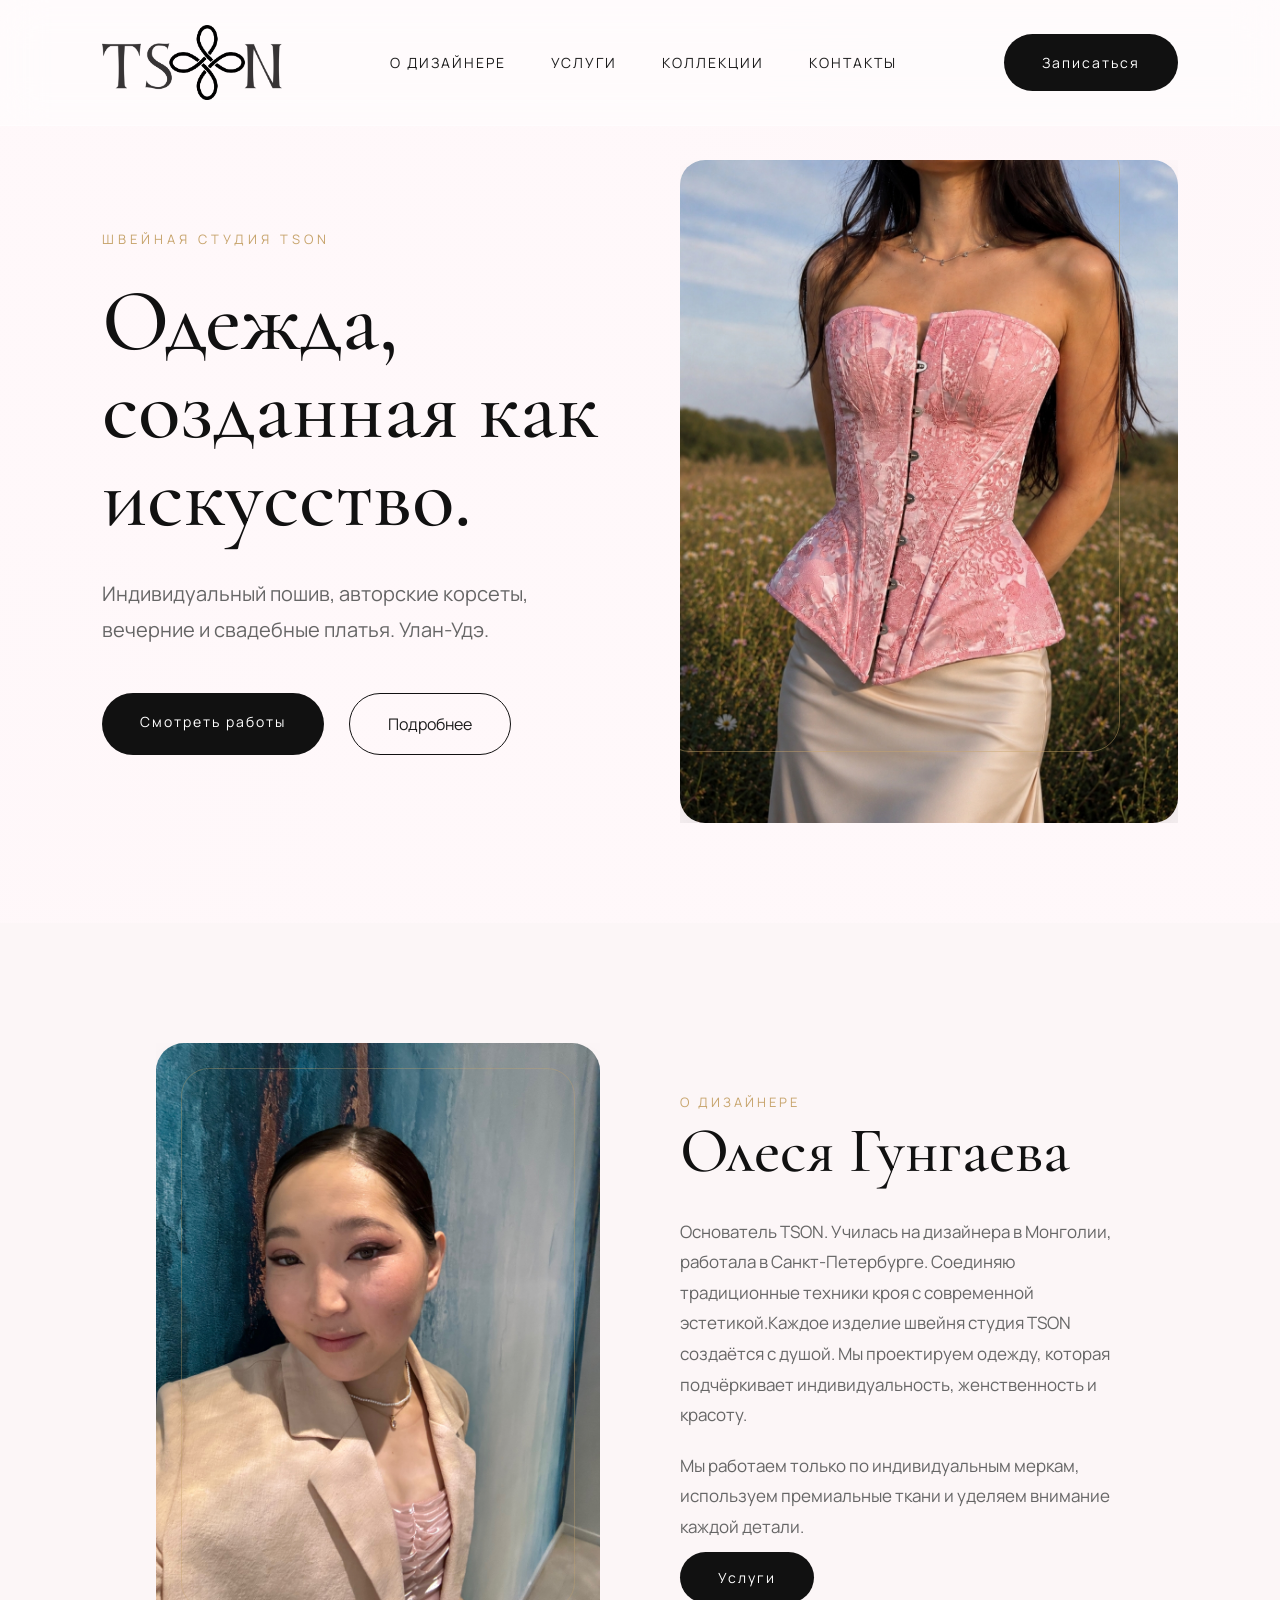
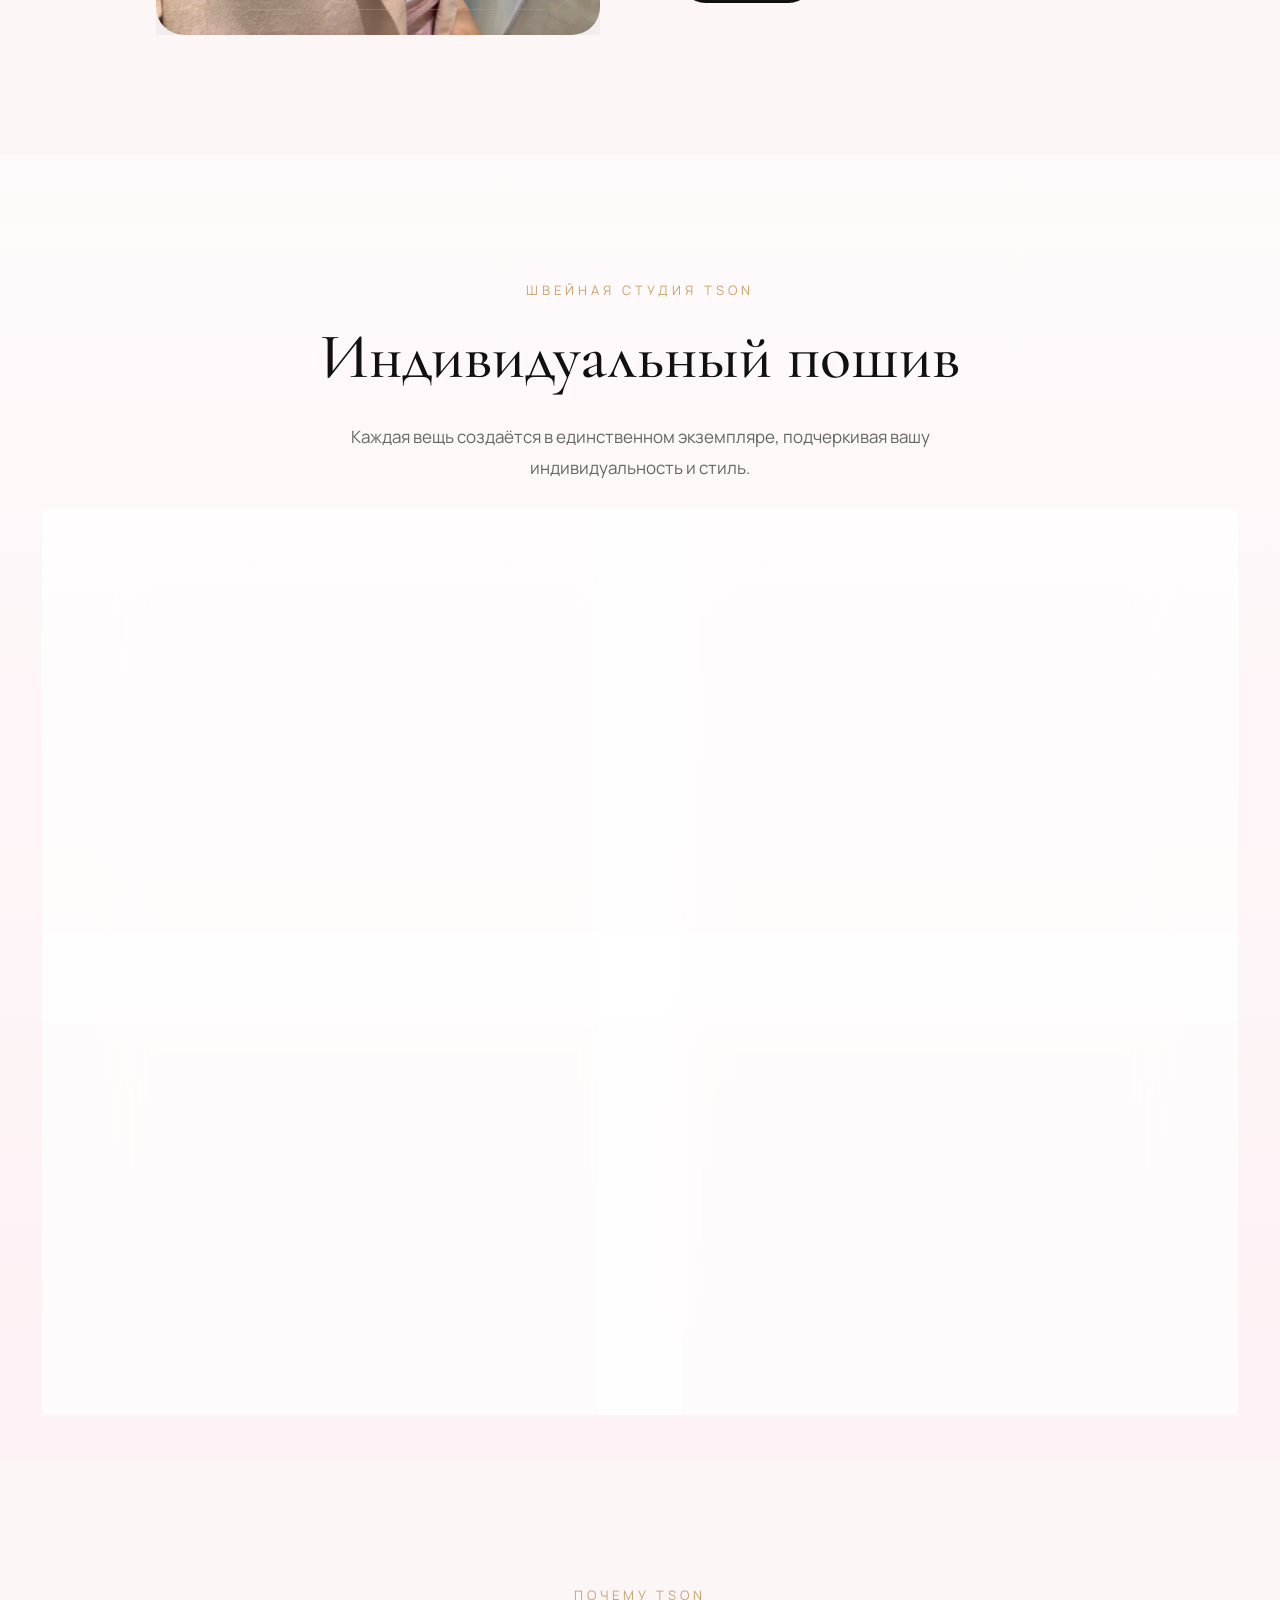
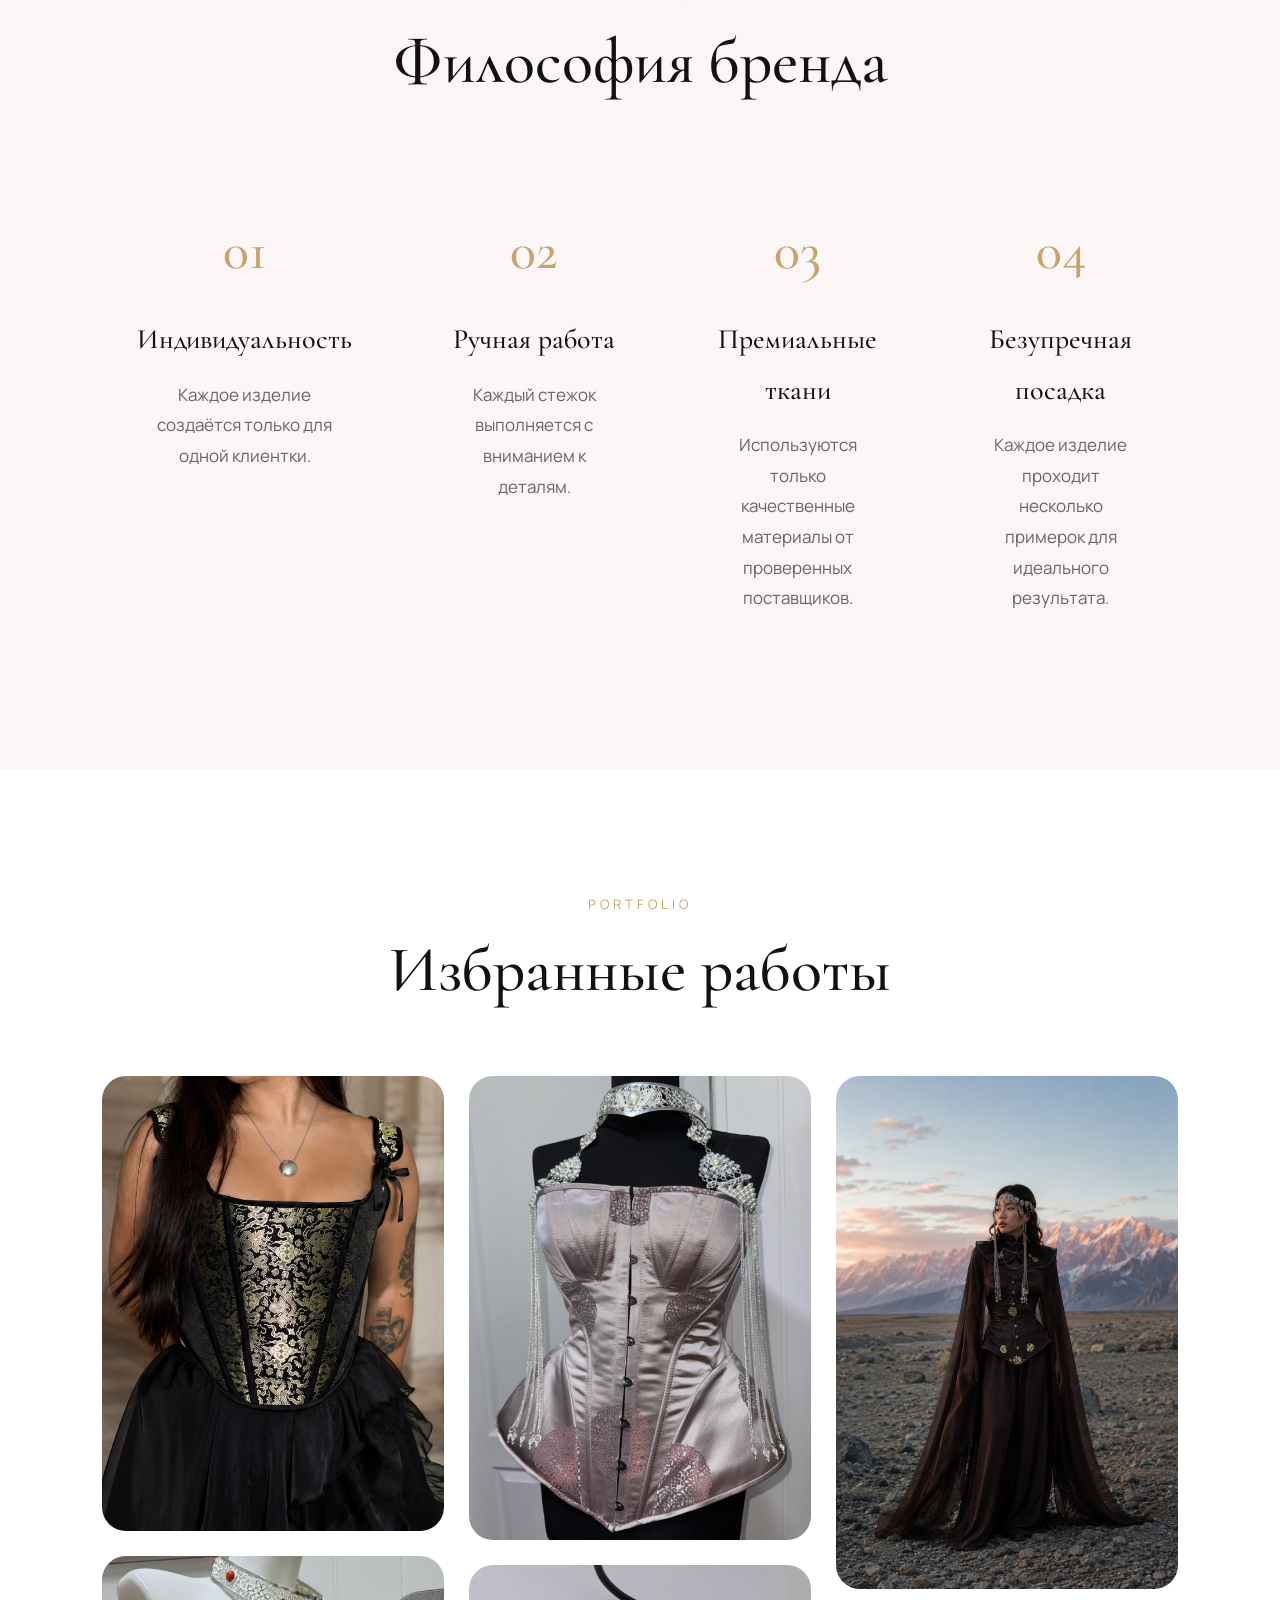
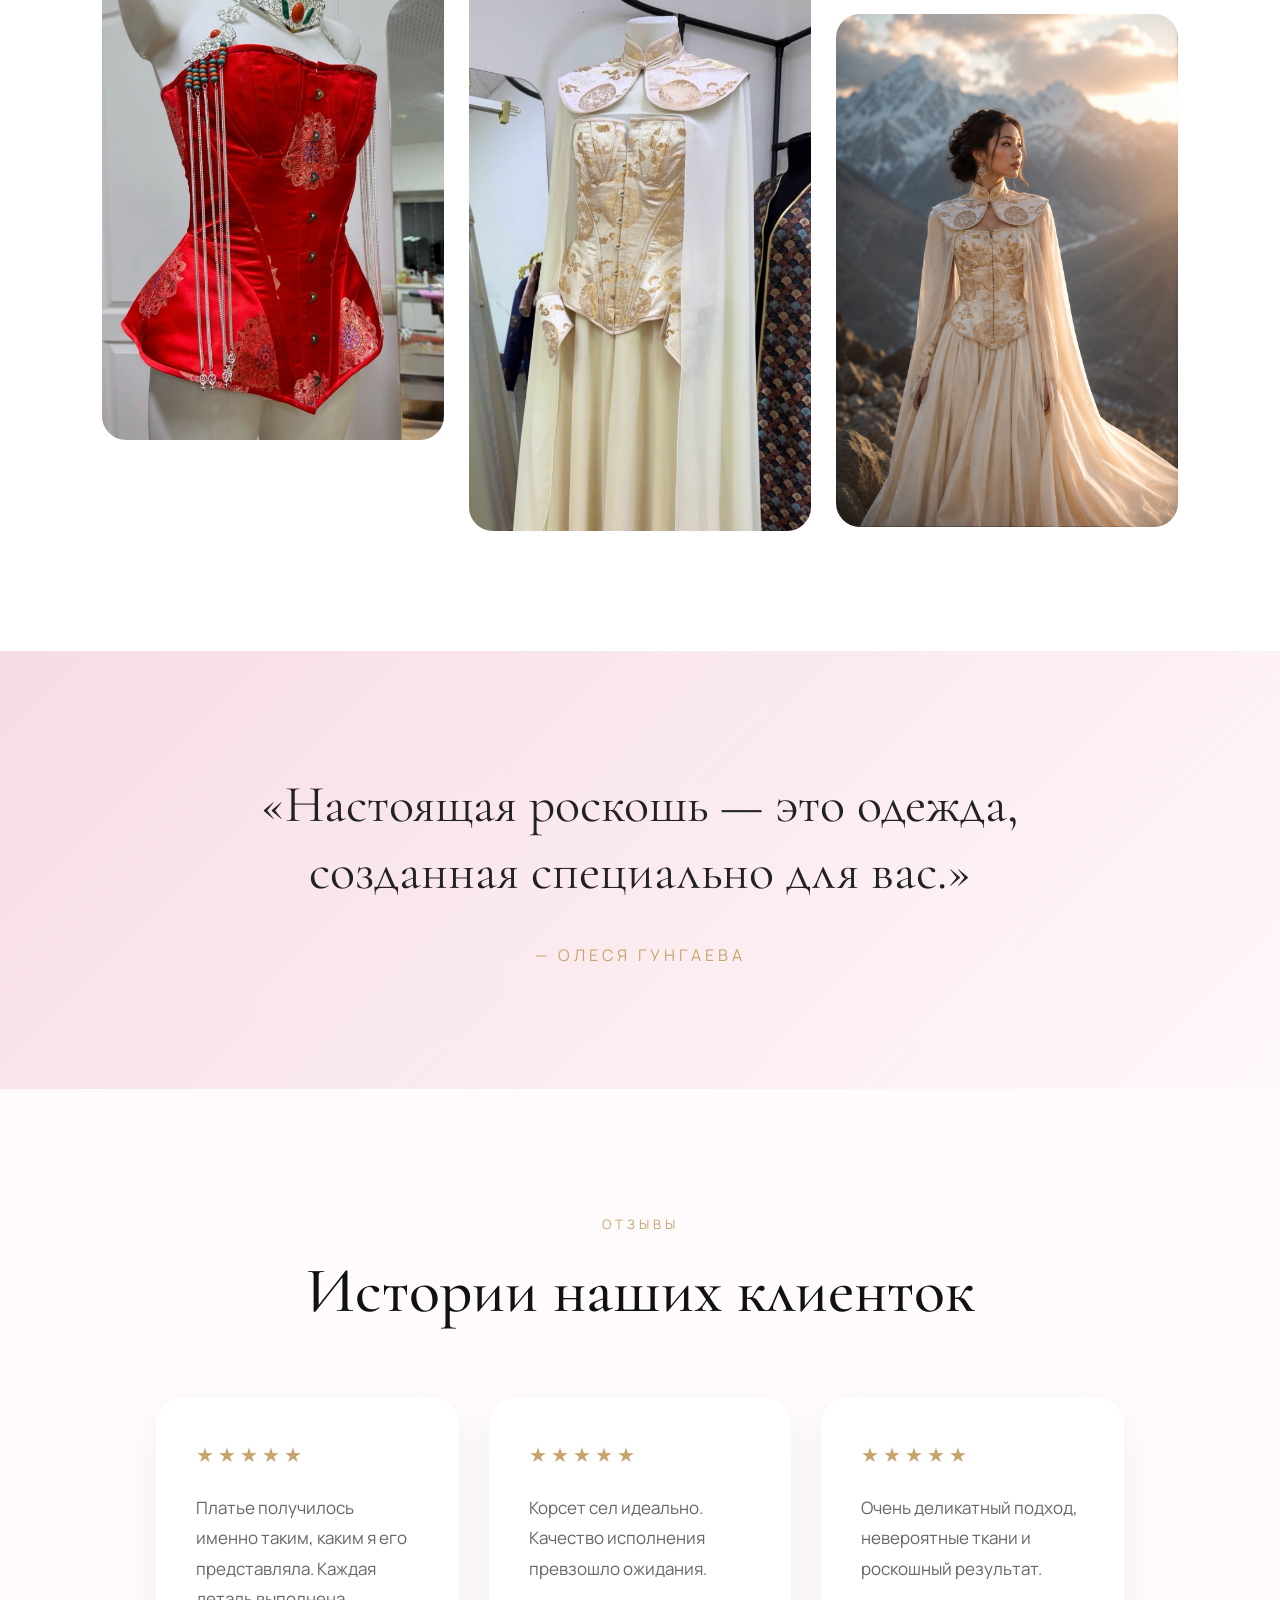
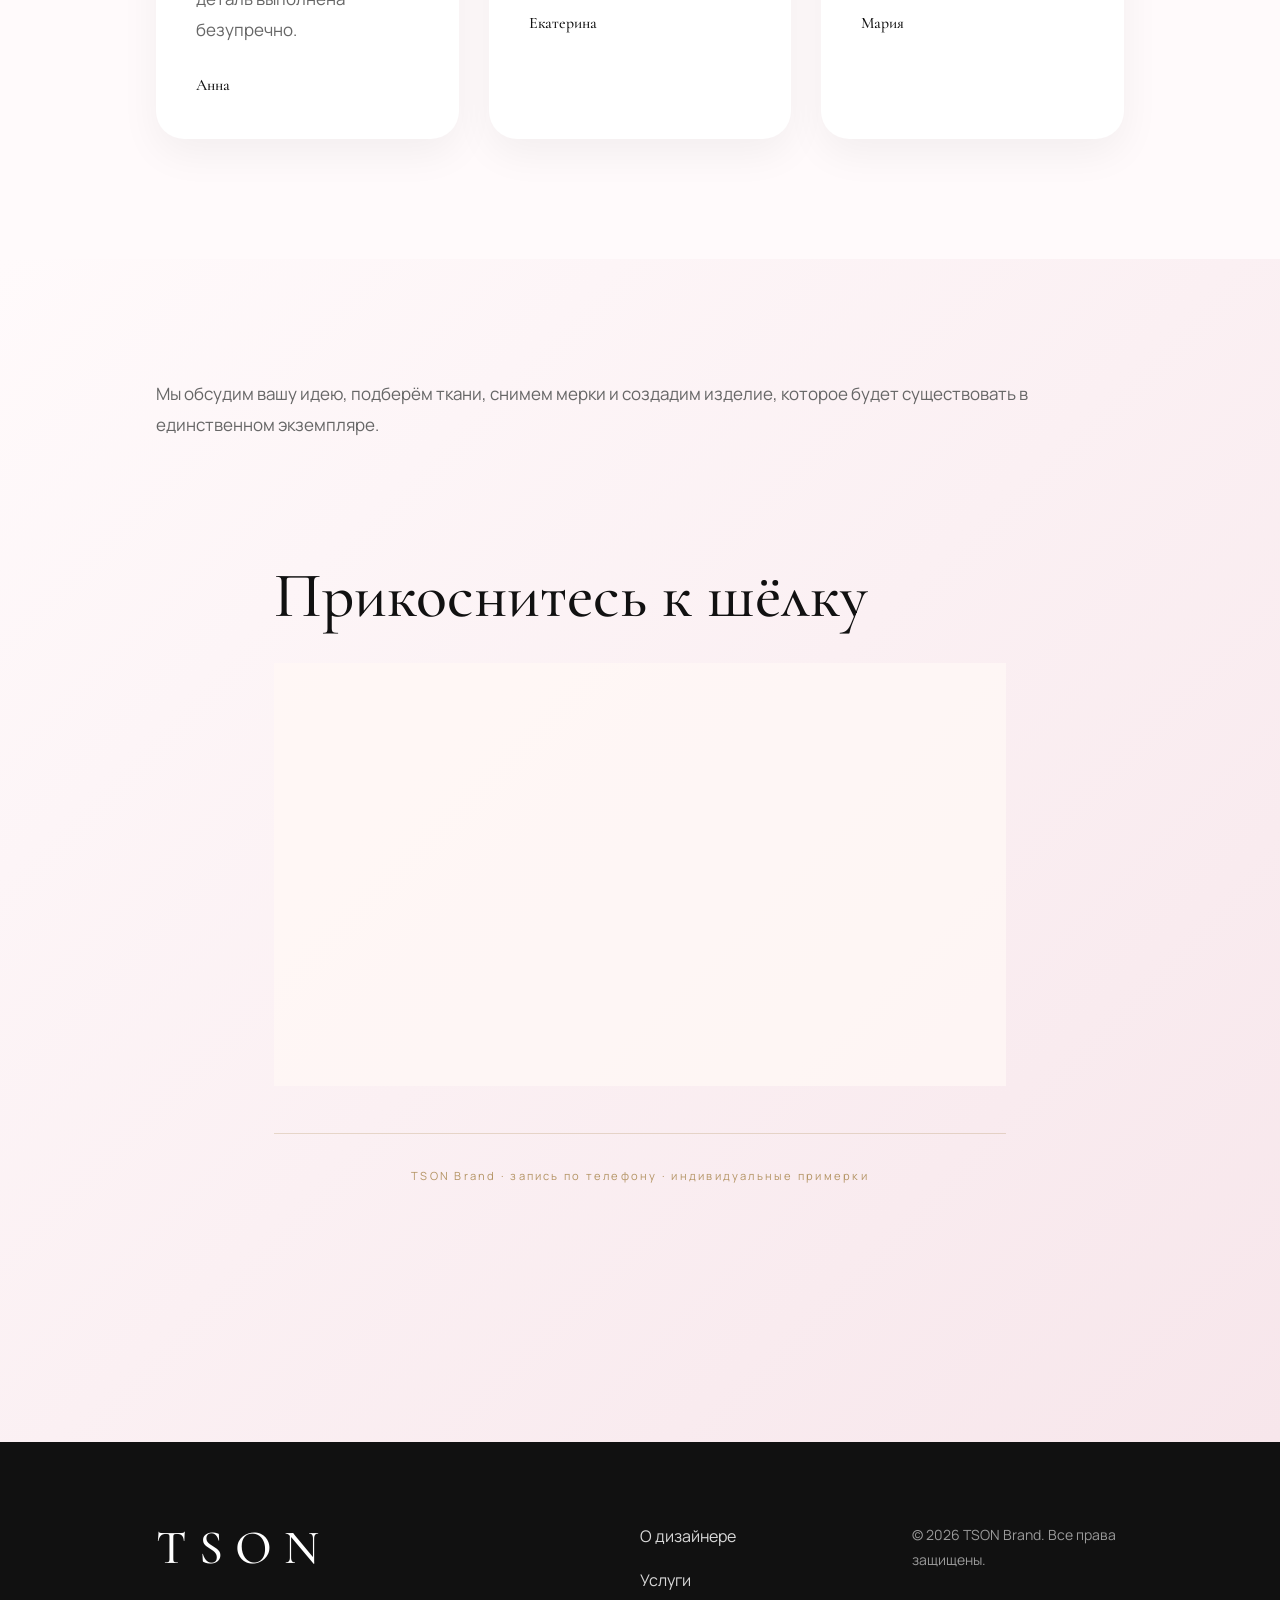
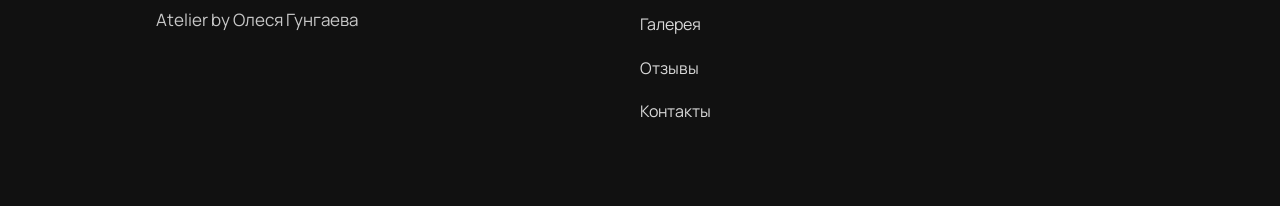
==== index.html @ 4b1e9e6f "Rename index1.html to index.html" ====
<!DOCTYPE html>
<html lang="ru">

<head>

<meta charset="UTF-8">
<meta name="viewport" content="width=device-width, initial-scale=1.0">

<title>TSON BRAND | Олеся Гунгаева</title>

<meta name="description" content="Авторские корсеты, индивидуальный пошив и свадебные платья в Улан-Удэ">

<link rel="preconnect" href="https://fonts.googleapis.com">

<link rel="preconnect" href="https://fonts.gstatic.com" crossorigin>

<link href="https://fonts.googleapis.com/css2?family=Cormorant+Garamond:wght@300;400;500;600;700&family=Manrope:wght@300;400;600&display=swap" rel="stylesheet">

<link rel="stylesheet" href="style.css">

</head>

<body>

<header>

<nav>

<div class="logo">

<img src="assets/logo.png" alt="TSON">

</div>

<ul>

<li><a href="#about">О дизайнере</a></li>

<li><a href="#services">Услуги</a></li>

<li><a href="#gallery">Коллекции</a></li>

<li><a href="#contacts">Контакты</a></li>

</ul>

<a href="#contacts" class="button">

Записаться

</a>

</nav>

<section class="hero">

<div class="hero-text">

<p>

ШВЕЙНАЯ СТУДИЯ TSON

</p>

<h2>

Одежда,

созданная

как искусство.

</h2>

<p class="hero-description">

Индивидуальный пошив,

авторские корсеты,

вечерние и свадебные платья.

Улан-Удэ.

</p>

<div class="hero-buttons">

<a href="#gallery" class="button">

Смотреть работы

</a>

<a href="#about" class="button-outline">

Подробнее

</a>

</div>

</div>

<div class="hero-image">

<img src="assets/hero.jpg" alt="TSON">

</div>

</section>

</header>

<main>

<section id="about">

<div class="container">

<div class="photo">

<img src="assets/about.jpg">

</div>

<div class="content">

<span>

О ДИЗАЙНЕРЕ

</span>

<h2>

Олеся Гунгаева

</h2>

<p>

Основатель TSON. Училась на дизайнера в Монголии, работала в Санкт-Петербурге. Соединяю традиционные техники кроя с современной эстетикой.Каждое изделие швейня студия TSON создаётся с душой.

Мы проектируем одежду,

которая подчёркивает индивидуальность,

женственность

и красоту.

</p>

<p>

Мы работаем только по индивидуальным меркам,

используем премиальные ткани

и уделяем внимание каждой детали.

</p>

<a href="#services" class="button">

Услуги

</a>

</div>

</div>

</section>
<!-- ========================= -->
<!-- SERVICES -->
<!-- ========================= -->

<section id="services" class="services">

    <div class="section-header">

        <span>ШВЕЙНАЯ СТУДИЯ TSON</span>

        <h2>Индивидуальный пошив</h2>

        <p>
            Каждая вещь создаётся в единственном экземпляре,
            подчеркивая вашу индивидуальность и стиль.
        </p>

    </div>

    <div class="services-grid">

        <div class="service-card">

            <span class="number">01</span>

            <h3>Авторские корсеты</h3>

            <p>
                Корсеты ручной работы с идеальной посадкой,
                премиальными материалами и эксклюзивной отделкой.
            </p>

        </div>

        <div class="service-card">

            <span class="number">02</span>

            <h3>Вечерние платья</h3>

            <p>
                Элегантные силуэты, подчеркивающие фигуру
                и создающие роскошный образ.
            </p>

        </div>

        <div class="service-card">

            <span class="number">03</span>

            <h3>Свадебные платья</h3>

            <p>
                Индивидуальный дизайн и безупречная посадка
                для самого важного дня.
            </p>

        </div>

        <div class="service-card">

            <span class="number">04</span>

            <h3>Индивидуальный пошив</h3>

            <p>
                Платья, жакеты, костюмы и эксклюзивные изделия
                по вашим меркам.
            </p>

        </div>

    </div>

</section>

<!-- ========================= -->
<!-- ADVANTAGES -->
<!-- ========================= -->

<section class="advantages">

    <div class="section-header">

        <span>ПОЧЕМУ TSON</span>

        <h2>Философия бренда</h2>

    </div>

    <div class="advantages-grid">

        <div class="advantage">
            <h3>01</h3>
            <h4>Индивидуальность</h4>
            <p>
                Каждое изделие создаётся только для одной клиентки.
            </p>
        </div>

        <div class="advantage">
            <h3>02</h3>
            <h4>Ручная работа</h4>
            <p>
                Каждый стежок выполняется с вниманием к деталям.
            </p>
        </div>

        <div class="advantage">
            <h3>03</h3>
            <h4>Премиальные ткани</h4>
            <p>
                Используются только качественные материалы
                от проверенных поставщиков.
            </p>
        </div>

        <div class="advantage">
            <h3>04</h3>
            <h4>Безупречная посадка</h4>
            <p>
                Каждое изделие проходит несколько примерок
                для идеального результата.
            </p>
        </div>

    </div>

</section>

<!-- ========================= -->
<!-- GALLERY -->
<!-- ========================= -->

<section id="gallery" class="gallery">

    <div class="section-header">

        <span>PORTFOLIO</span>

        <h2>Избранные работы</h2>

    </div>

    <div class="gallery-grid">

        <div class="gallery-item">
            <img src="assets/gallery1.jpg" alt="Корсет">
        </div>

        <div class="gallery-item">
            <img src="assets/gallery2.jpg" alt="Платье">
        </div>

        <div class="gallery-item">
            <img src="assets/gallery3.jpg" alt="Свадебное платье">
        </div>

        <div class="gallery-item">
            <img src="assets/gallery4.jpg" alt="Детали">
        </div>

        <div class="gallery-item">
            <img src="assets/gallery5.jpg" alt="Пошив">
        </div>

        <div class="gallery-item">
            <img src="assets/gallery6.jpg" alt="Коллекция">
        </div>

    </div>

</section>

<!-- ========================= -->
<!-- QUOTE -->
<!-- ========================= -->

<section class="quote">

    <div class="quote-content">

        <p class="quote-text">

            «Настоящая роскошь —
            это одежда, созданная специально для вас.»

        </p>

        <span>

            — Олеся Гунгаева

        </span>

    </div>

</section>
<!-- ========================================= -->
<!-- REVIEWS -->
<!-- ========================================= -->

<section id="reviews" class="reviews">

    <div class="container">

        <div class="section-header">

            <span>Отзывы</span>

            <h2>Истории наших клиенток</h2>

        </div>

        <div class="reviews-grid">

            <article class="review-card">

                <div class="stars">★★★★★</div>

                <p>

                    Платье получилось именно таким,
                    каким я его представляла.
                    Каждая деталь выполнена безупречно.

                </p>

                <h4>Анна</h4>

            </article>

            <article class="review-card">

                <div class="stars">★★★★★</div>

                <p>

                    Корсет сел идеально.
                    Качество исполнения превзошло ожидания.

                </p>

                <h4>Екатерина</h4>

            </article>

            <article class="review-card">

                <div class="stars">★★★★★</div>

                <p>

                    Очень деликатный подход,
                    невероятные ткани
                    и роскошный результат.

                </p>

                <h4>Мария</h4>

            </article>

        </div>

    </div>

</section>

<!-- ========================================= -->
<!-- CONTACT -->
<!-- ========================================= -->

<section id="contacts" class="contact">

    <div class="container contact-wrapper">

        <div class="contact-info">

            <p>

                Мы обсудим вашу идею,
                подберём ткани,
                снимем мерки
                и создадим изделие,
                которое будет существовать
                в единственном экземпляре.

            </p>

           <!-- ========== КОНТАКТЫ ========== -->
  <section class="satin-section" id="contacts" style="border-top: none;">
    <div class="ornament-left"></div><div class="ornament-right"></div>
    <div class="container">
      <h2 class="fade-up">Прикоснитесь к шёлку</h2>
      <div class="contacts-wrapper fade-up">
        <div class="contact-details">
          <div class="contact-item">
            <div class="contact-label">Адрес студии</div>
            <div class="contact-value">Ул. Кирова 28а, 3 этаж<br>3 вход, 45 офис</div>
            <a href="https://yandex.ru/maps/?text=Улан-Удэ, улица Кирова, 28а" target="_blank" style="color:#b49464; text-transform:uppercase; font-size:0.7rem;">открыть в картах ↗</a>
          </div>
          <div class="contact-item">
            <div class="contact-label">Телефон</div>
            <div class="contact-value"><a href="tel:+79644015156">+7 964 401 51 56</a></div>
          </div>
          <div class="contact-item">
            <div class="contact-label">Город</div>
            <div class="contact-value">Улан-Удэ</div>
          </div>
        </div>
      </div>
      <div class="footer-note">TSON Brand · запись по телефону · индивидуальные примерки</div>
    </div>
  </section>
</main>

<!-- ========================================= -->
<!-- FOOTER -->
<!-- ========================================= -->

<footer>

    <div class="container footer-content">

        <div class="footer-brand">

            <h2>TSON</h2>

            <p>

                Atelier by
                Олеся Гунгаева

            </p>

        </div>

        <div class="footer-menu">

            <a href="#about">О дизайнере</a>

            <a href="#services">Услуги</a>

            <a href="#gallery">Галерея</a>

            <a href="#reviews">Отзывы</a>

            <a href="#contacts">Контакты</a>

        </div>

        <div class="footer-copy">

            © 2026 TSON Brand.
            Все права защищены.

        </div>

    </div>

</footer>

<script src="script.js"></script>

</body>

</html>
---- style.css ----
/* =======================================================
   TSON ATELIER
   Premium Luxury Design
   Designer: Olesya Gungaeva
=======================================================*/

@import url('https://fonts.googleapis.com/css2?family=Cormorant+Garamond:wght@300;400;500;600;700&family=Manrope:wght@300;400;500;600&display=swap');

/* =======================
   RESET
======================= */

*{
    margin:0;
    padding:0;
    box-sizing:border-box;
}

html{
    scroll-behavior:smooth;
}

body{

    font-family:'Manrope',sans-serif;

    background:#fcf6f7;

    color:#1d1d1d;

    overflow-x:hidden;

    line-height:1.8;

}

/* =======================
   COLORS
======================= */

:root{

    --pink:#fcf6f7;

    --pink-light:#fffafb;

    --rose:#f4dde2;

    --silk:#f8ecef;

    --gold:#c7a46c;

    --black:#111111;

    --gray:#777;

    --white:#ffffff;

}

/* =======================
   CONTAINER
======================= */

.container{

    width:90%;

    max-width:1280px;

    margin:auto;

}

/* =======================
   TYPOGRAPHY
======================= */

h1,
h2,
h3,
h4{

    font-family:"Cormorant Garamond",serif;

    font-weight:500;

    color:var(--black);

}

h1{

    font-size:42px;

    letter-spacing:10px;

}

h2{

    font-size:64px;

    line-height:1.1;

    margin-bottom:30px;

}

h3{

    font-size:30px;

}

p{

    color:#666;

    font-size:17px;

}

/* =======================
   LINKS
======================= */

a{

    text-decoration:none;

    color:inherit;

}

/* =======================
   HEADER
======================= */

header{

    width:100%;

    min-height:100vh;

    background:linear-gradient(rgba(255,248,250,.95),rgba(255,248,250,.95));

}

/* =======================
   NAVBAR
======================= */

nav{

    position:fixed;

    top:0;

    left:0;

    width:100%;

    padding:25px 8%;

    display:flex;

    justify-content:space-between;

    align-items:center;

    background:rgba(255,255,255,.45);

    backdrop-filter:blur(20px);

    z-index:999;

    border-bottom:1px solid rgba(255,255,255,.4);

}

/* =======================
   LOGO
======================= */

.logo img{

width:180px;

height:auto;

display:block;

}

/* =======================
   MENU
======================= */

nav ul{

    display:flex;

    gap:45px;

    list-style:none;

}

nav ul li a{

    font-size:14px;

    text-transform:uppercase;

    letter-spacing:2px;

    transition:.3s;

}

nav ul li a:hover{

    color:var(--gold);

}

/* =======================
   BUTTONS
======================= */

.button{

    padding:16px 38px;

    border-radius:40px;

    background:var(--black);

    color:white;

    transition:.4s;

    font-size:14px;

    letter-spacing:2px;

}

.button:hover{

    background:var(--gold);

    transform:translateY(-3px);

}

.button-outline{

    padding:16px 38px;

    border-radius:40px;

    border:1px solid #111;

    transition:.4s;

}

.button-outline:hover{

    background:#111;

    color:white;

}

/* =======================================================
   HERO
======================================================= */

.hero{

    min-height:100vh;

    display:grid;

    grid-template-columns:1fr 1fr;

    align-items:center;

    gap:80px;

    padding:160px 8% 100px;

    position:relative;

    overflow:hidden;

}

/* Шелковые пятна */

.hero::before{

    content:"";

    position:absolute;

    width:700px;

    height:700px;

    background:radial-gradient(circle,
    rgba(244,221,226,.85) 0%,
    rgba(255,255,255,0) 70%);

    top:-250px;

    right:-120px;

    border-radius:50%;

    filter:blur(40px);

    z-index:-1;

}

.hero::after{

    content:"";

    position:absolute;

    width:500px;

    height:500px;

    background:radial-gradient(circle,
    rgba(250,236,239,.9) 0%,
    rgba(255,255,255,0) 70%);

    left:-180px;

    bottom:-120px;

    border-radius:50%;

    filter:blur(30px);

    z-index:-1;

}

/* ================= */

.hero-text{

    animation:fadeUp 1.2s ease;

}

.hero-text p:first-child{

    color:var(--gold);

    text-transform:uppercase;

    letter-spacing:4px;

    font-size:13px;

    margin-bottom:25px;

}

.hero-text h2{

    font-size:88px;

    font-weight:500;

    line-height:1;

    margin-bottom:35px;

    max-width:650px;

}

.hero-description{

    max-width:540px;

    font-size:20px;

    color:#666;

    margin-bottom:45px;

}

/* ================= */

.hero-buttons{

    display:flex;

    gap:25px;

    margin-top:20px;

}

/* ================= */

.hero-image{

    display:flex;

    justify-content:center;

    position:relative;

}

.hero-image img{

    width:100%;

    max-width:560px;

    border-radius:25px;

    box-shadow:

    0 35px 70px rgba(0,0,0,.12);

    transition:.7s;

}

.hero-image img:hover{

    transform:scale(1.03);

}

/* декоративная рамка */

.hero-image::before{

    content:"";

    position:absolute;

    width:92%;

    height:92%;

    border:1px solid rgba(199,164,108,.45);

    top:-20px;

    left:-20px;

    border-radius:30px;

}

/* =======================================================
   SECTION
======================================================= */

section{

    padding:120px 8%;

}

.section-header{

    text-align:center;

    margin-bottom:70px;

}

.section-header span{

    color:var(--gold);

    letter-spacing:4px;

    text-transform:uppercase;

    font-size:13px;

}

.section-header h2{

    margin-top:18px;

}

.section-header p{

    max-width:620px;

    margin:20px auto 0;

}

/* =======================================================
   ABOUT
======================================================= */

#about .container{

    display:grid;

    grid-template-columns:1fr 1fr;

    gap:80px;

    align-items:center;

}

.photo{

    position:relative;

}

.photo img{

    width:100%;

    border-radius:28px;

    box-shadow:0 30px 60px rgba(0,0,0,.08);

}

.photo::after{

    content:"";

    position:absolute;

    inset:25px;

    border:1px solid rgba(199,164,108,.35);

    border-radius:28px;

    pointer-events:none;

}

.content span{

    color:var(--gold);

    letter-spacing:3px;

    font-size:13px;

}

.content p{

    margin:20px 0;

    max-width:560px;

}

/* =======================================================
   ANIMATION
======================================================= */

@keyframes fadeUp{

    from{

        opacity:0;

        transform:translateY(40px);

    }

    to{

        opacity:1;

        transform:translateY(0);

    }

}

.fade-up{

    animation:fadeUp .8s ease forwards;

}

/* =======================================================
   SERVICES
======================================================= */

.services{
    background:linear-gradient(180deg,#fffafb 0%,#fdf2f5 100%);
}

.services-grid{

    display:grid;

    grid-template-columns:repeat(2,1fr);

    gap:35px;

}

.service-card{

    background:rgba(255,255,255,.65);

    backdrop-filter:blur(18px);

    border:1px solid rgba(255,255,255,.7);

    border-radius:30px;

    padding:45px;

    transition:.45s;

    position:relative;

    overflow:hidden;

    box-shadow:0 15px 40px rgba(0,0,0,.05);

}

.service-card::before{

    content:"";

    position:absolute;

    width:260px;

    height:260px;

    border-radius:50%;

    background:radial-gradient(circle,
    rgba(244,221,226,.8),
    transparent 70%);

    right:-100px;

    top:-100px;

}

.service-card:hover{

    transform:translateY(-10px);

    box-shadow:0 25px 60px rgba(0,0,0,.08);

}

.number{

    font-size:64px;

    font-family:"Cormorant Garamond",serif;

    color:rgba(199,164,108,.25);

    display:block;

    margin-bottom:20px;

}

.service-card h3{

    margin-bottom:18px;

}

.service-card p{

    max-width:420px;

}

/* =======================================================
   ADVANTAGES
======================================================= */

.advantages{

    background:#fcf6f7;

}

.advantages-grid{

    display:grid;

    grid-template-columns:repeat(4,1fr);

    gap:30px;

}

.advantage{

    text-align:center;

    padding:35px;

}

.advantage h3{

    font-size:54px;

    color:var(--gold);

}

.advantage h4{

    margin:15px 0;

    font-size:28px;

}

/* =======================================================
   GALLERY
======================================================= */

.gallery{

    background:white;

}

.gallery-grid{

    columns:3;

    column-gap:25px;

}

.gallery-item{

    break-inside:avoid;

    margin-bottom:25px;

    overflow:hidden;

    border-radius:24px;

}

.gallery-item img{

    width:100%;

    display:block;

    transition:.8s;

}

.gallery-item:hover img{

    transform:scale(1.08);

}

/* =======================================================
   QUOTE
======================================================= */

.quote{

    background:linear-gradient(135deg,#f6dde4,#fff8fa);

    text-align:center;

}

.quote-text{

    font-family:"Cormorant Garamond",serif;

    font-size:52px;

    line-height:1.3;

    max-width:900px;

    margin:auto;

    color:#222;

}

.quote span{

    display:block;

    margin-top:35px;

    letter-spacing:4px;

    text-transform:uppercase;

    color:var(--gold);

}

/* =======================================================
   REVIEWS
======================================================= */

.reviews{

    background:#fffafb;

}

.reviews-grid{

    display:grid;

    grid-template-columns:repeat(3,1fr);

    gap:30px;

}

.review-card{

    background:white;

    border-radius:28px;

    padding:40px;

    box-shadow:0 15px 40px rgba(0,0,0,.05);

    transition:.4s;

}

.review-card:hover{

    transform:translateY(-8px);

}

.stars{

    color:var(--gold);

    letter-spacing:4px;

    margin-bottom:20px;

    font-size:20px;

}

.review-card h4{

    margin-top:25px;

}

/* =======================================================
   CONTACT
======================================================= */

.contact{

    background:linear-gradient(135deg,#fffafb 0%,#f7e6eb 100%);

}

/* ---------- КОНТАКТЫ ---------- */
    .contacts-wrapper {
      display: flex;
      flex-wrap: wrap;
      gap: 2.5rem;
      margin-top: 2rem;
      align-items: flex-start;
    }
    .contact-details {
      flex: 1 1 300px;
      background: rgba(255,248,245,0.8);
      backdrop-filter: blur(10px);
      padding: 2rem;
      border-left: 4px solid #d4af37;
      border-radius: 0;
    }
    .contact-item { margin-bottom: 2rem; }
    .contact-label {
      font-size: 0.7rem;
      text-transform: uppercase;
      letter-spacing: 0.25em;
      color: #b49464;
    }
    .contact-value {
      font-family: 'Cormorant Garamond', serif;
      font-size: 1.5rem;
      font-weight: 500;
    }
    .contact-value a {
      text-decoration: none;
      color: inherit;
      border-bottom: 1px dotted #c5a572;
    }
    .footer-note {
      text-align: center;
      font-size: 0.7rem;
      letter-spacing: 0.2em;
      color: #b49464;
      padding: 2rem 1rem 1rem;
      border-top: 1px solid rgba(180,148,100,0.3);
      margin-top: 3rem;
    }

/* =======================================================
   FOOTER
======================================================= */

footer{

    background:#111111;

    color:#ffffff;

    padding:80px 8%;

}

.footer-content{

    display:grid;

    grid-template-columns:2fr 1fr 1fr;

    gap:60px;

    align-items:start;

}

.footer-logo,
.footer-brand h2{

    font-size:48px;

    letter-spacing:12px;

    color:#ffffff;

}

.footer-brand p{

    margin-top:15px;

    color:#c8c8c8;

}

.footer-menu{

    display:flex;

    flex-direction:column;

    gap:15px;

}

.footer-menu a{

    color:#d8d8d8;

    transition:.3s;

}

.footer-menu a:hover{

    color:var(--gold);

}

.footer-copy{

    color:#9a9a9a;

    font-size:14px;

    line-height:1.8;

}

/* =======================================================
   IMAGE EFFECTS
======================================================= */

img{

    max-width:100%;

    display:block;

}

.gallery-item,
.photo,
.hero-image{

    overflow:hidden;

}

.gallery-item img,
.photo img,
.hero-image img{

    transition:transform .8s ease;

}

.gallery-item:hover img,
.photo:hover img,
.hero-image:hover img{

    transform:scale(1.05);

}

/* =======================================================
   SCROLLBAR
======================================================= */

::-webkit-scrollbar{

    width:10px;

}

::-webkit-scrollbar-track{

    background:#f5e8ec;

}

::-webkit-scrollbar-thumb{

    background:#d8b2bc;

    border-radius:20px;

}

::-webkit-scrollbar-thumb:hover{

    background:#c7a46c;

}

/* =======================================================
   RESPONSIVE
======================================================= */

@media(max-width:1100px){

.hero{

grid-template-columns:1fr;

text-align:center;

}

.hero-text{

order:2;

}

.hero-image{

order:1;

}

#about .container{

grid-template-columns:1fr;

}

.services-grid{

grid-template-columns:1fr;

}

.advantages-grid{

grid-template-columns:repeat(2,1fr);

}

.reviews-grid{

grid-template-columns:1fr;

}

.contact-wrapper{

grid-template-columns:1fr;

}

.footer-content{

grid-template-columns:1fr;

}

.gallery-grid{

columns:2;

}

}

@media(max-width:768px){

nav{

flex-direction:column;

gap:25px;

padding:20px;

}

nav ul{

flex-wrap:wrap;

justify-content:center;

gap:20px;

}

.hero{

padding-top:220px;

}

.hero-text h2{

font-size:52px;

}

h2{

font-size:42px;

}

.gallery-grid{

columns:1;

}

.advantages-grid{

grid-template-columns:1fr;

}

.button,
.button-outline{

display:block;

text-align:center;

width:100%;

}

.hero-buttons{

flex-direction:column;

}

.contact-form{

padding:30px;

}

}

@media(max-width:480px){

.logo h1{

font-size:28px;

letter-spacing:8px;

}

.hero-text h2{

font-size:40px;

}

.section-header h2{

font-size:34px;

}

.quote-text{

font-size:34px;

}

body{

font-size:15px;

}

}
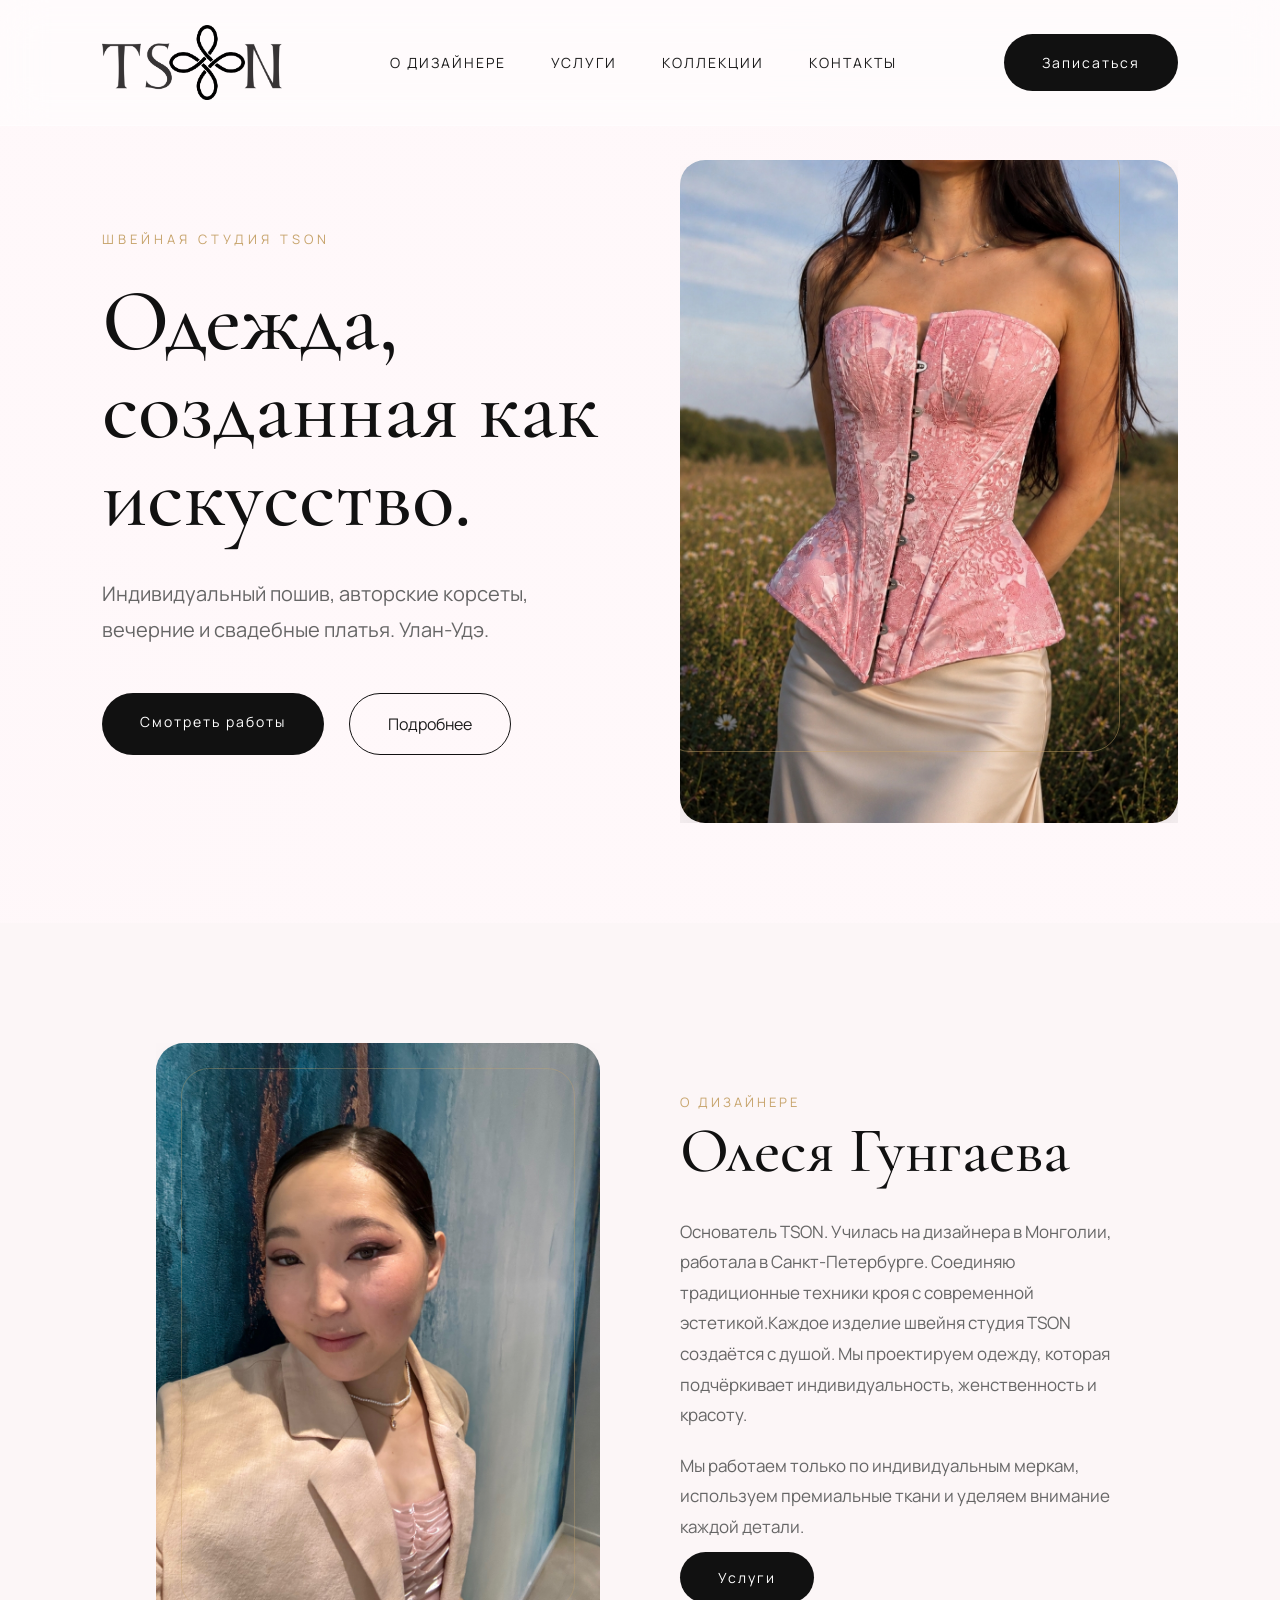
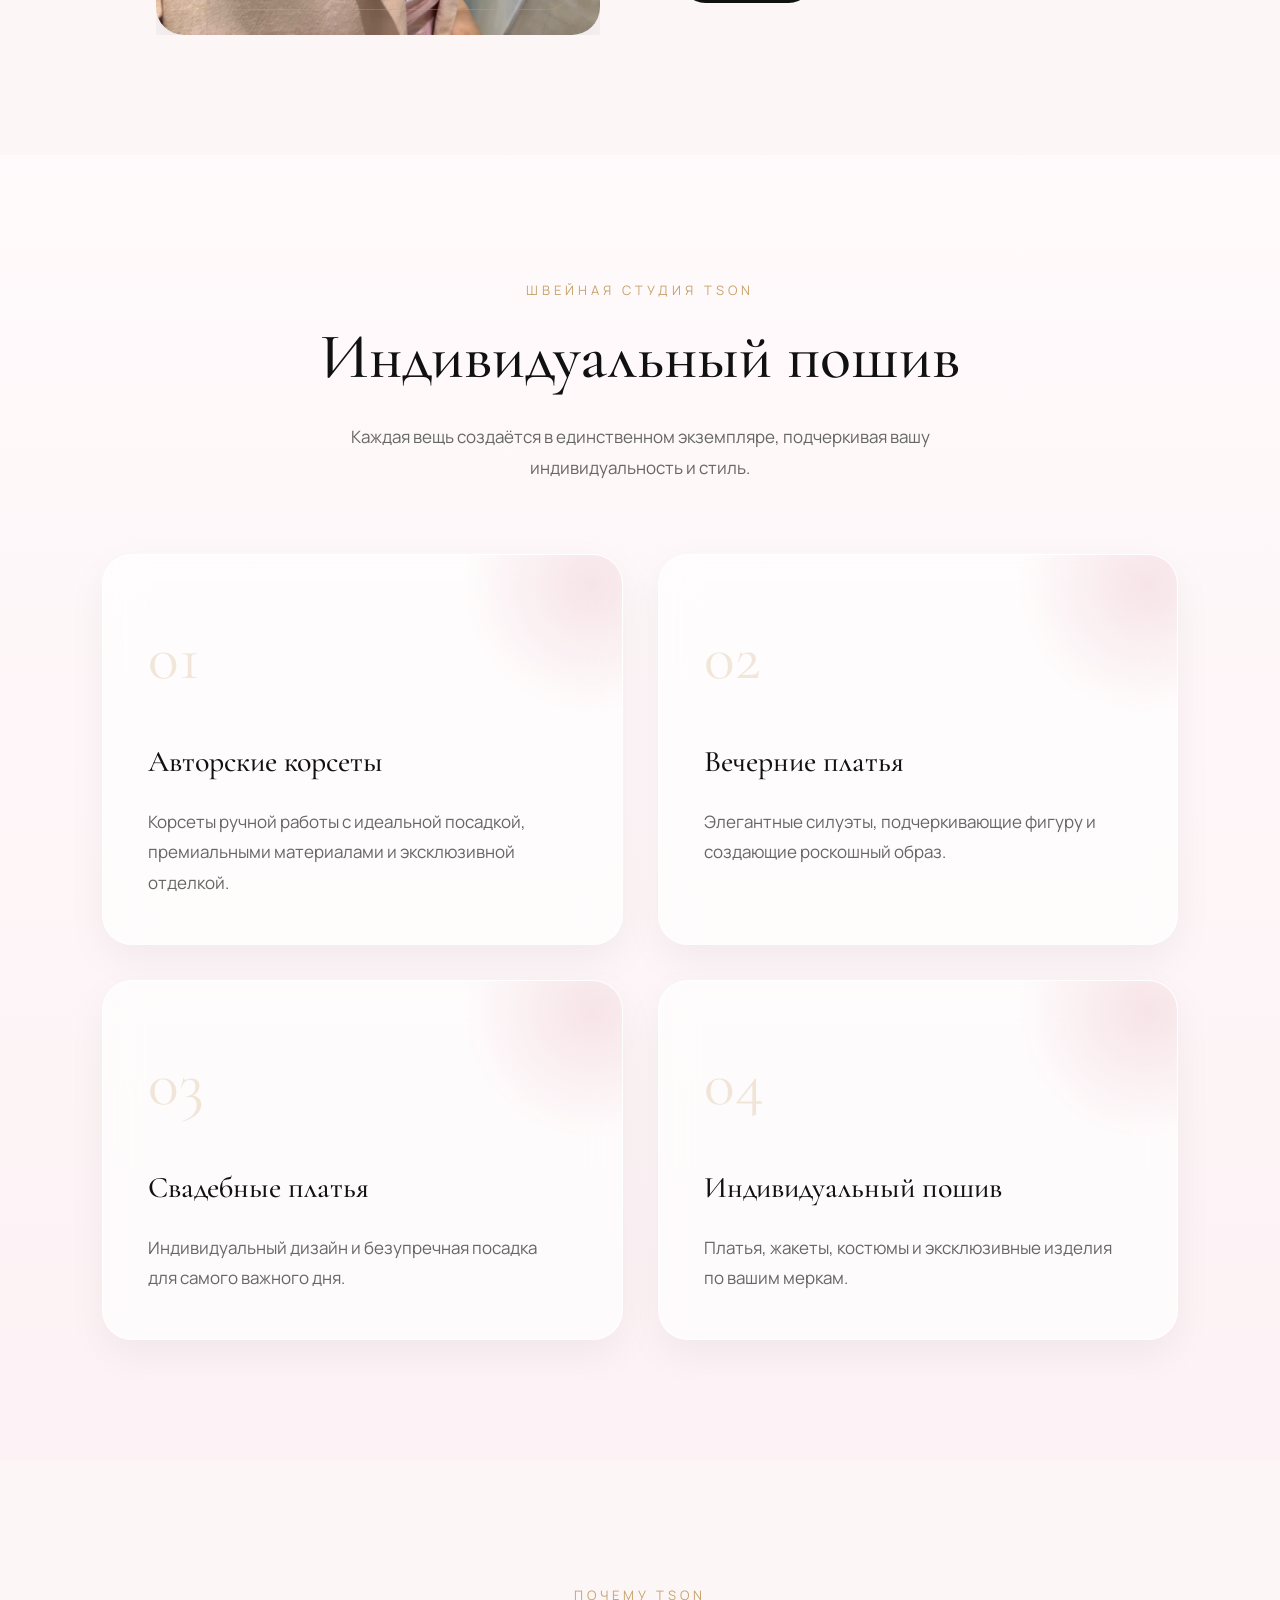
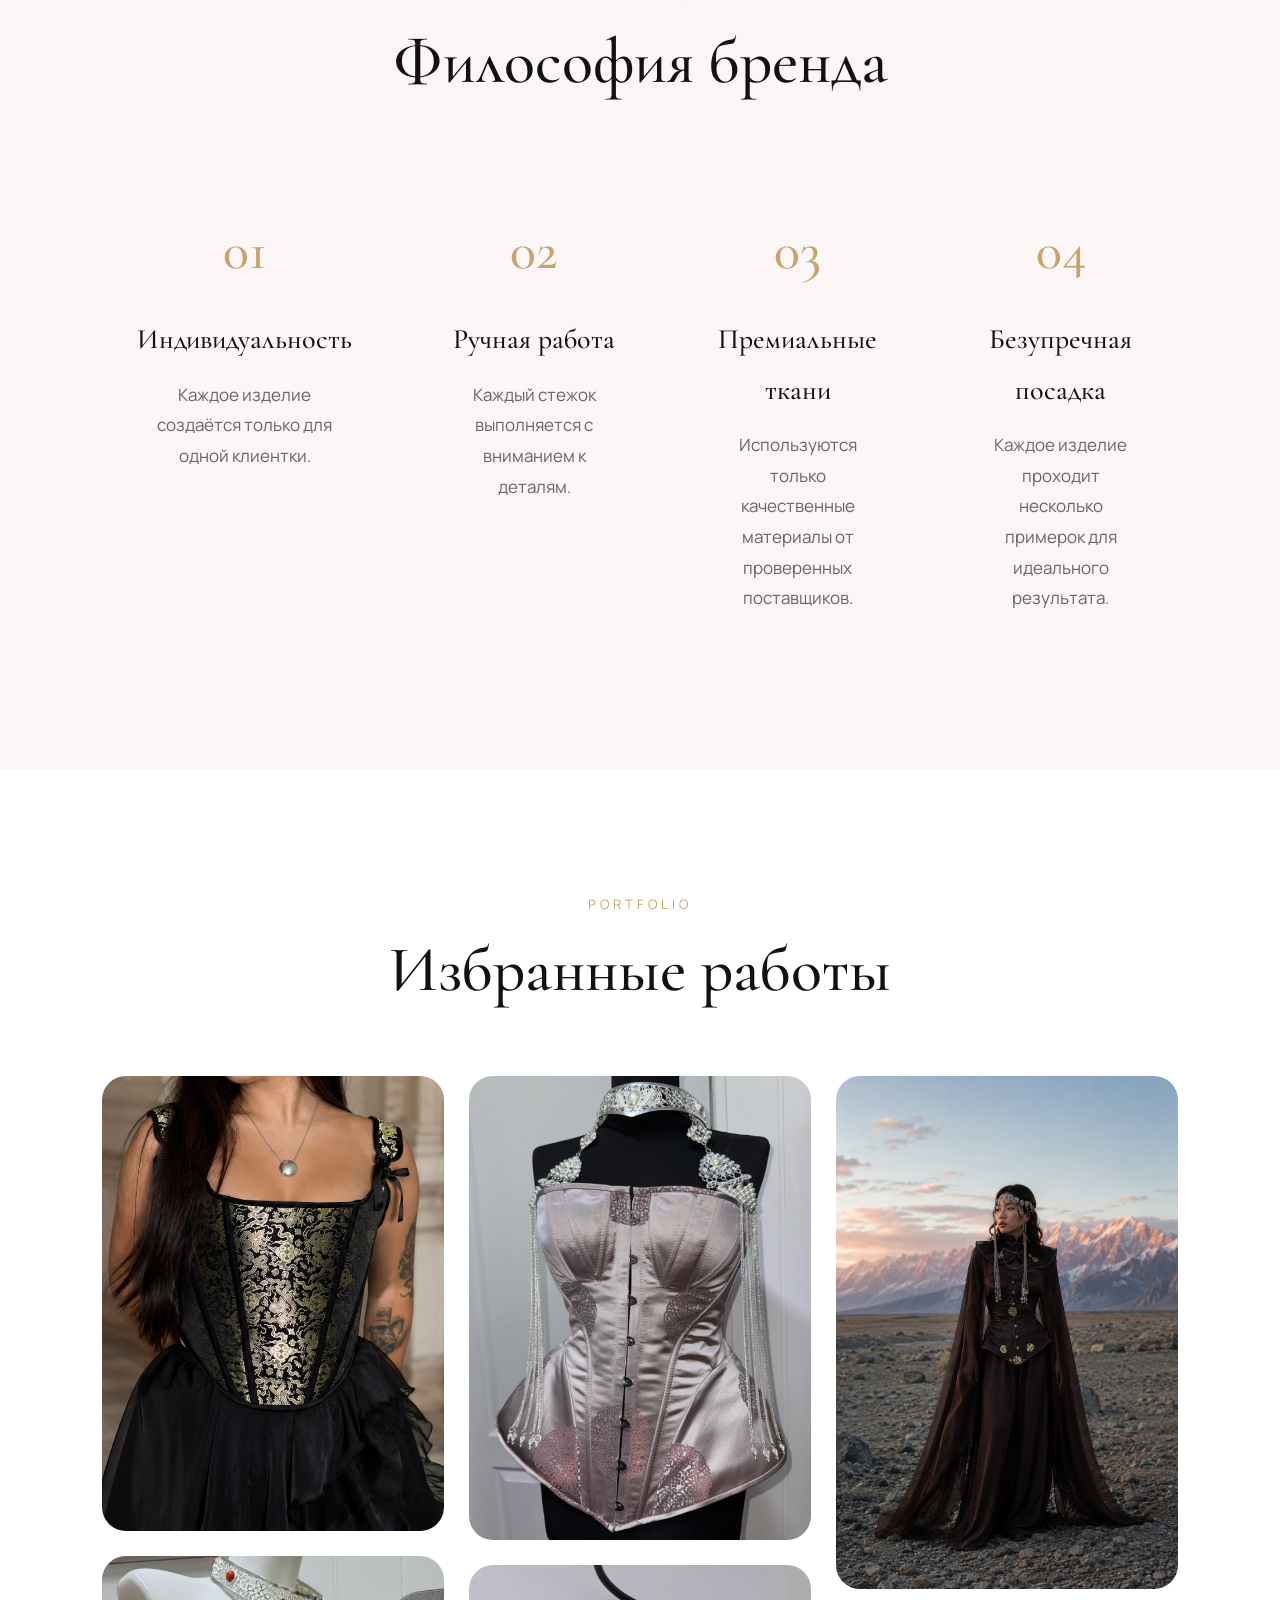
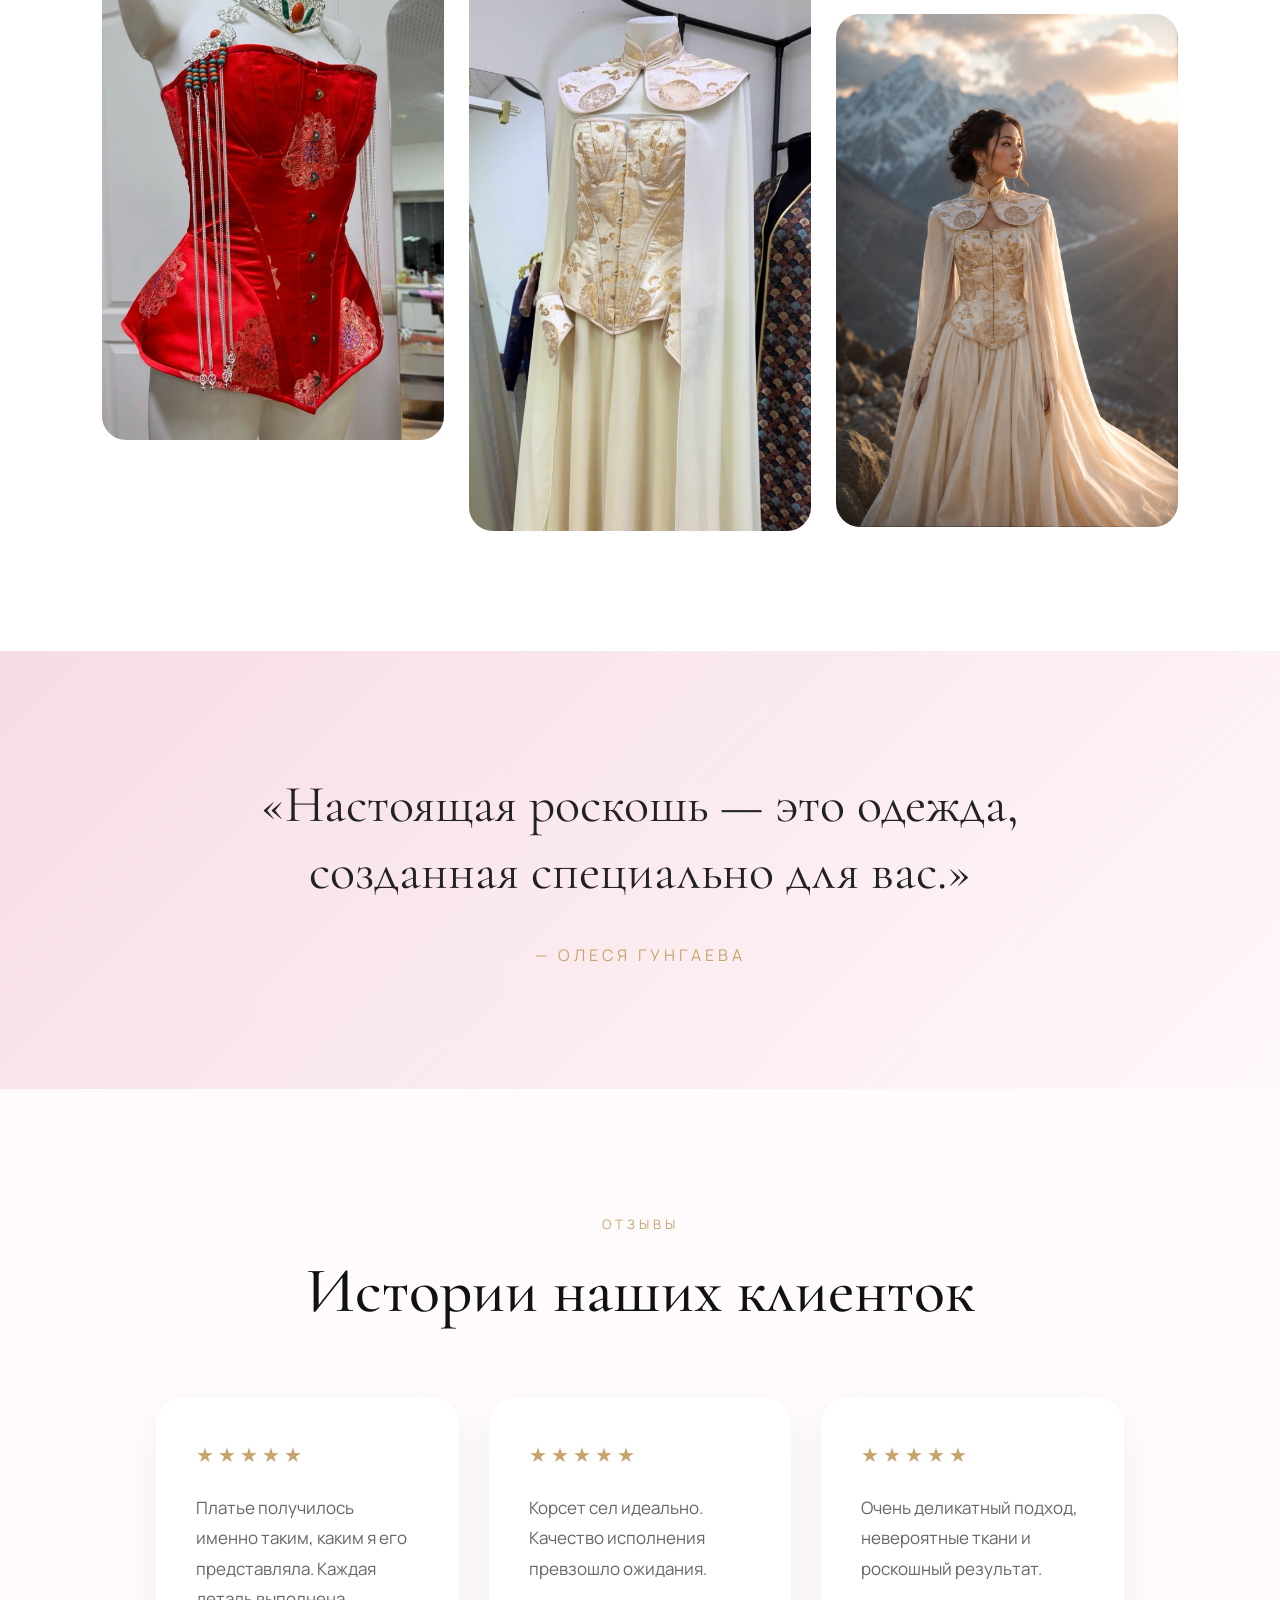
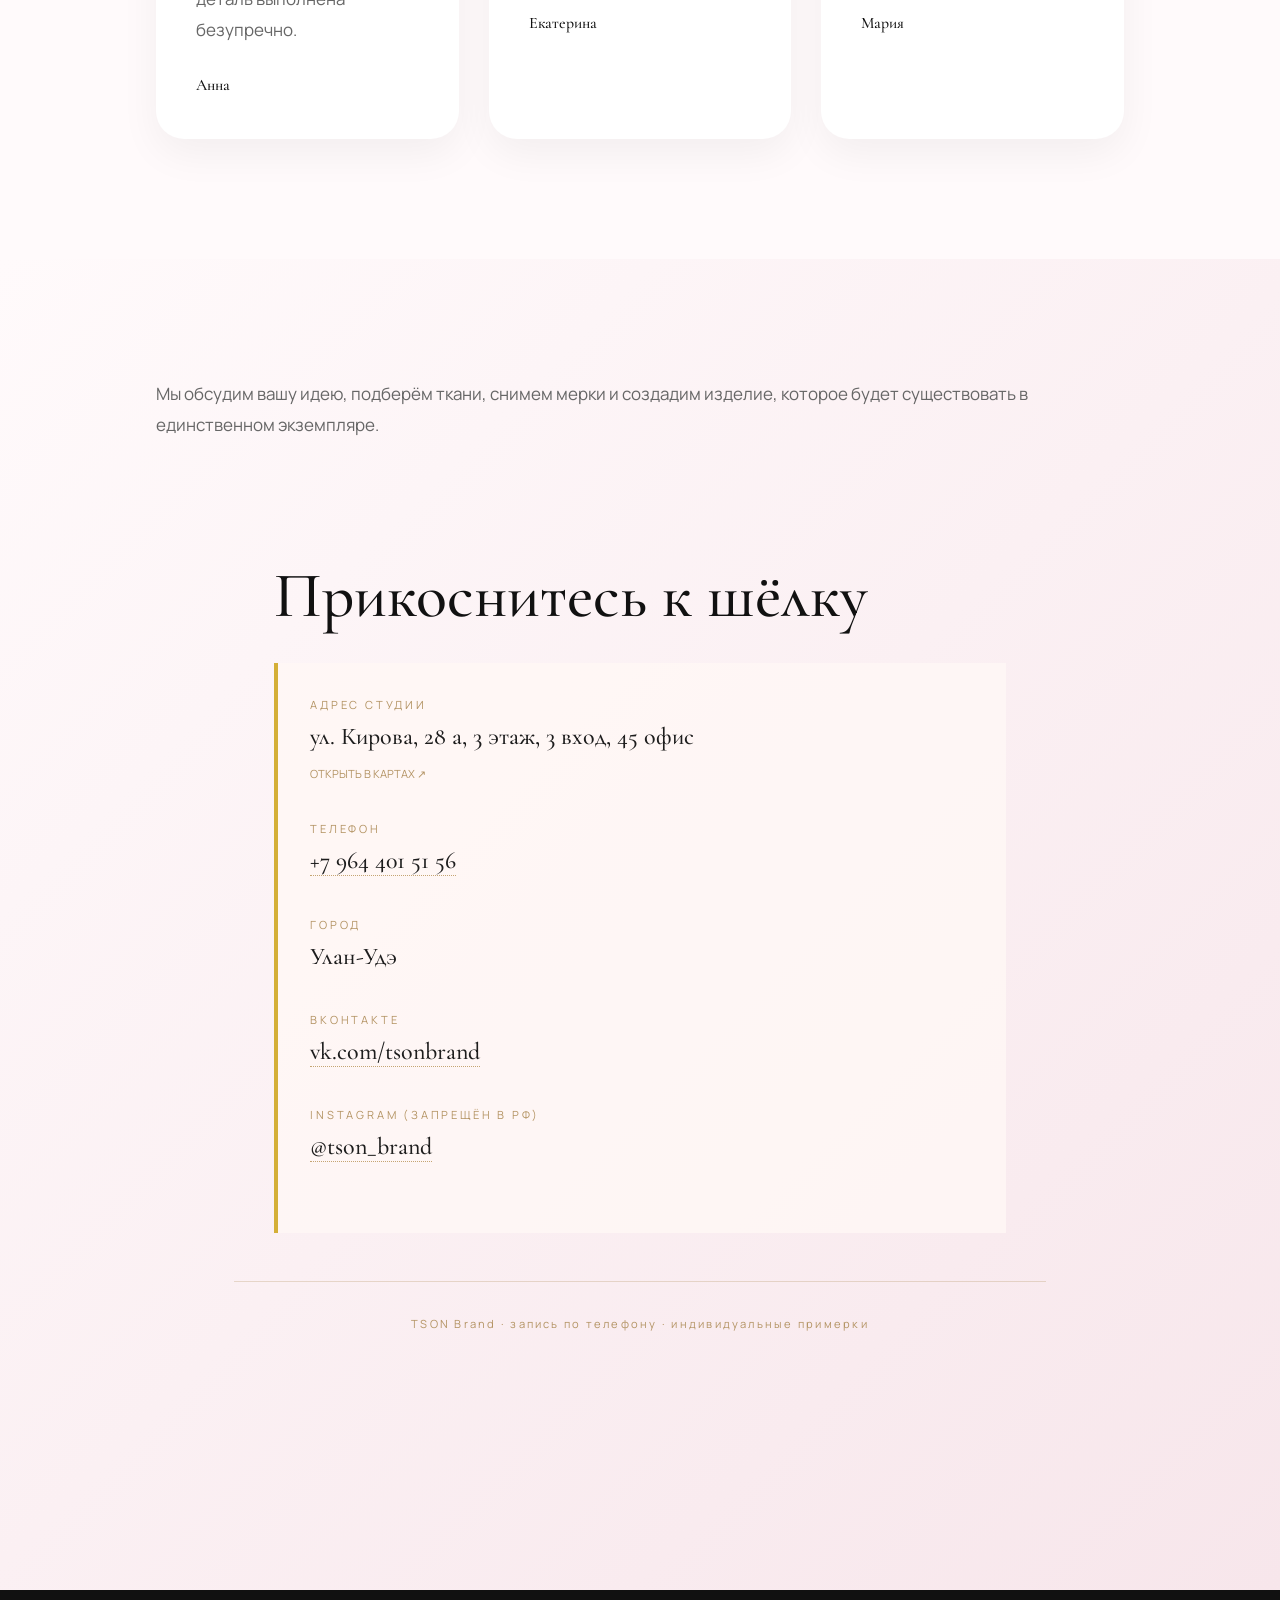
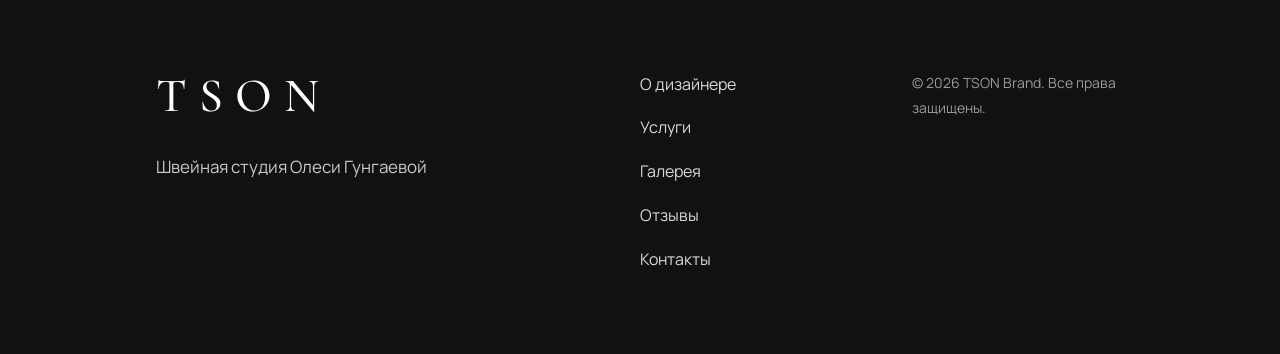
==== commit 5ae20ddc: "Rename индекс.html to index.html" ====
--- a/index.html
+++ b/index.html
@@ -473,7 +473,7 @@
         <div class="contact-details">
           <div class="contact-item">
             <div class="contact-label">Адрес студии</div>
-            <div class="contact-value">Ул. Кирова 28а, 3 этаж<br>3 вход, 45 офис</div>
+            <div class="contact-value">ул. Кирова, 28 а, 3 этаж, 3 вход, 45 офис</div>
             <a href="https://yandex.ru/maps/?text=Улан-Удэ, улица Кирова, 28а" target="_blank" style="color:#b49464; text-transform:uppercase; font-size:0.7rem;">открыть в картах ↗</a>
           </div>
           <div class="contact-item">
@@ -484,6 +484,16 @@
             <div class="contact-label">Город</div>
             <div class="contact-value">Улан-Удэ</div>
           </div>
+           <!-- НОВЫЕ СОЦИАЛЬНЫЕ СЕТИ -->
+  <div class="contact-item">
+    <div class="contact-label">ВКонтакте</div>
+    <div class="contact-value"><a href="https://vk.com/tsonbrand" target="_blank">vk.com/tsonbrand</a></div>
+  </div>
+  <div class="contact-item">
+    <div class="contact-label">Instagram (запрещён в РФ)</div>
+    <div class="contact-value"><a href="https://instagram.com/tson_brand" target="_blank">@tson_brand</a></div>
+  </div>
+</div>
         </div>
       </div>
       <div class="footer-note">TSON Brand · запись по телефону · индивидуальные примерки</div>
@@ -505,8 +515,8 @@
 
             <p>
 
-                Atelier by
-                Олеся Гунгаева
+                Швейная студия    
+                Олеси Гунгаевой
 
             </p>
 
--- a/style.css
+++ b/style.css
@@ -1163,95 +1163,87 @@
 
 }
 
-@media(max-width:768px){
-
-nav{
-
-flex-direction:column;
-
-gap:25px;
-
-padding:20px;
-
-}
-
-nav ul{
-
-flex-wrap:wrap;
-
-justify-content:center;
-
-gap:20px;
-
-}
-
-.hero{
-
-padding-top:220px;
+/* ===== УЛУЧШЕННАЯ МОБИЛЬНАЯ ВЕРСИЯ ===== */
+@media (max-width: 768px) {
+  nav {
+    padding: 12px 5% !important;  /* уменьшаем отступы */
+    flex-direction: row;         /* оставляем строку */
+    flex-wrap: wrap;
+    gap: 10px;
+  }
+  .logo img {
+    width: 120px;               /* меньше логотип */
+  }
+  nav ul {
+    gap: 18px;
+    font-size: 12px;
+  }
+  nav ul li a {
+    font-size: 11px;
+    letter-spacing: 1px;
+  }
+  .button, .button-outline {
+    padding: 10px 22px;
+    font-size: 12px;
+  }
+  .hero {
+    padding: 130px 5% 60px !important; /* вместо 220px */
+    gap: 40px;
+  }
+  .hero-text h2 {
+    font-size: 44px;
+  }
+  .hero-description {
+    font-size: 17px;
+  }
+  .hero-image img {
+    max-width: 90%;
+  }
+  /* отступы секций */
+  section {
+    padding: 60px 5%;
+  }
+  .section-header h2 {
+    font-size: 36px;
+  }
+  .contact-details {
+    padding: 1.5rem;
+  }
+  .contact-value {
+    font-size: 1.2rem;
+  }
+}
+
+@media (max-width: 480px) {
+  .hero-text h2 {
+    font-size: 32px;
+  }
+  .hero {
+    padding: 110px 4% 40px !important;
+  }
+  .quote-text {
+    font-size: 28px;
+  }
+  .service-card {
+    padding: 30px 20px;
+  }
+  .number {
+    font-size: 40px;
+  }
+}
+
+@media(max-width:480px){
+
+.logo h1{
+
+font-size:28px;
+
+letter-spacing:8px;
 
 }
 
 .hero-text h2{
 
-font-size:52px;
-
-}
-
-h2{
-
-font-size:42px;
-
-}
-
-.gallery-grid{
-
-columns:1;
-
-}
-
-.advantages-grid{
-
-grid-template-columns:1fr;
-
-}
-
-.button,
-.button-outline{
-
-display:block;
-
-text-align:center;
-
-width:100%;
-
-}
-
-.hero-buttons{
-
-flex-direction:column;
-
-}
-
-.contact-form{
-
-padding:30px;
-
-}
-
-}
-
-@media(max-width:480px){
-
-.logo h1{
-
-font-size:28px;
-
-letter-spacing:8px;
-
-}
-
-.hero-text h2{
-
 font-size:40px;
 
 }
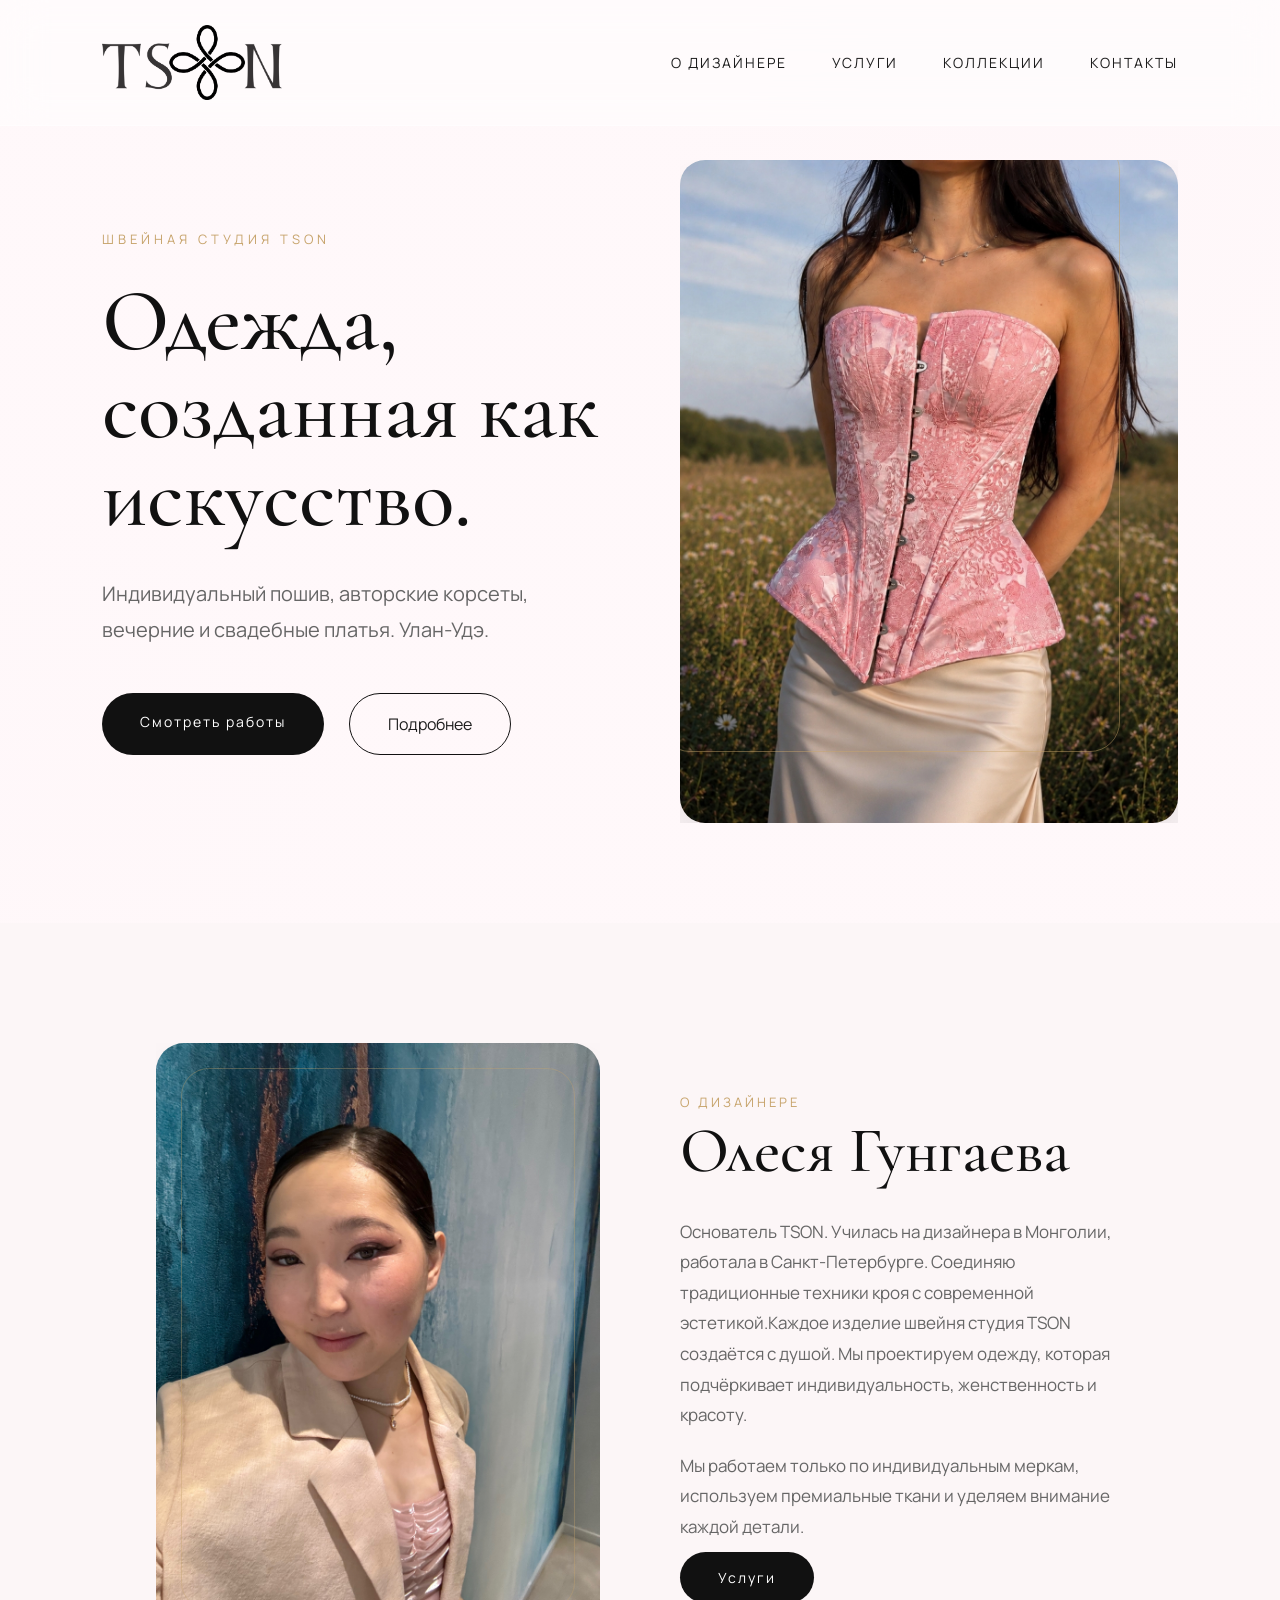
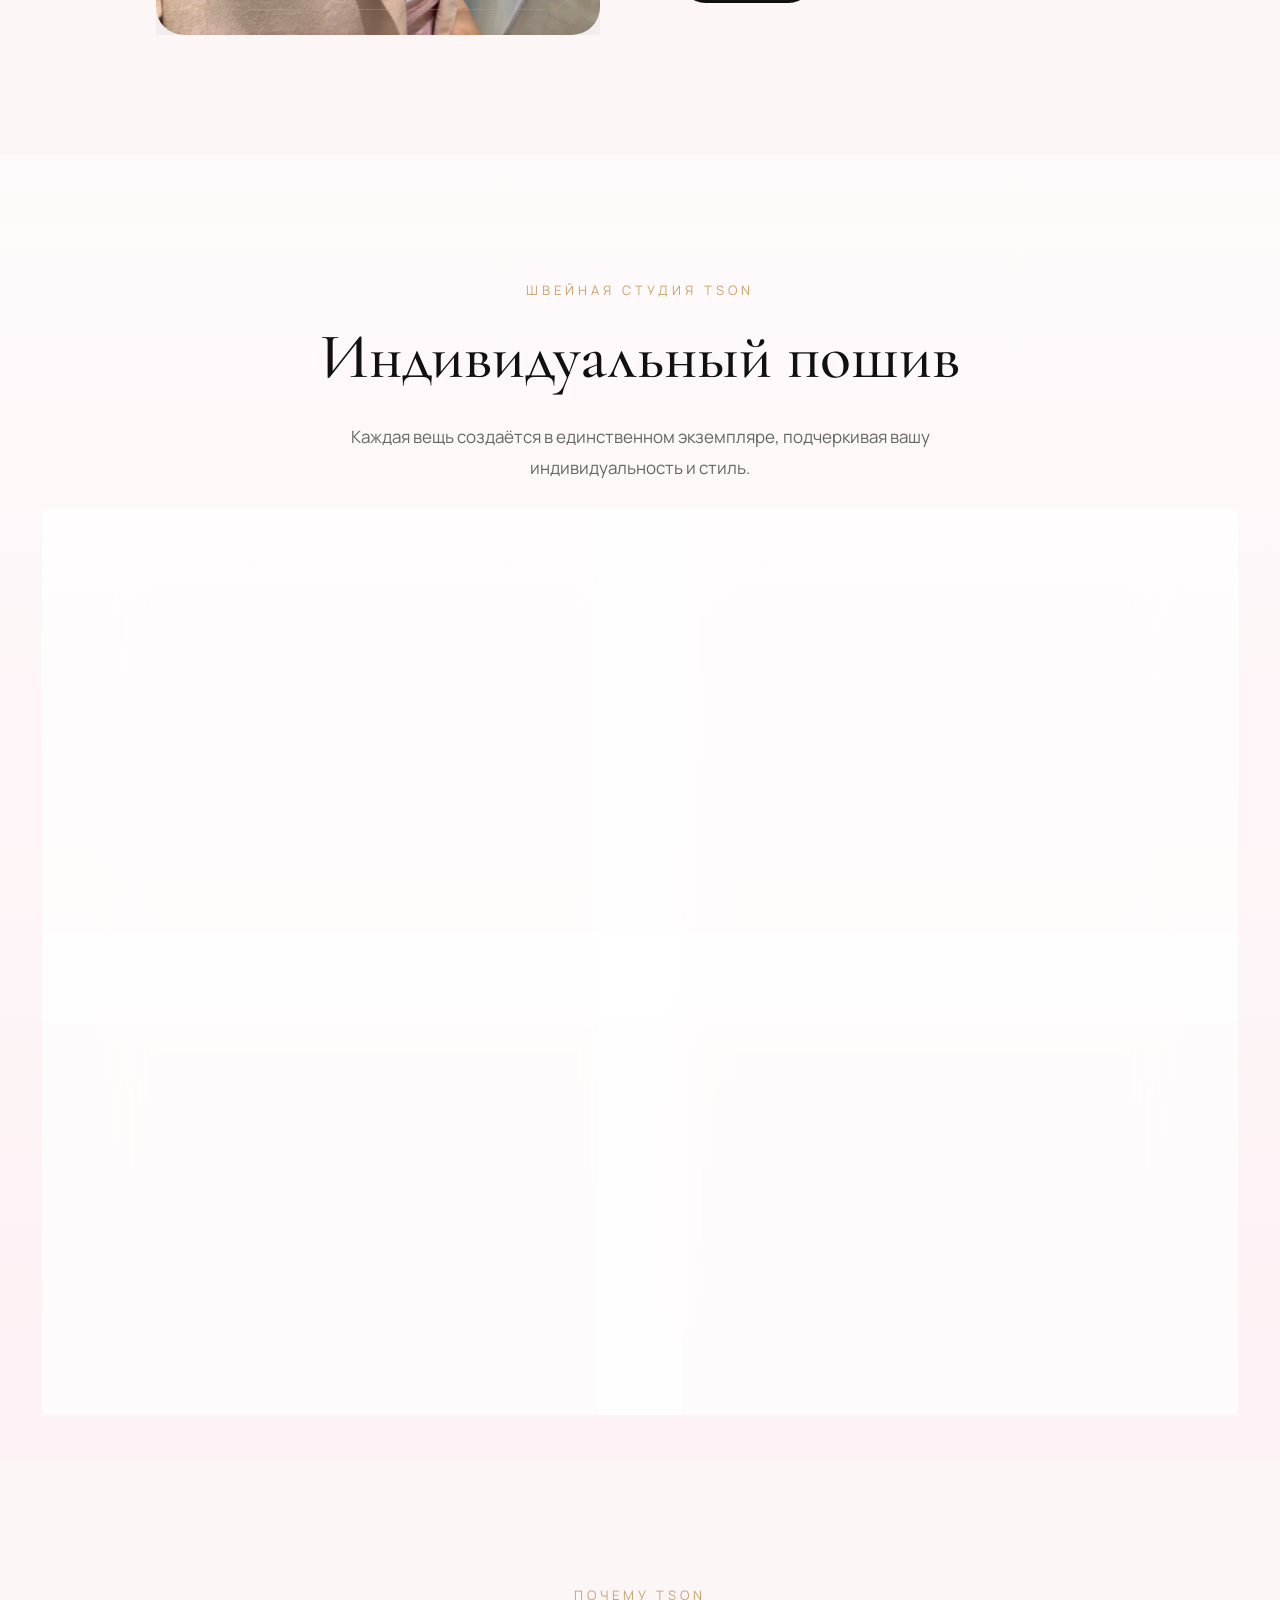
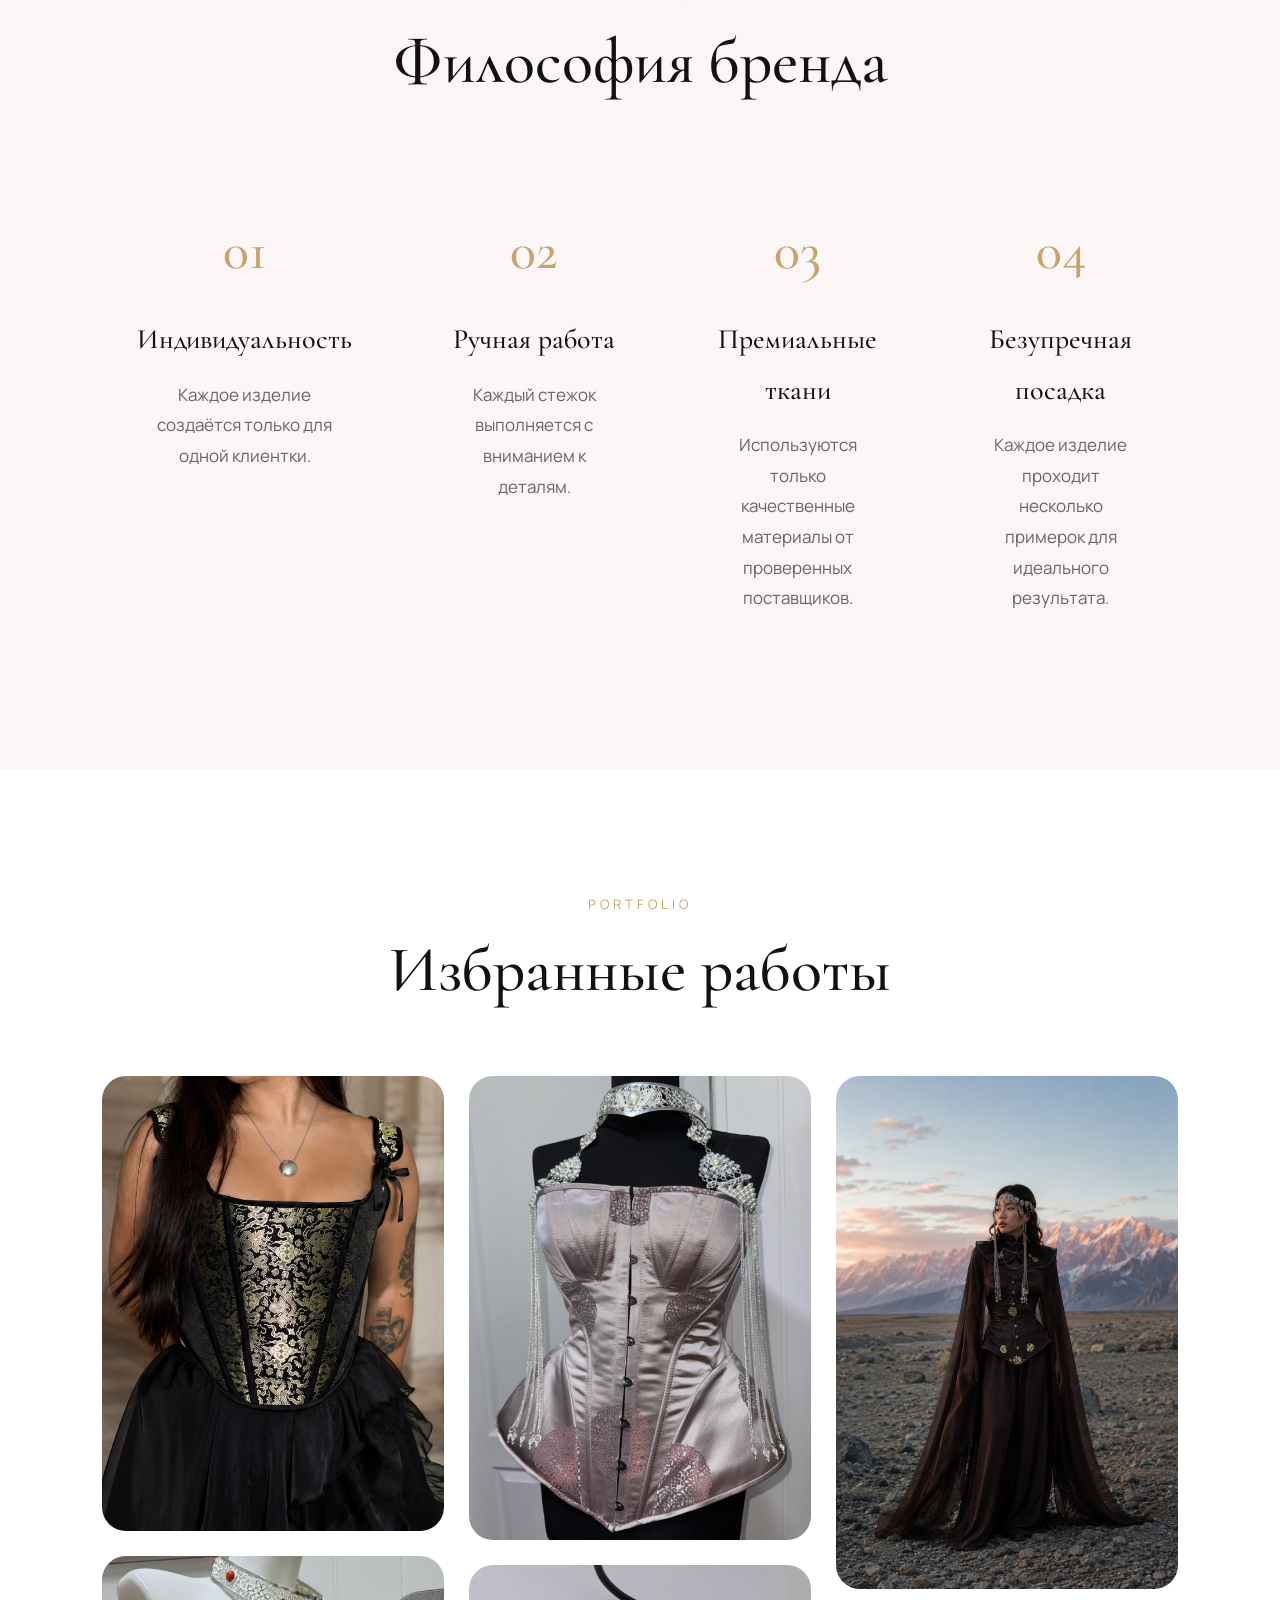
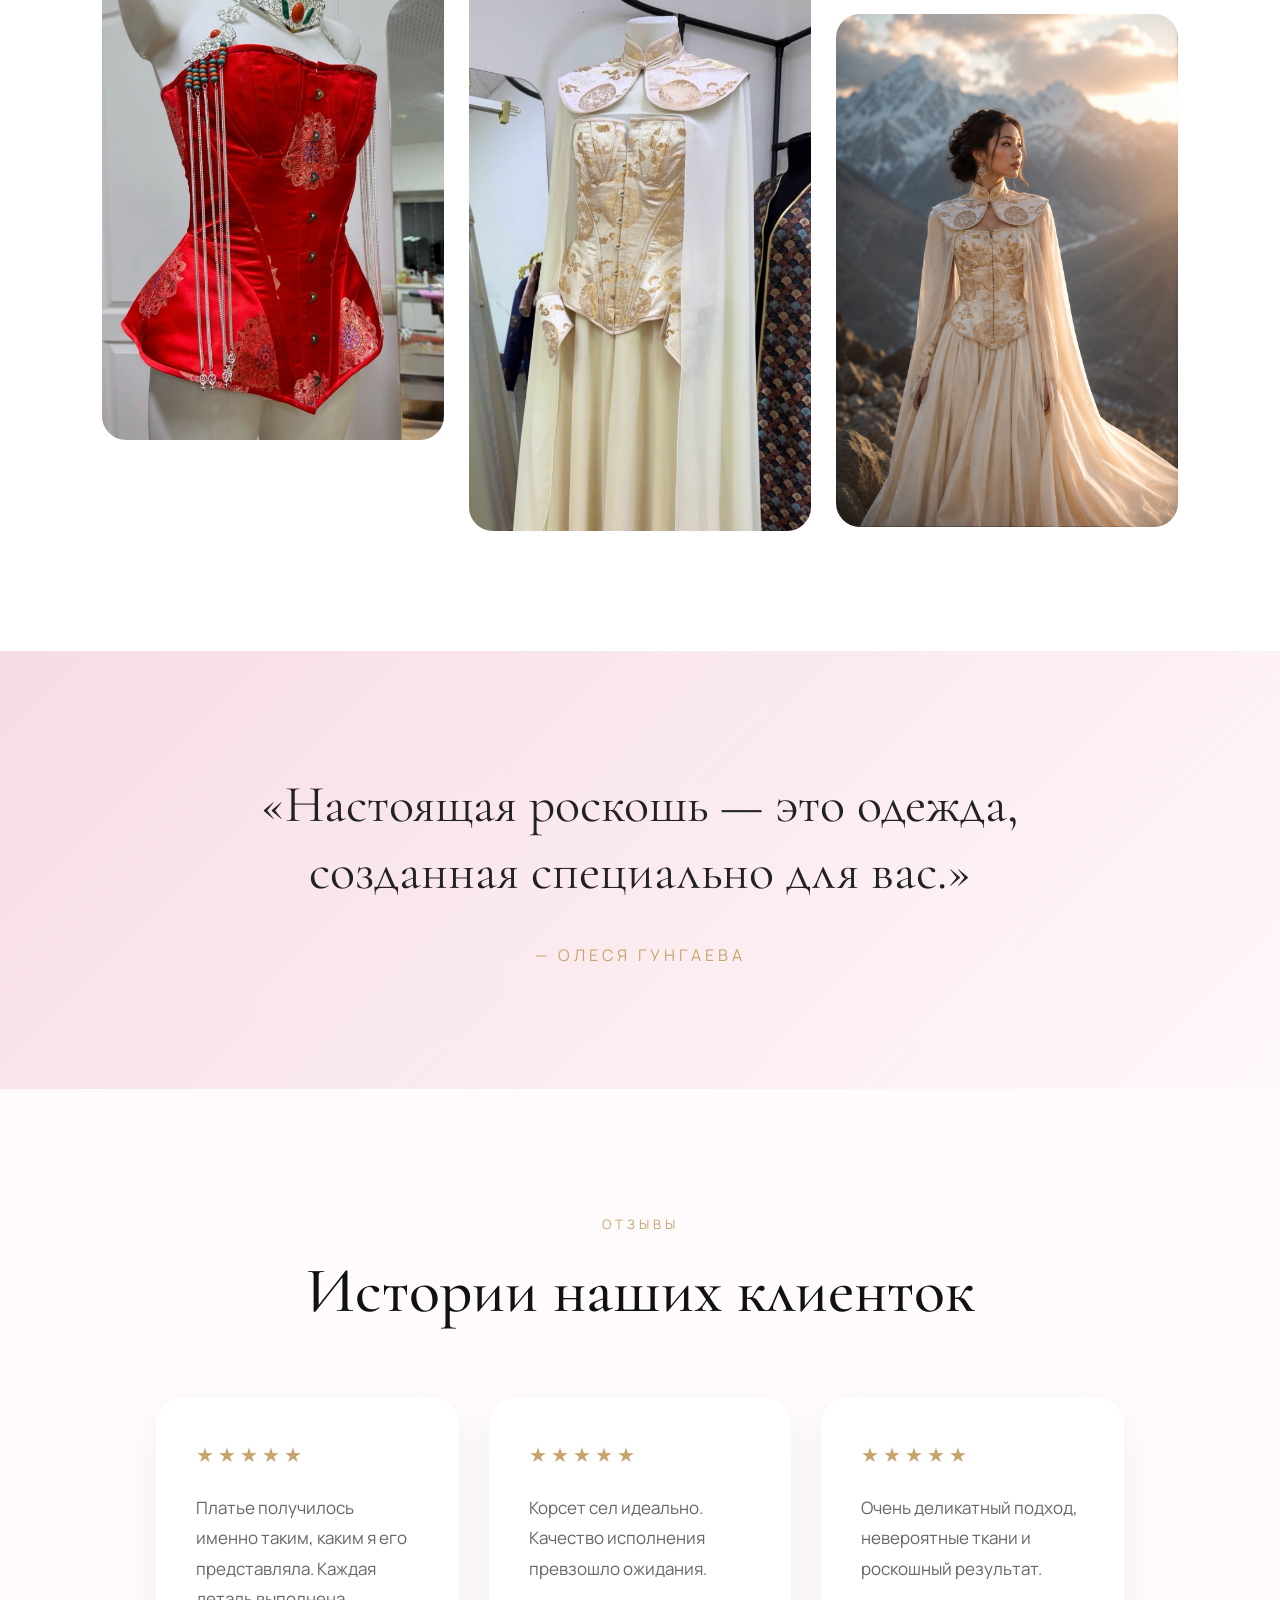
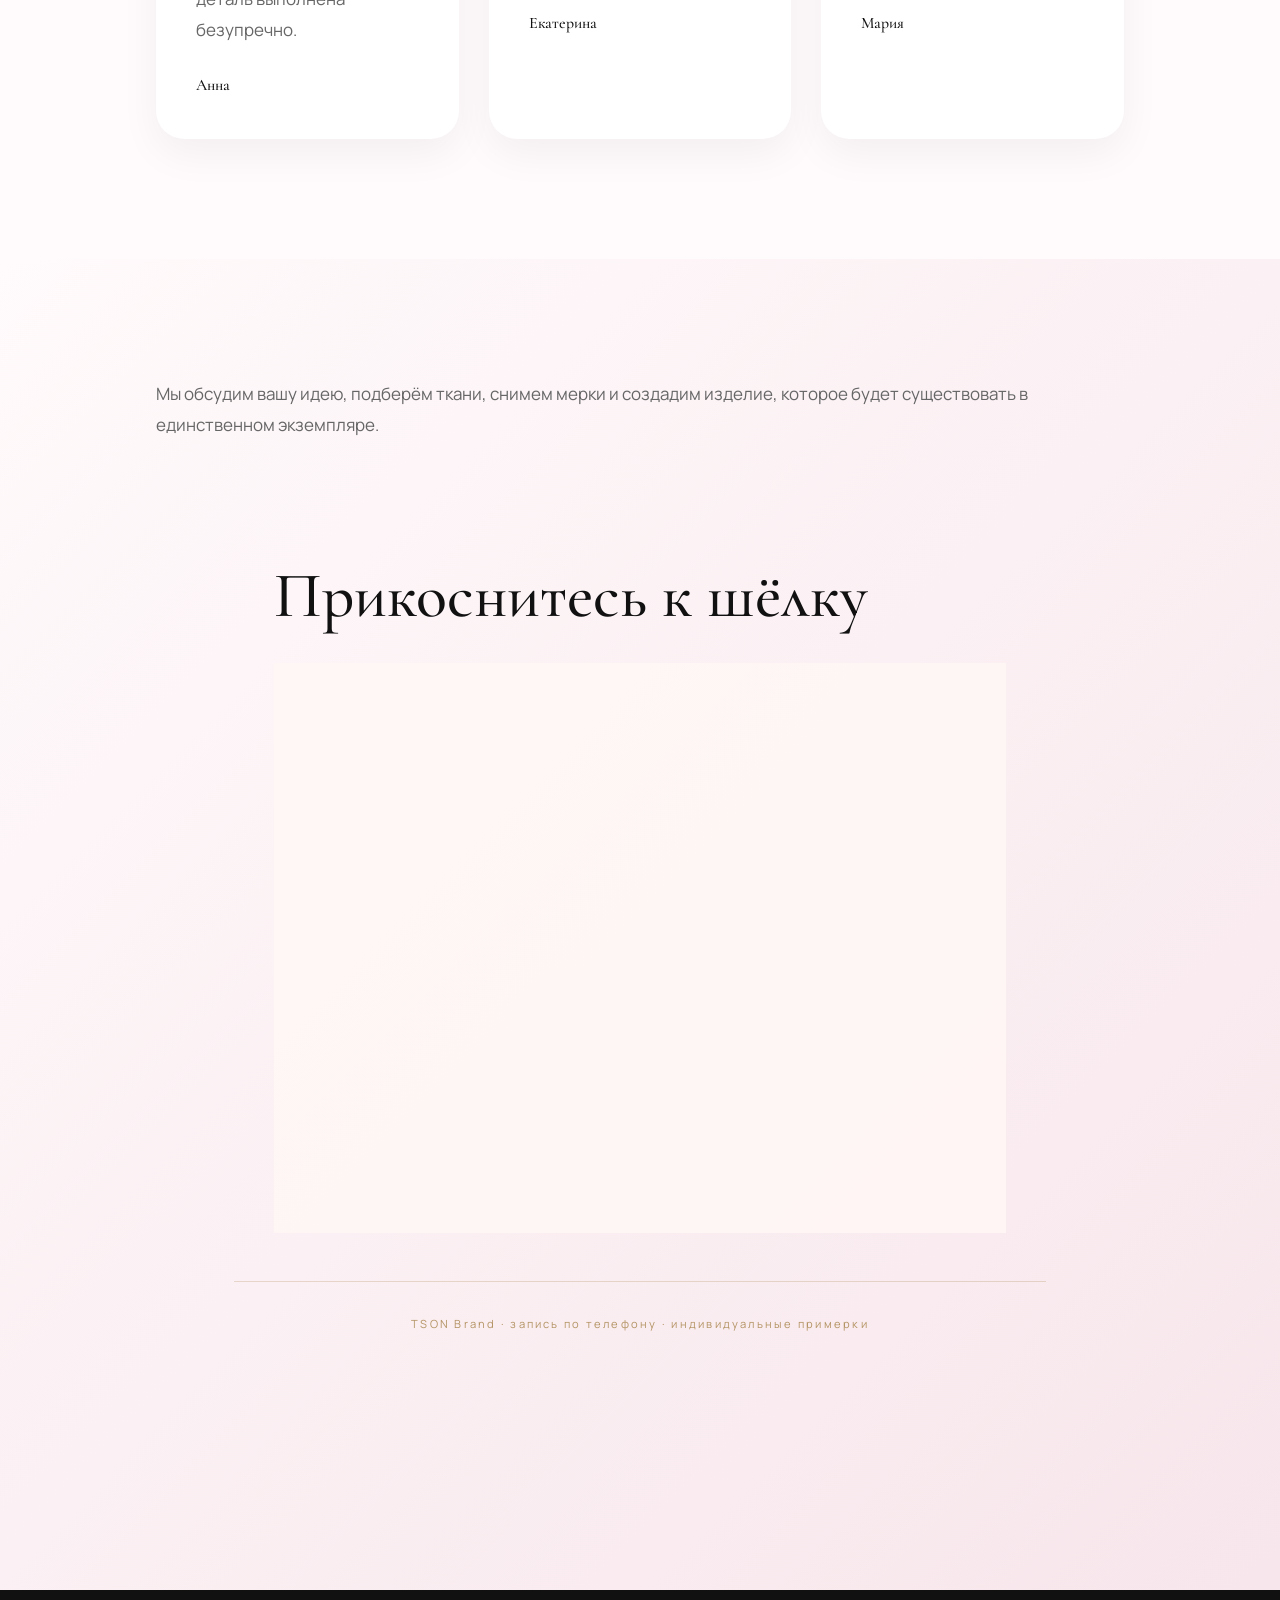
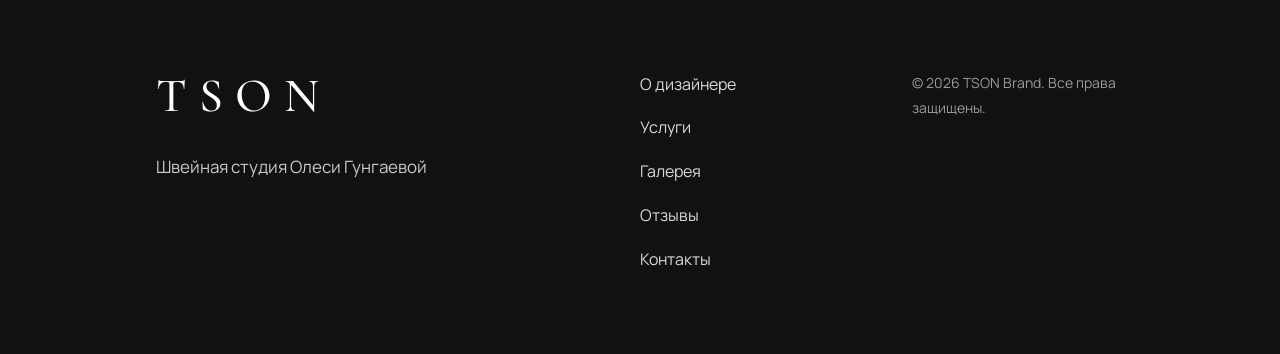
==== commit c6231534: "Update index.html убрали кнопку записаться" ====
--- a/index.html
+++ b/index.html
@@ -43,12 +43,6 @@
 <li><a href="#contacts">Контакты</a></li>
 
 </ul>
-
-<a href="#contacts" class="button">
-
-Записаться
-
-</a>
 
 </nav>
 
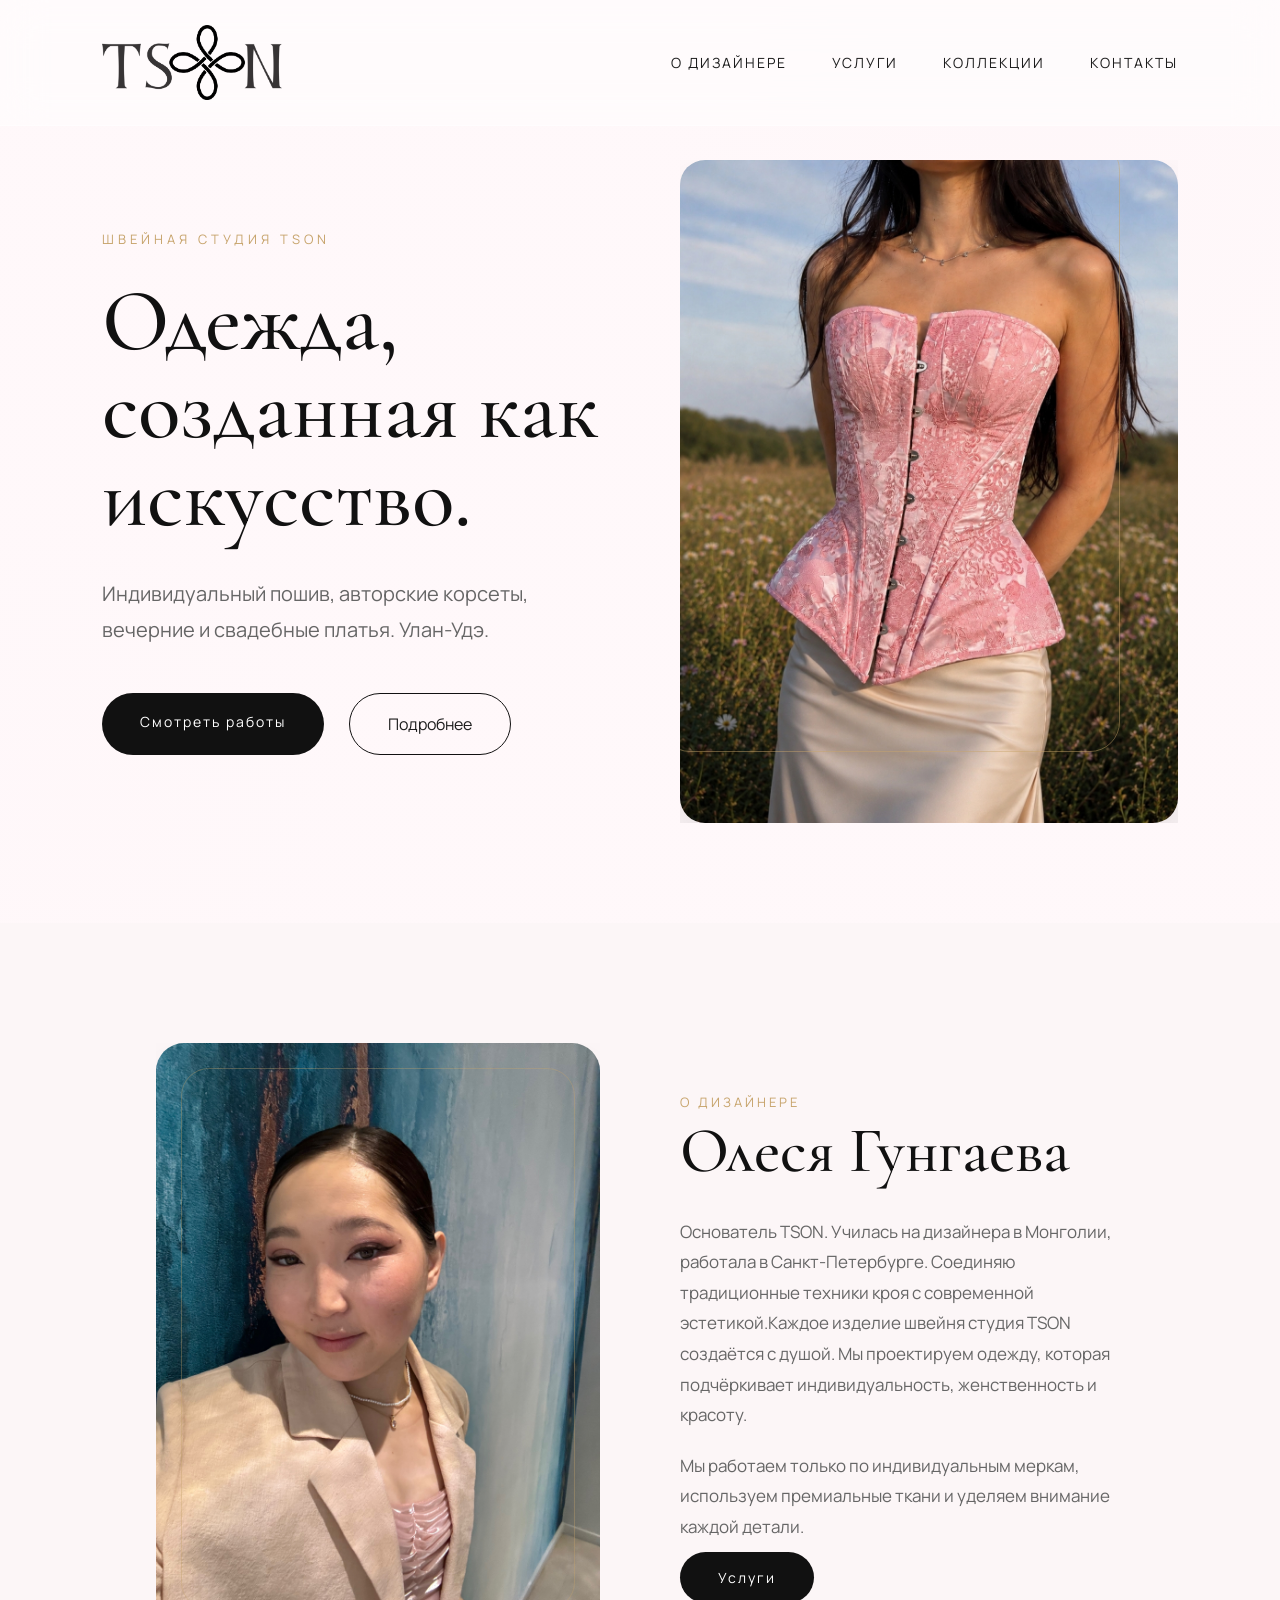
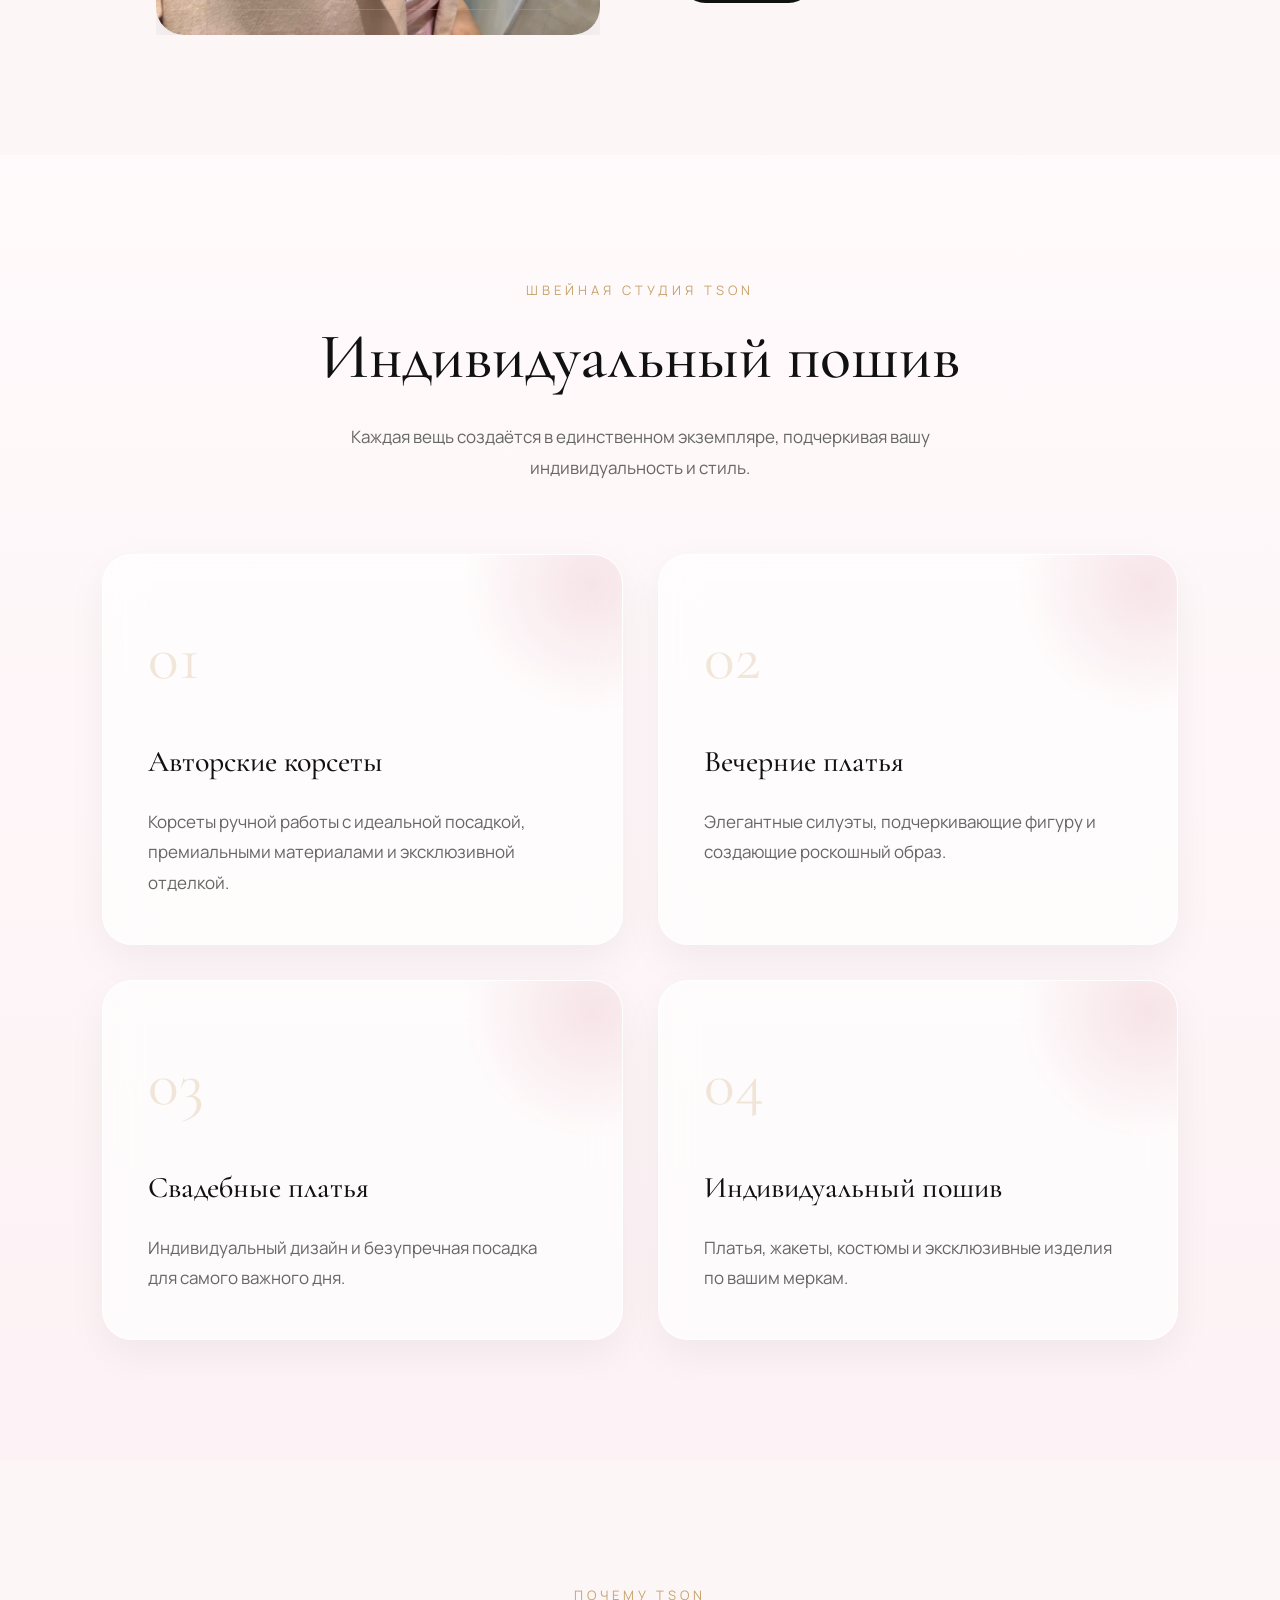
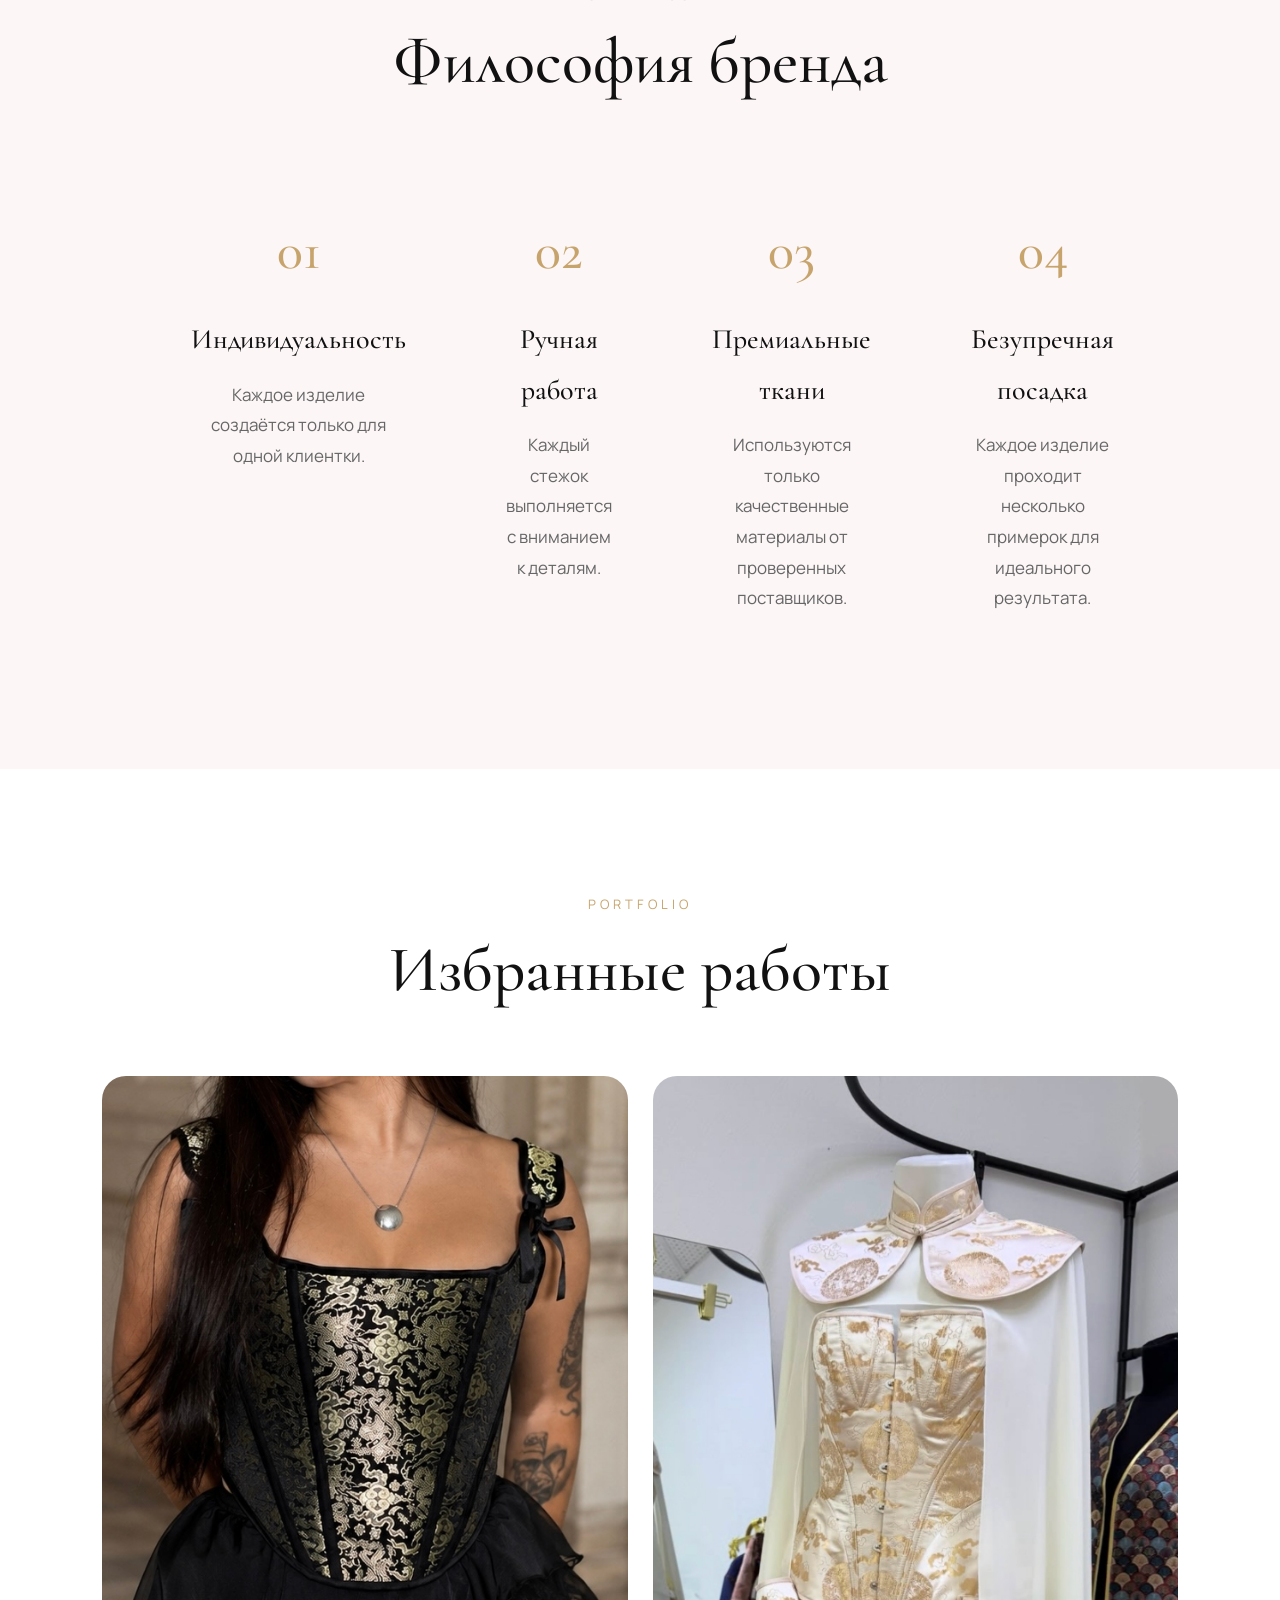
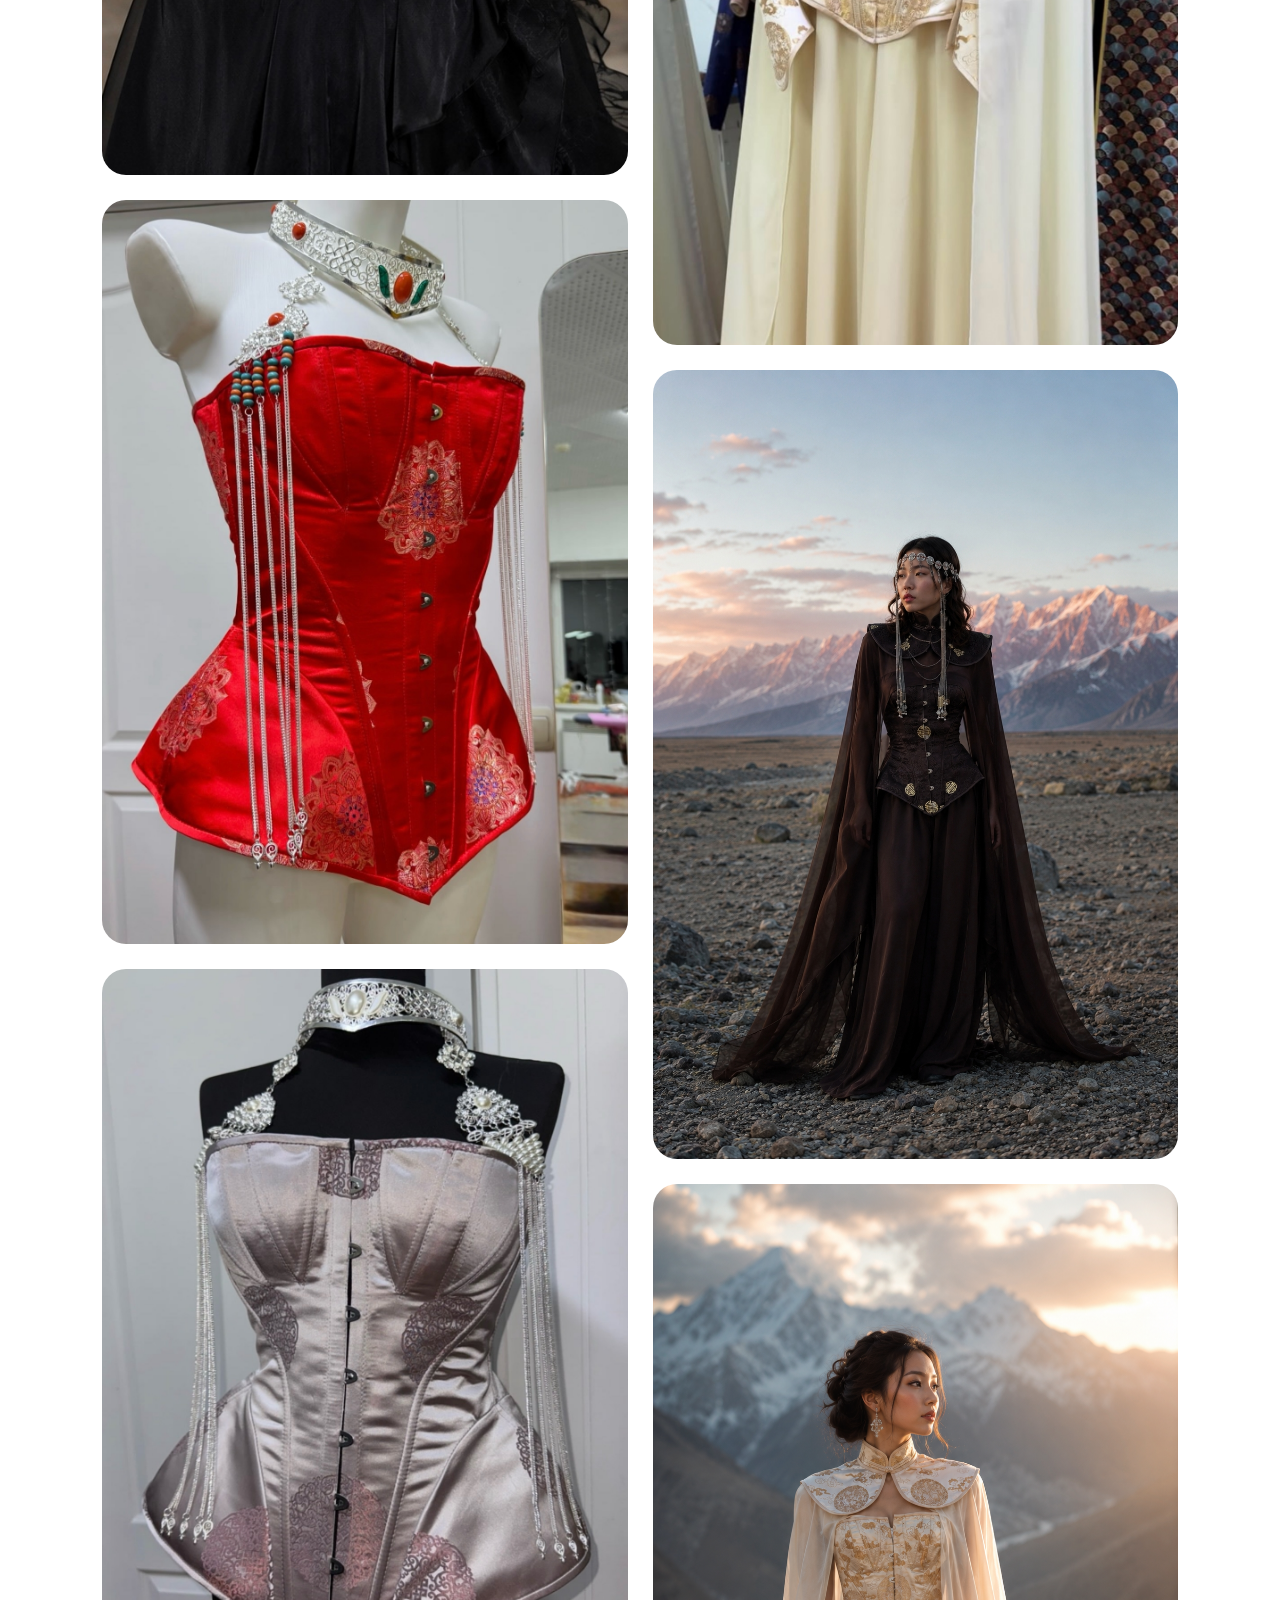
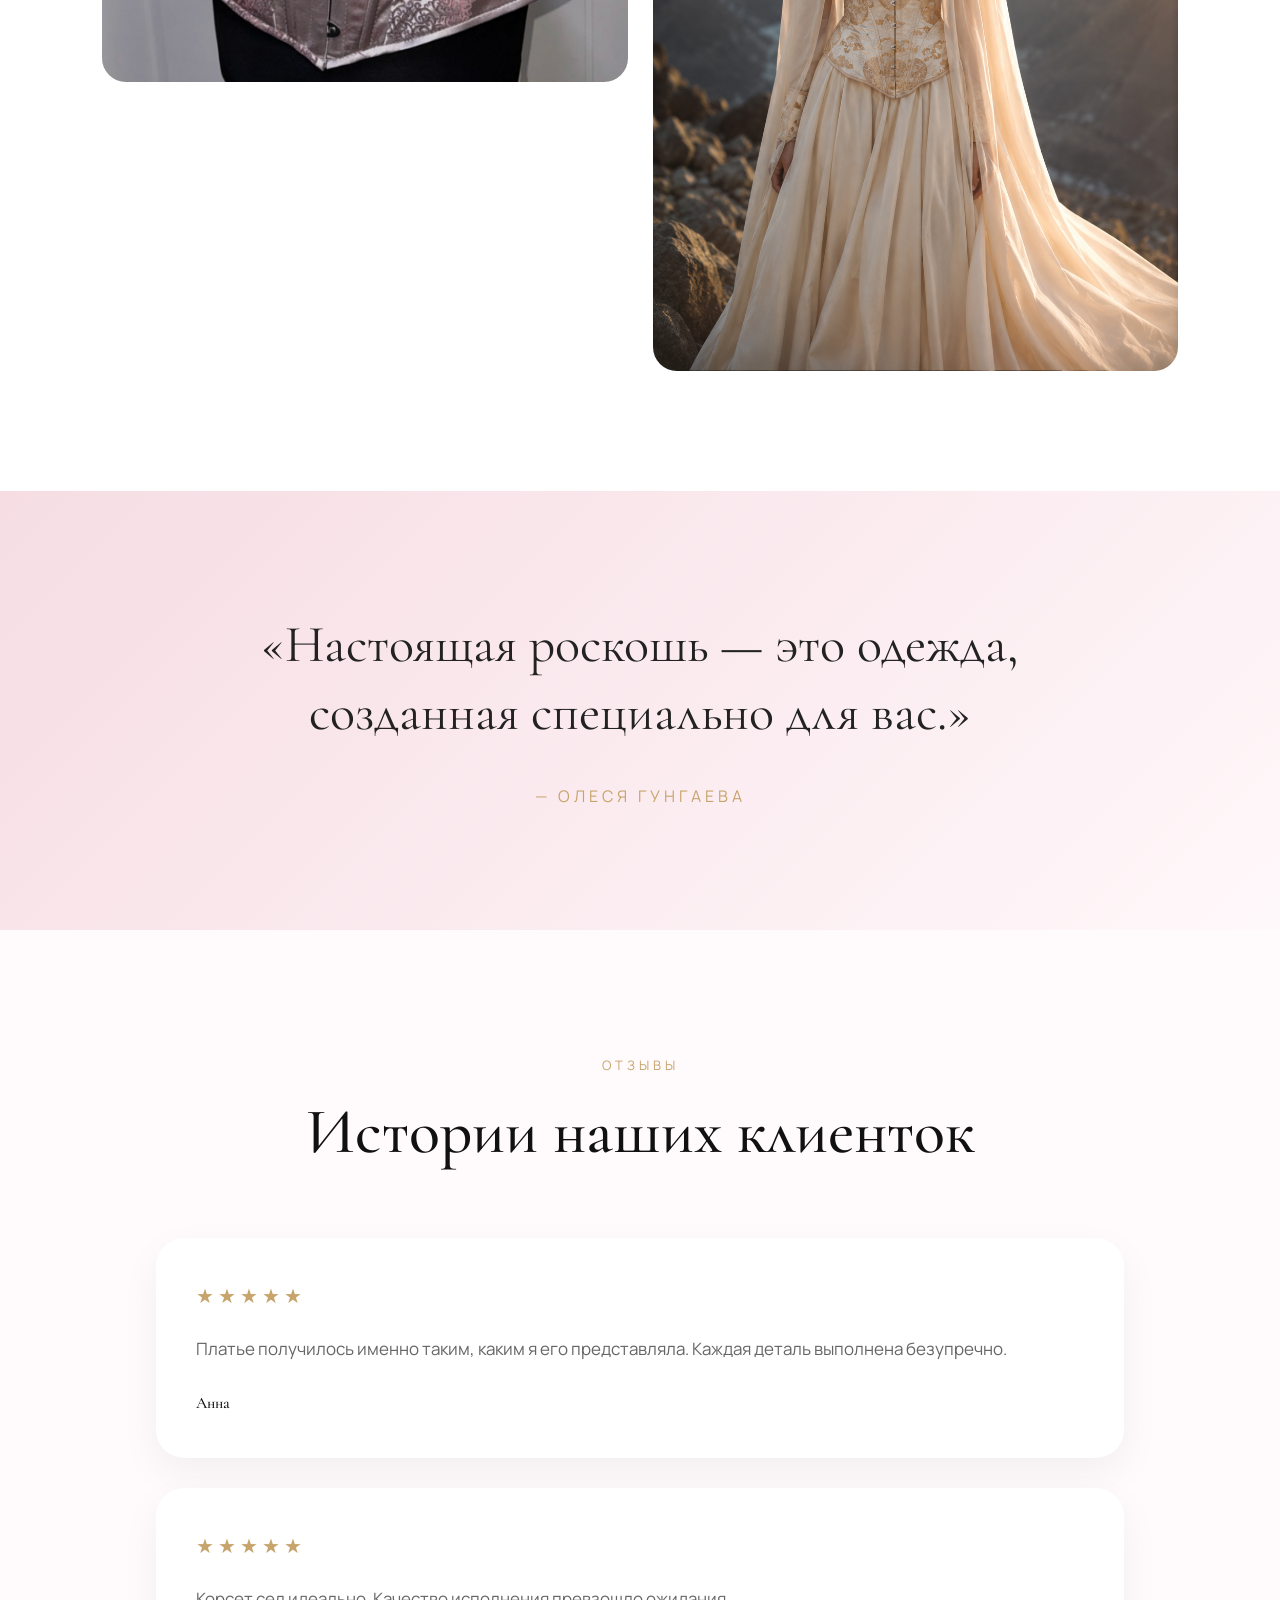
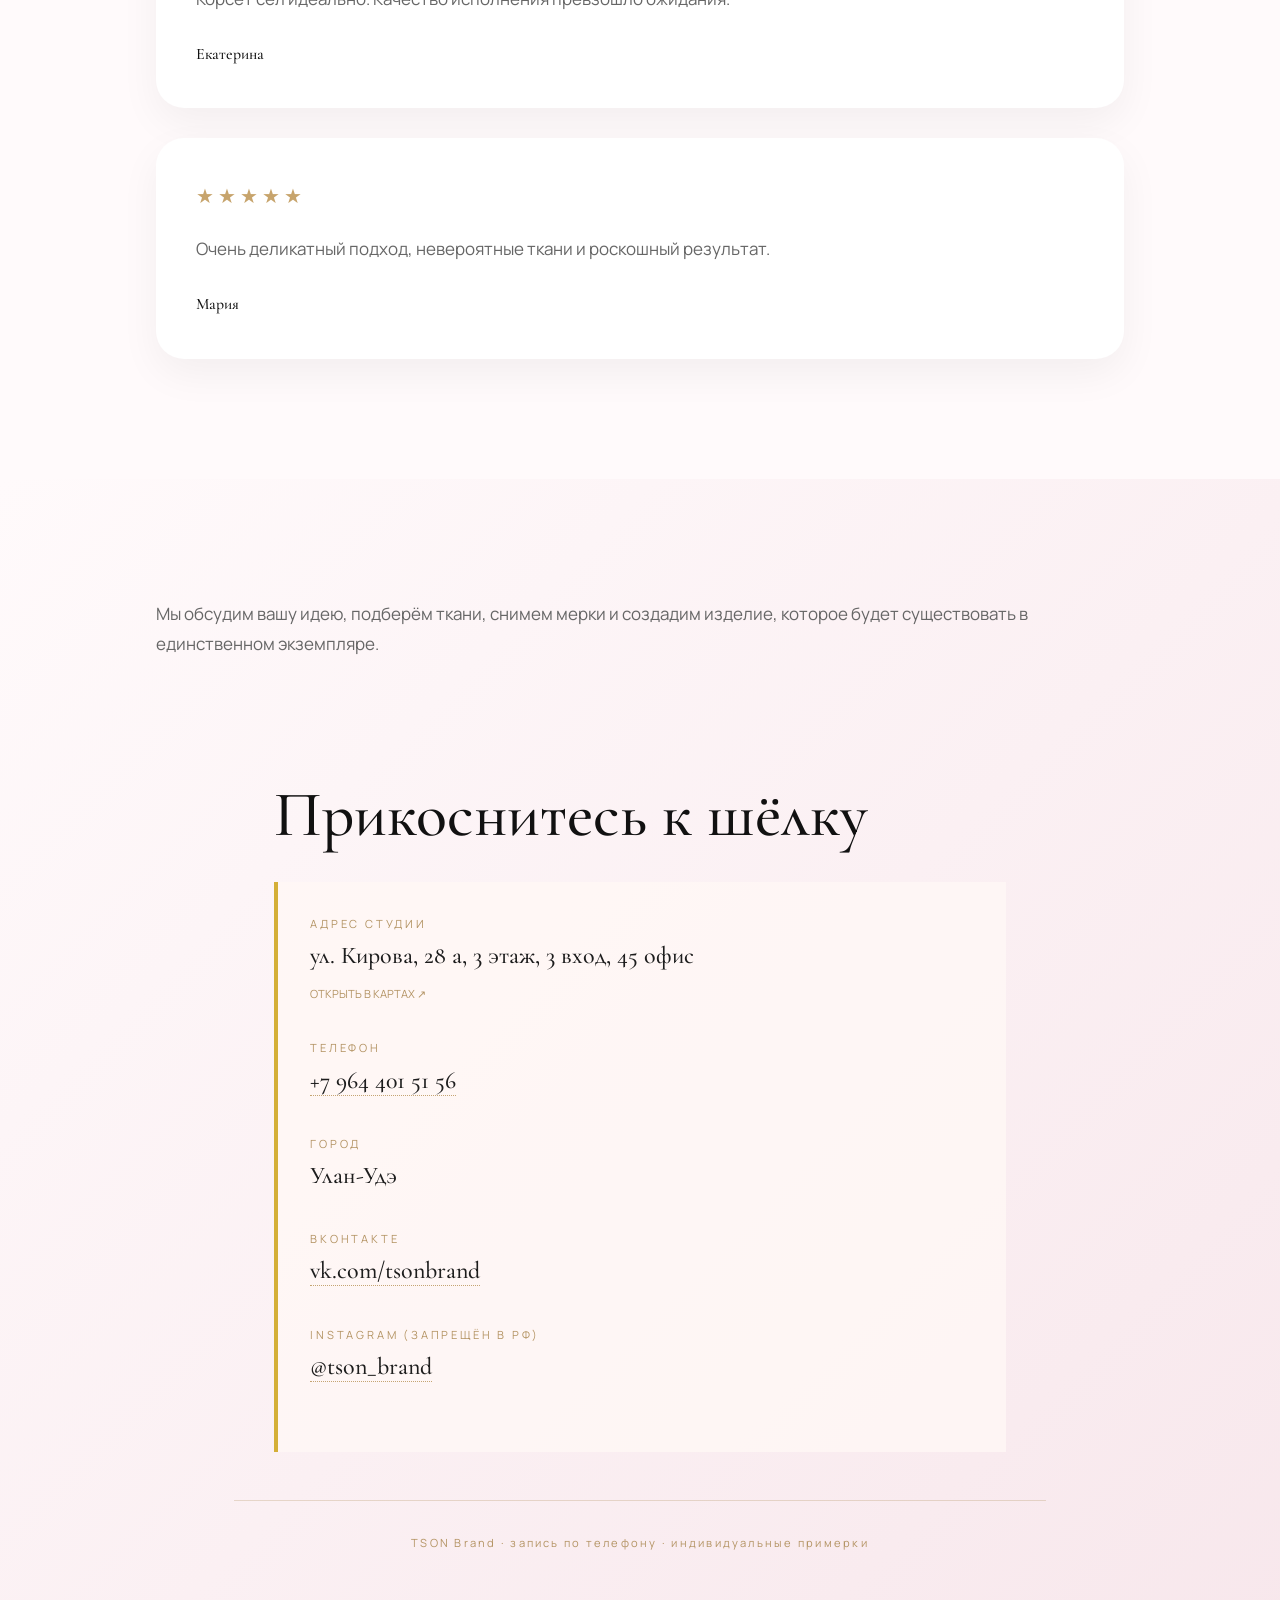
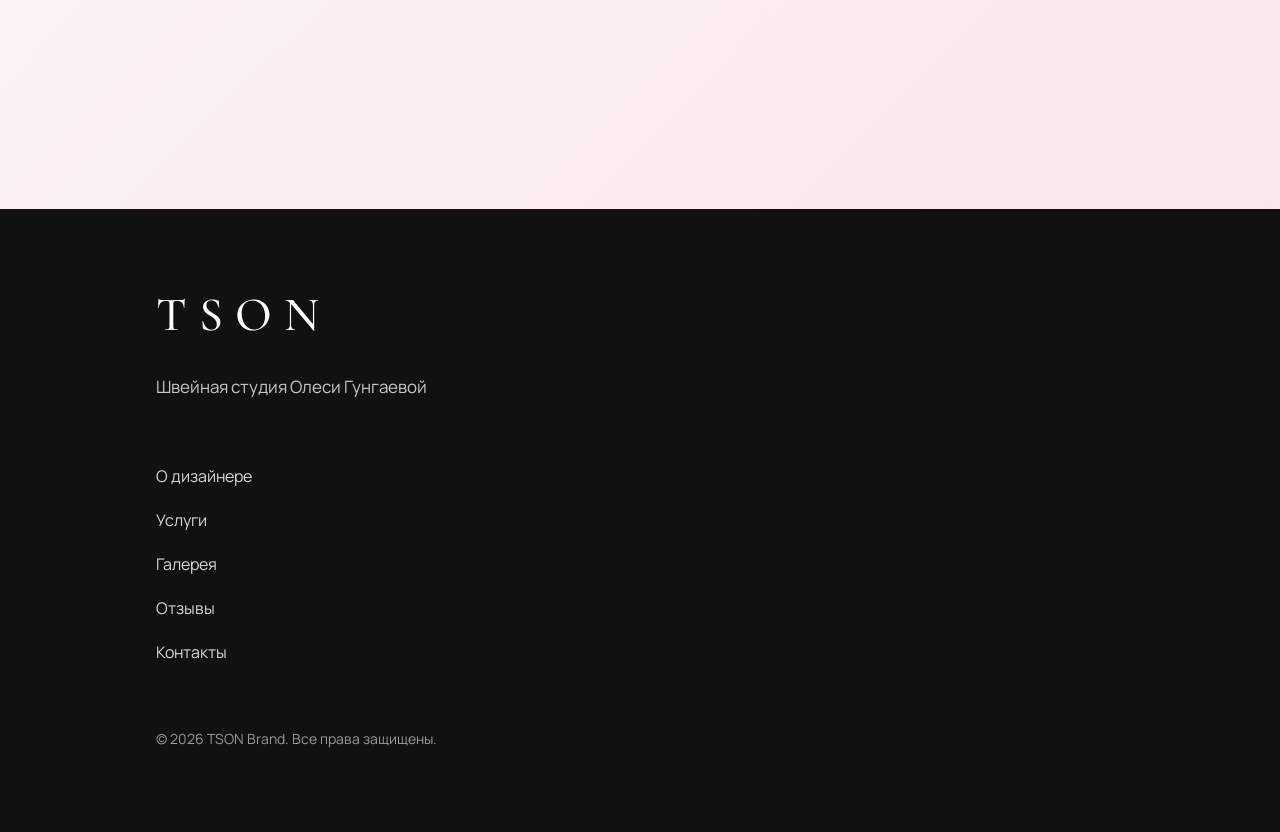
==== commit 507e7521: "Update index.html .advantages заменили" ====
--- a/index.html
+++ b/index.html
@@ -249,15 +249,11 @@
 <!-- ========================= -->
 
 <section class="advantages">
-
+  <div class="container">
     <div class="section-header">
-
-        <span>ПОЧЕМУ TSON</span>
-
-        <h2>Философия бренда</h2>
-
-    </div>
-
+      <span>ПОЧЕМУ TSON</span>
+      <h2>Философия бренда</h2>
+    </div>
     <div class="advantages-grid">
 
         <div class="advantage">
--- a/style.css
+++ b/style.css
@@ -18,6 +18,7 @@
 
 html{
     scroll-behavior:smooth;
+    overflow-x: hidden;
 }
 
 body{
@@ -1134,7 +1135,8 @@
 .advantages-grid{
 
 grid-template-columns:repeat(2,1fr);
-
+gap: 20px;
+  }   
 }
 
 .reviews-grid{
@@ -1212,6 +1214,23 @@
   .contact-value {
     font-size: 1.2rem;
   }
+    /* ===== НОВЫЕ ПРАВИЛА ДЛЯ "ФИЛОСОФИЯ БРЕНДА" ===== */
+    .advantages-grid {
+        grid-template-columns: 1fr !important;
+        gap: 15px !important;
+    }
+    .advantage {
+        padding: 20px !important;
+    }
+    .advantage h3 {
+        font-size: 36px !important;
+    }
+    .advantage h4 {
+        font-size: 22px !important;
+    }
+    .advantage p {
+        font-size: 15px !important;
+    }
 }
 
 @media (max-width: 480px) {
@@ -1266,4 +1285,4 @@
 
 }
 
-}+}
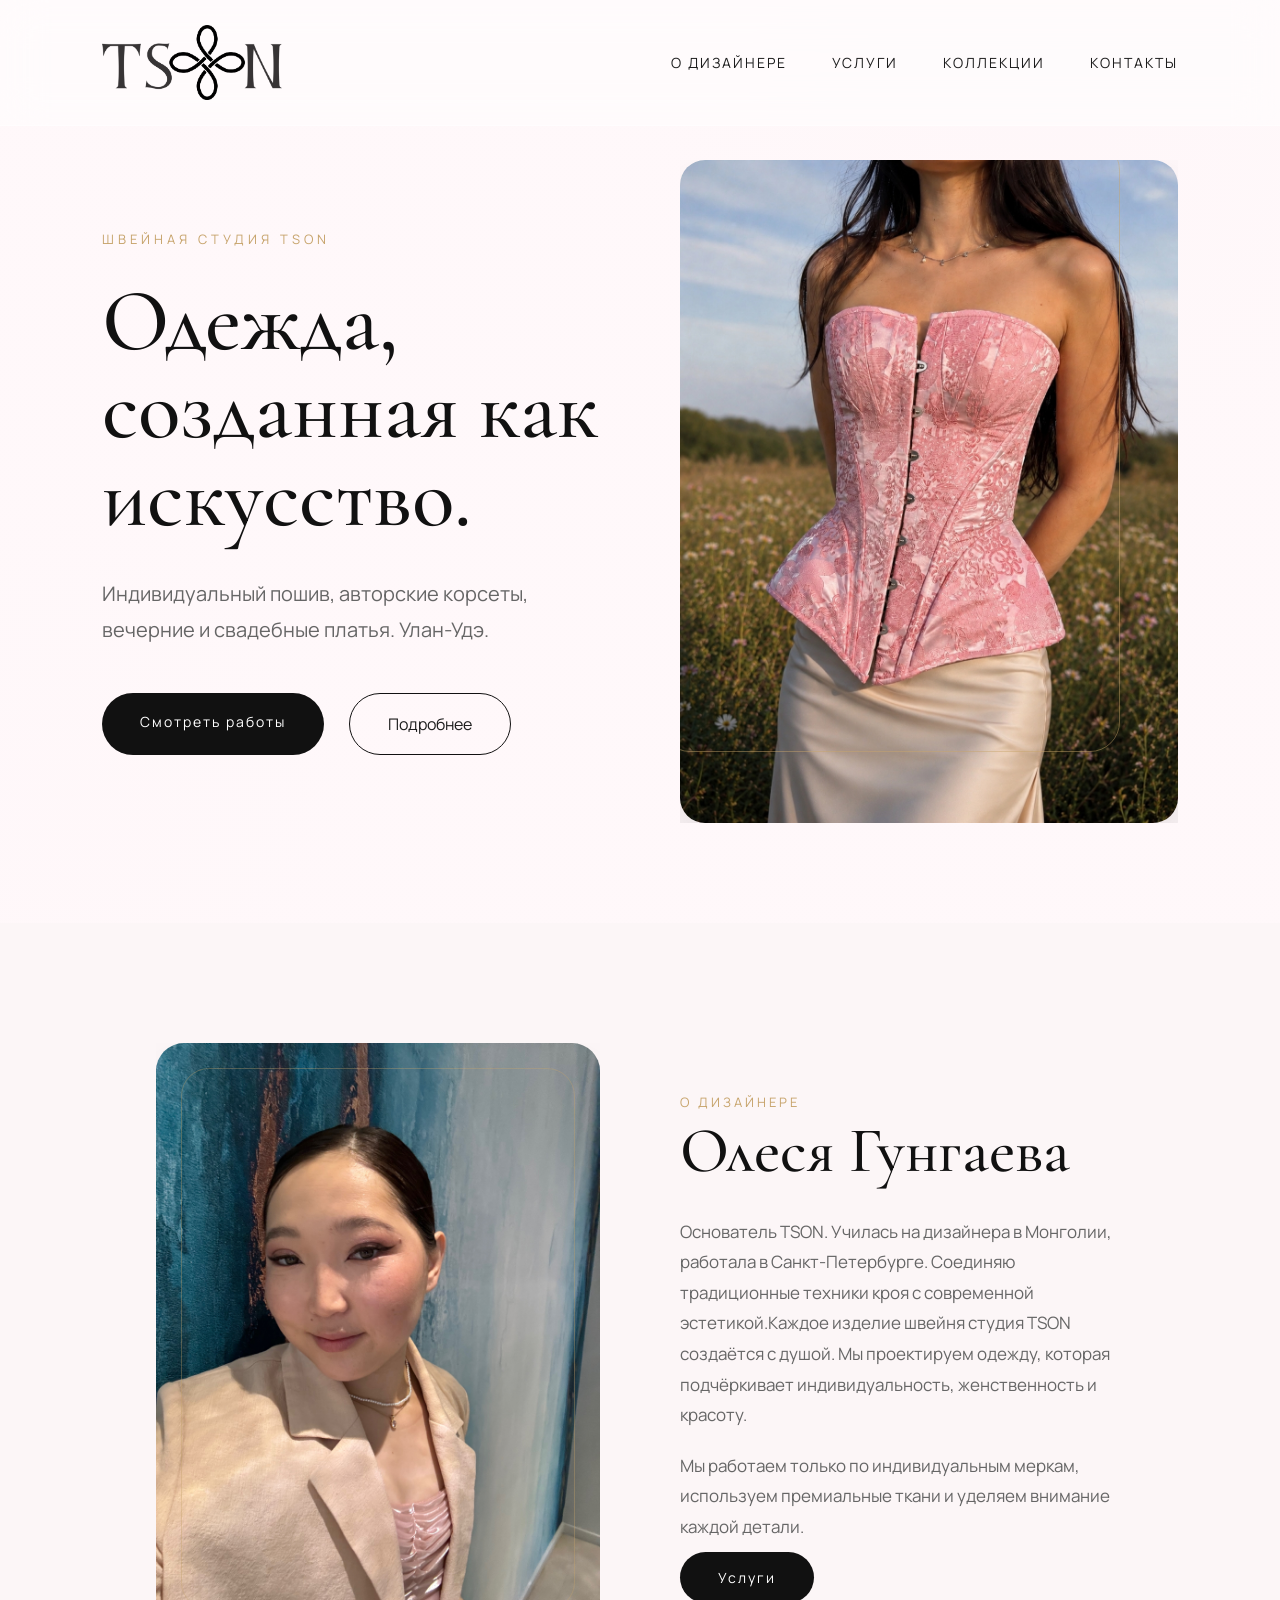
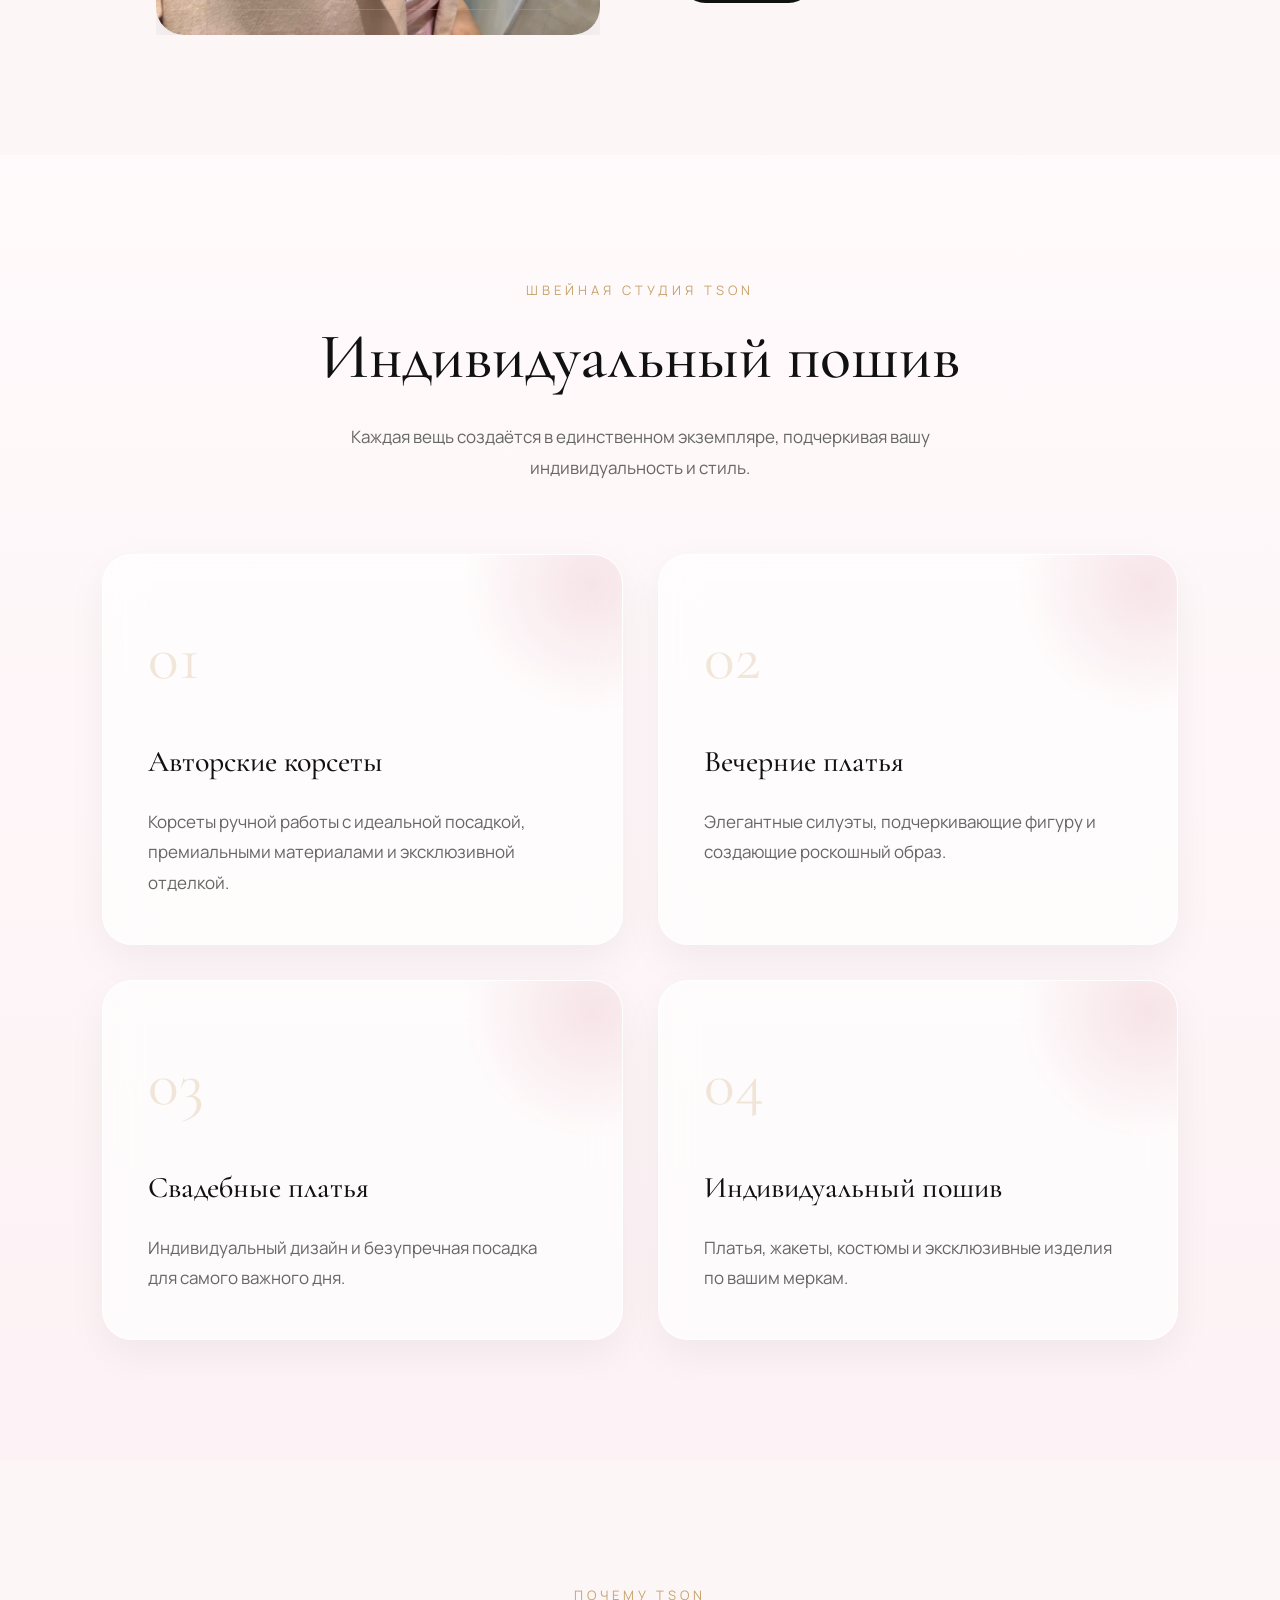
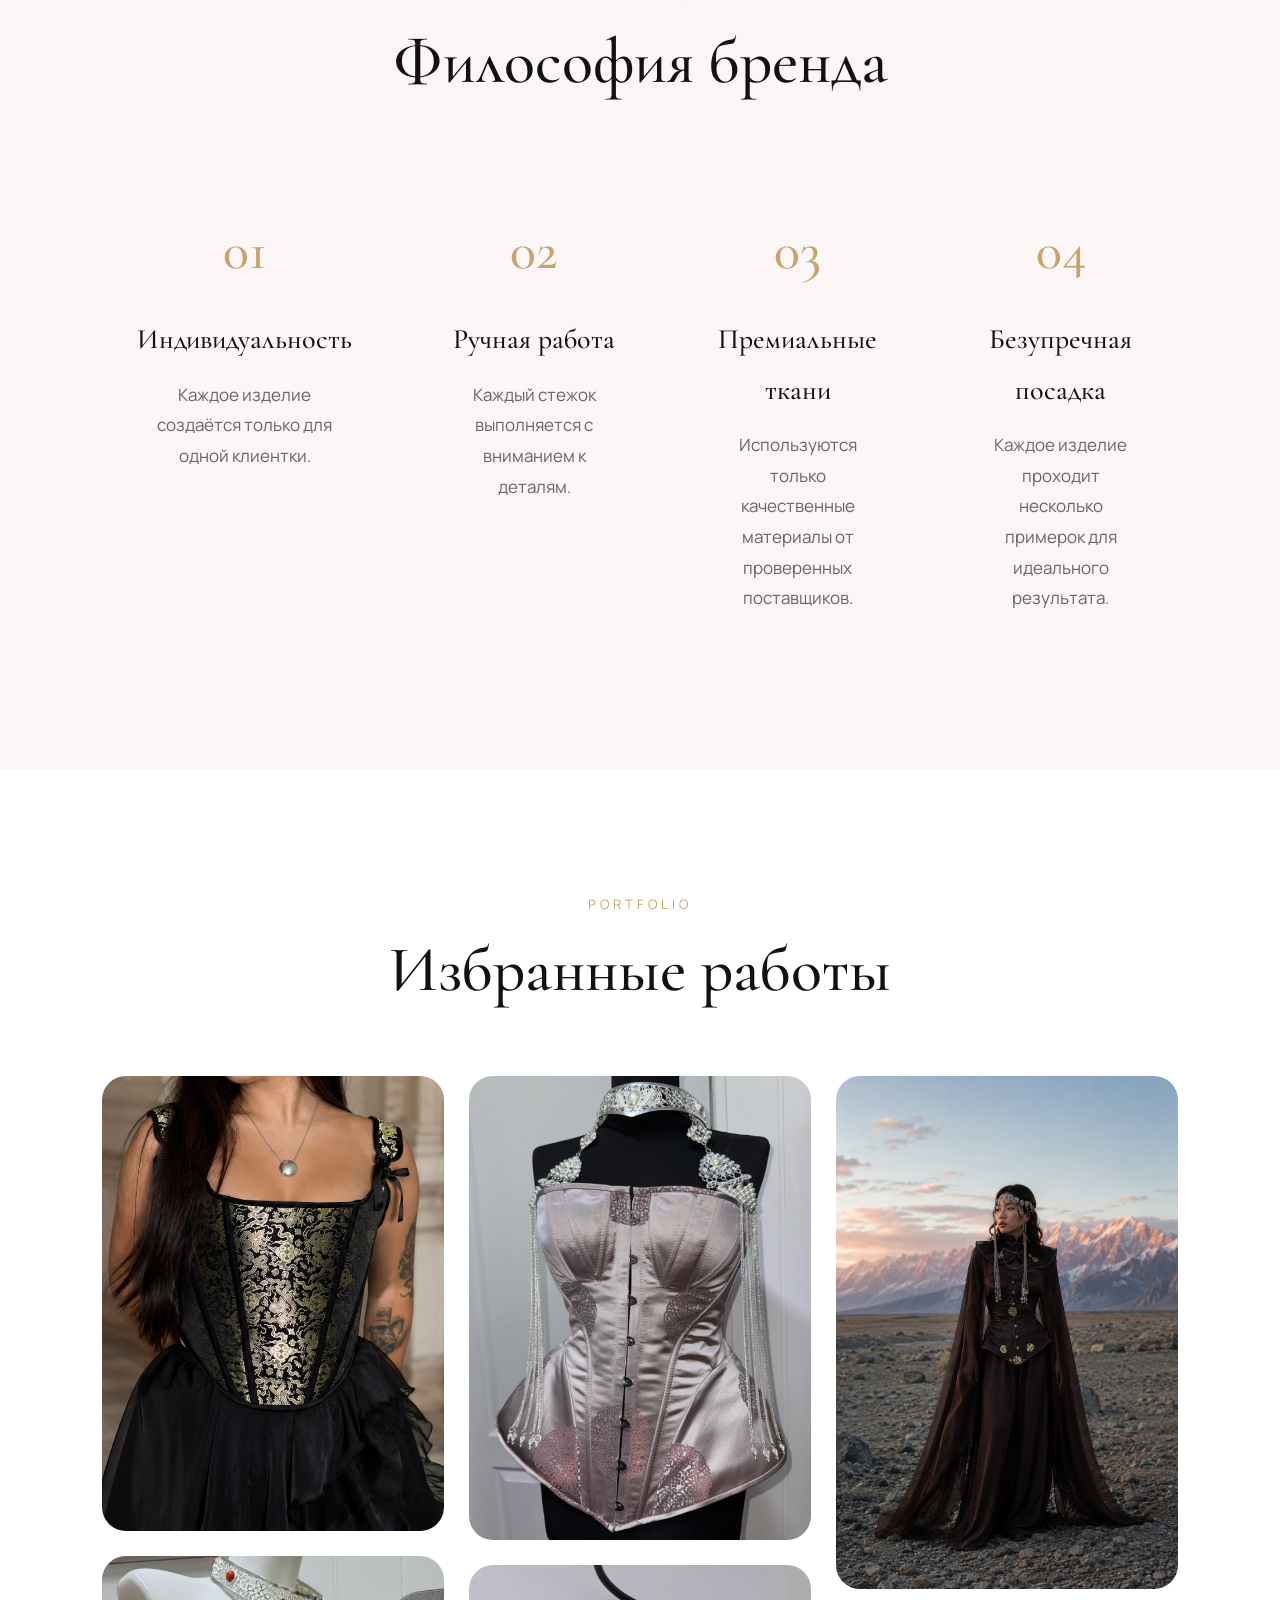
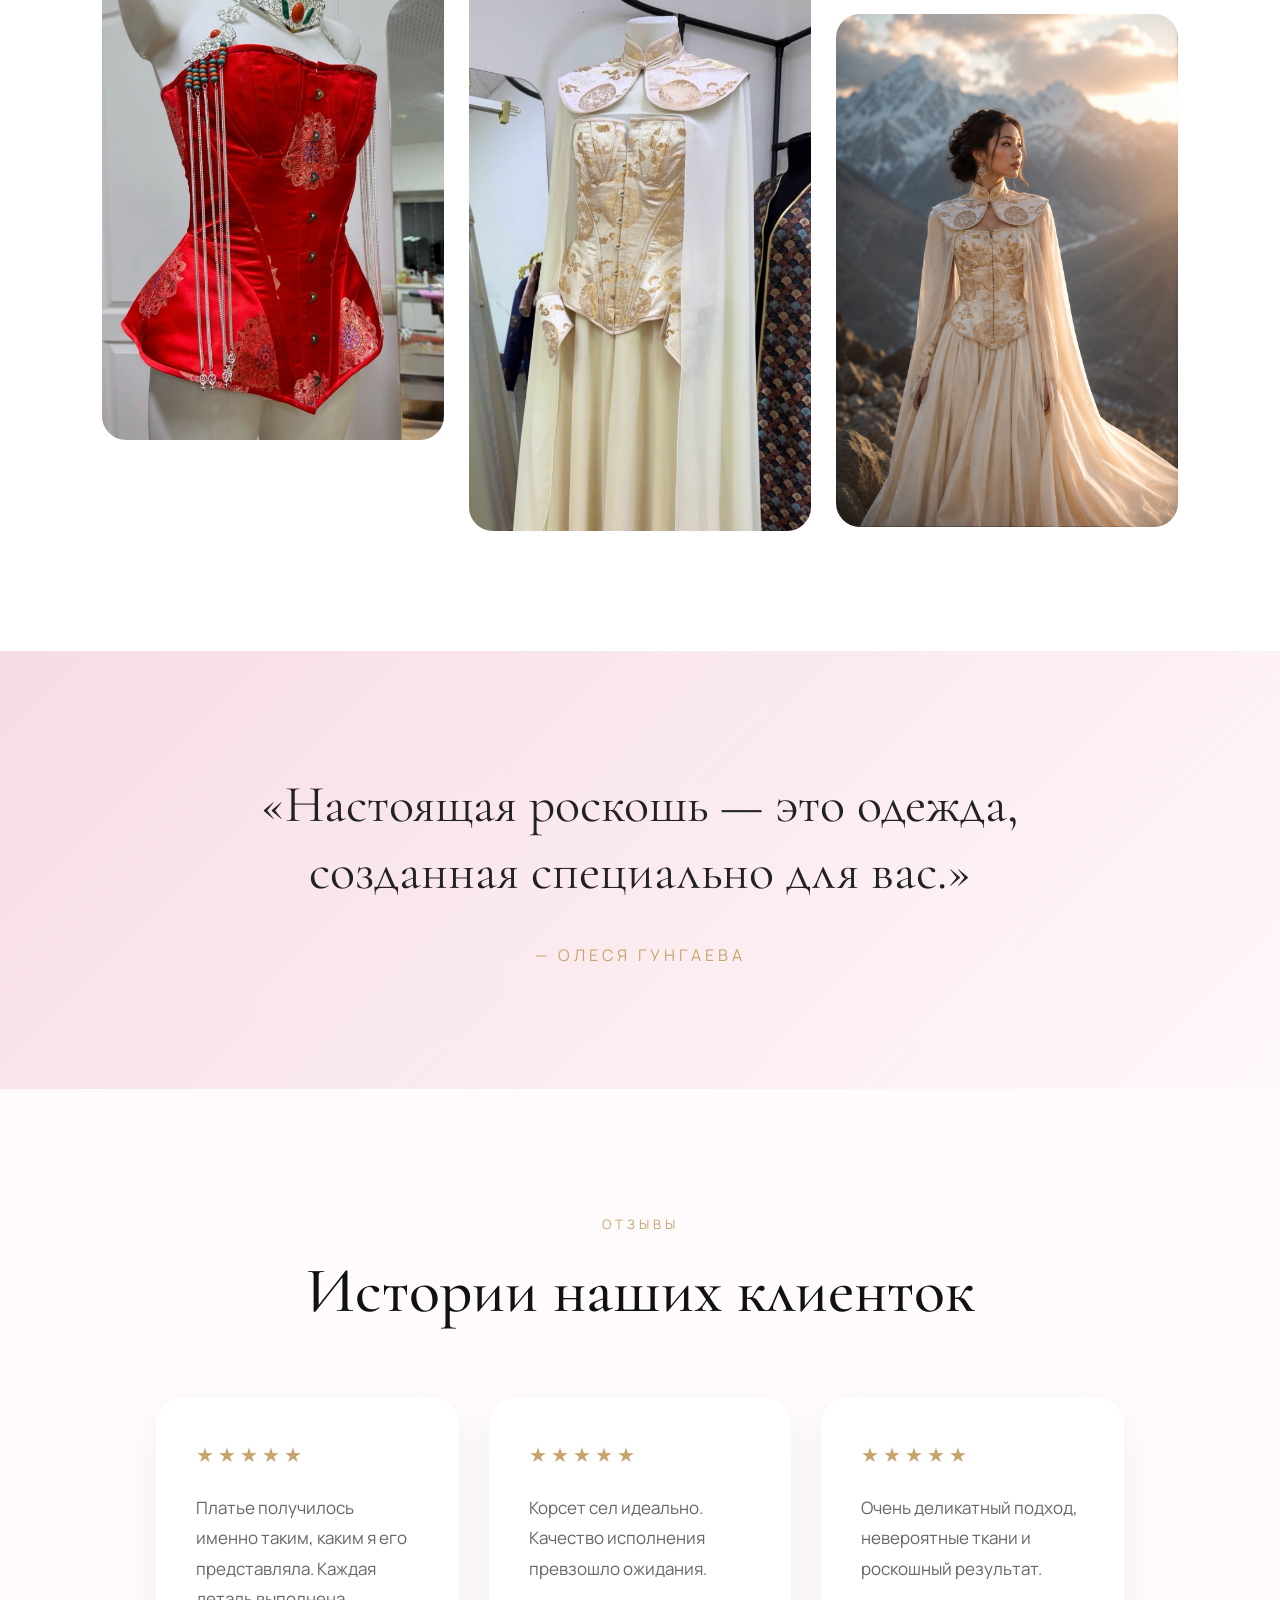
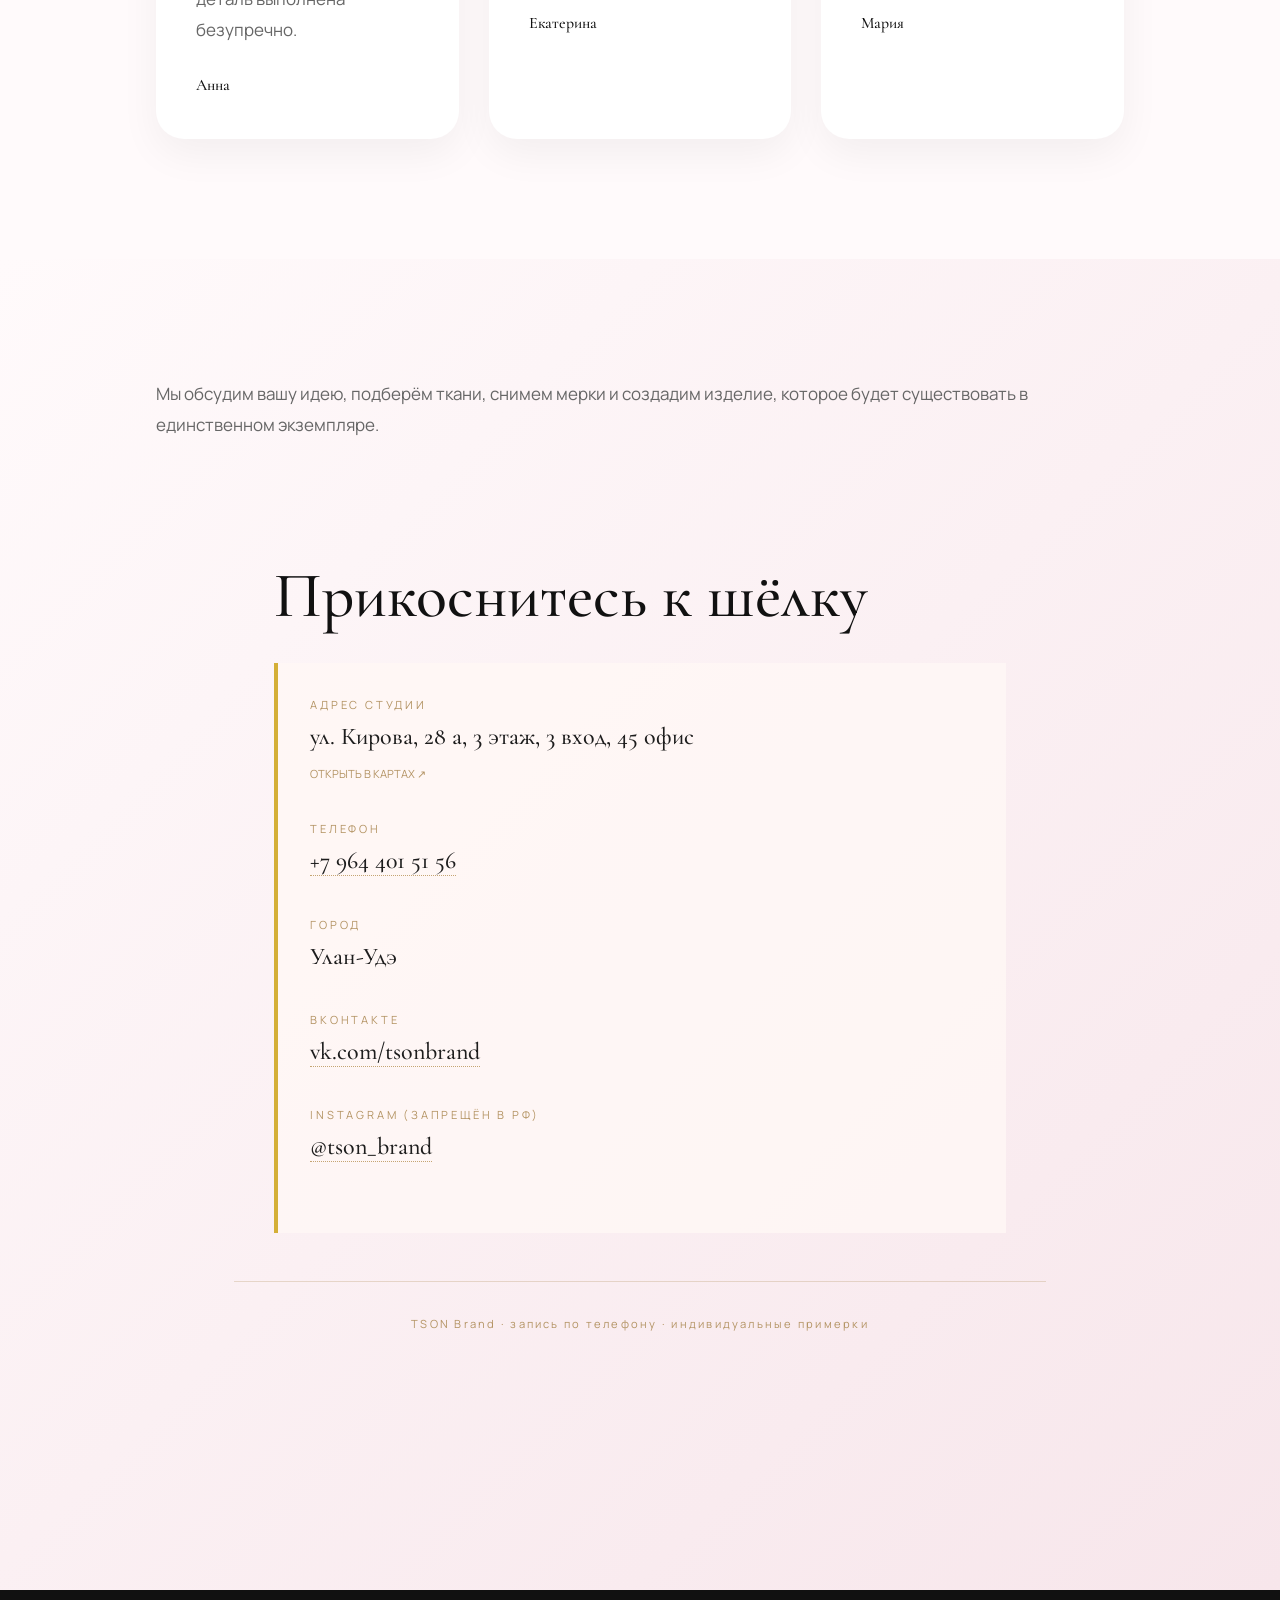
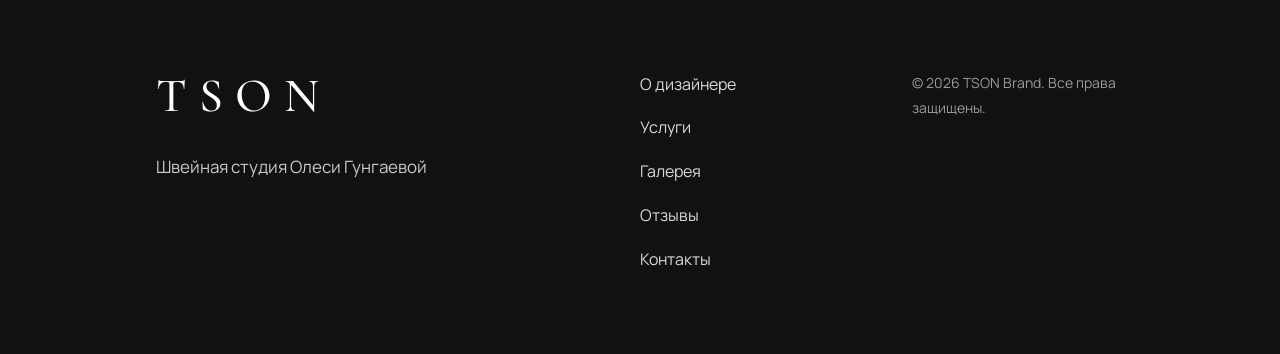
==== commit 0b416fc3: "Add files via upload все заново" ====
--- a/index.html
+++ b/index.html
@@ -249,11 +249,15 @@
 <!-- ========================= -->
 
 <section class="advantages">
-  <div class="container">
+
     <div class="section-header">
-      <span>ПОЧЕМУ TSON</span>
-      <h2>Философия бренда</h2>
-    </div>
+
+        <span>ПОЧЕМУ TSON</span>
+
+        <h2>Философия бренда</h2>
+
+    </div>
+
     <div class="advantages-grid">
 
         <div class="advantage">
@@ -541,4 +545,4 @@
 
 </body>
 
-</html>
+</html>
--- a/style.css
+++ b/style.css
@@ -18,7 +18,6 @@
 
 html{
     scroll-behavior:smooth;
-    overflow-x: hidden;
 }
 
 body{
@@ -1135,8 +1134,7 @@
 .advantages-grid{
 
 grid-template-columns:repeat(2,1fr);
-gap: 20px;
-  }   
+
 }
 
 .reviews-grid{
@@ -1214,23 +1212,6 @@
   .contact-value {
     font-size: 1.2rem;
   }
-    /* ===== НОВЫЕ ПРАВИЛА ДЛЯ "ФИЛОСОФИЯ БРЕНДА" ===== */
-    .advantages-grid {
-        grid-template-columns: 1fr !important;
-        gap: 15px !important;
-    }
-    .advantage {
-        padding: 20px !important;
-    }
-    .advantage h3 {
-        font-size: 36px !important;
-    }
-    .advantage h4 {
-        font-size: 22px !important;
-    }
-    .advantage p {
-        font-size: 15px !important;
-    }
 }
 
 @media (max-width: 480px) {
@@ -1285,4 +1266,4 @@
 
 }
 
-}
+}
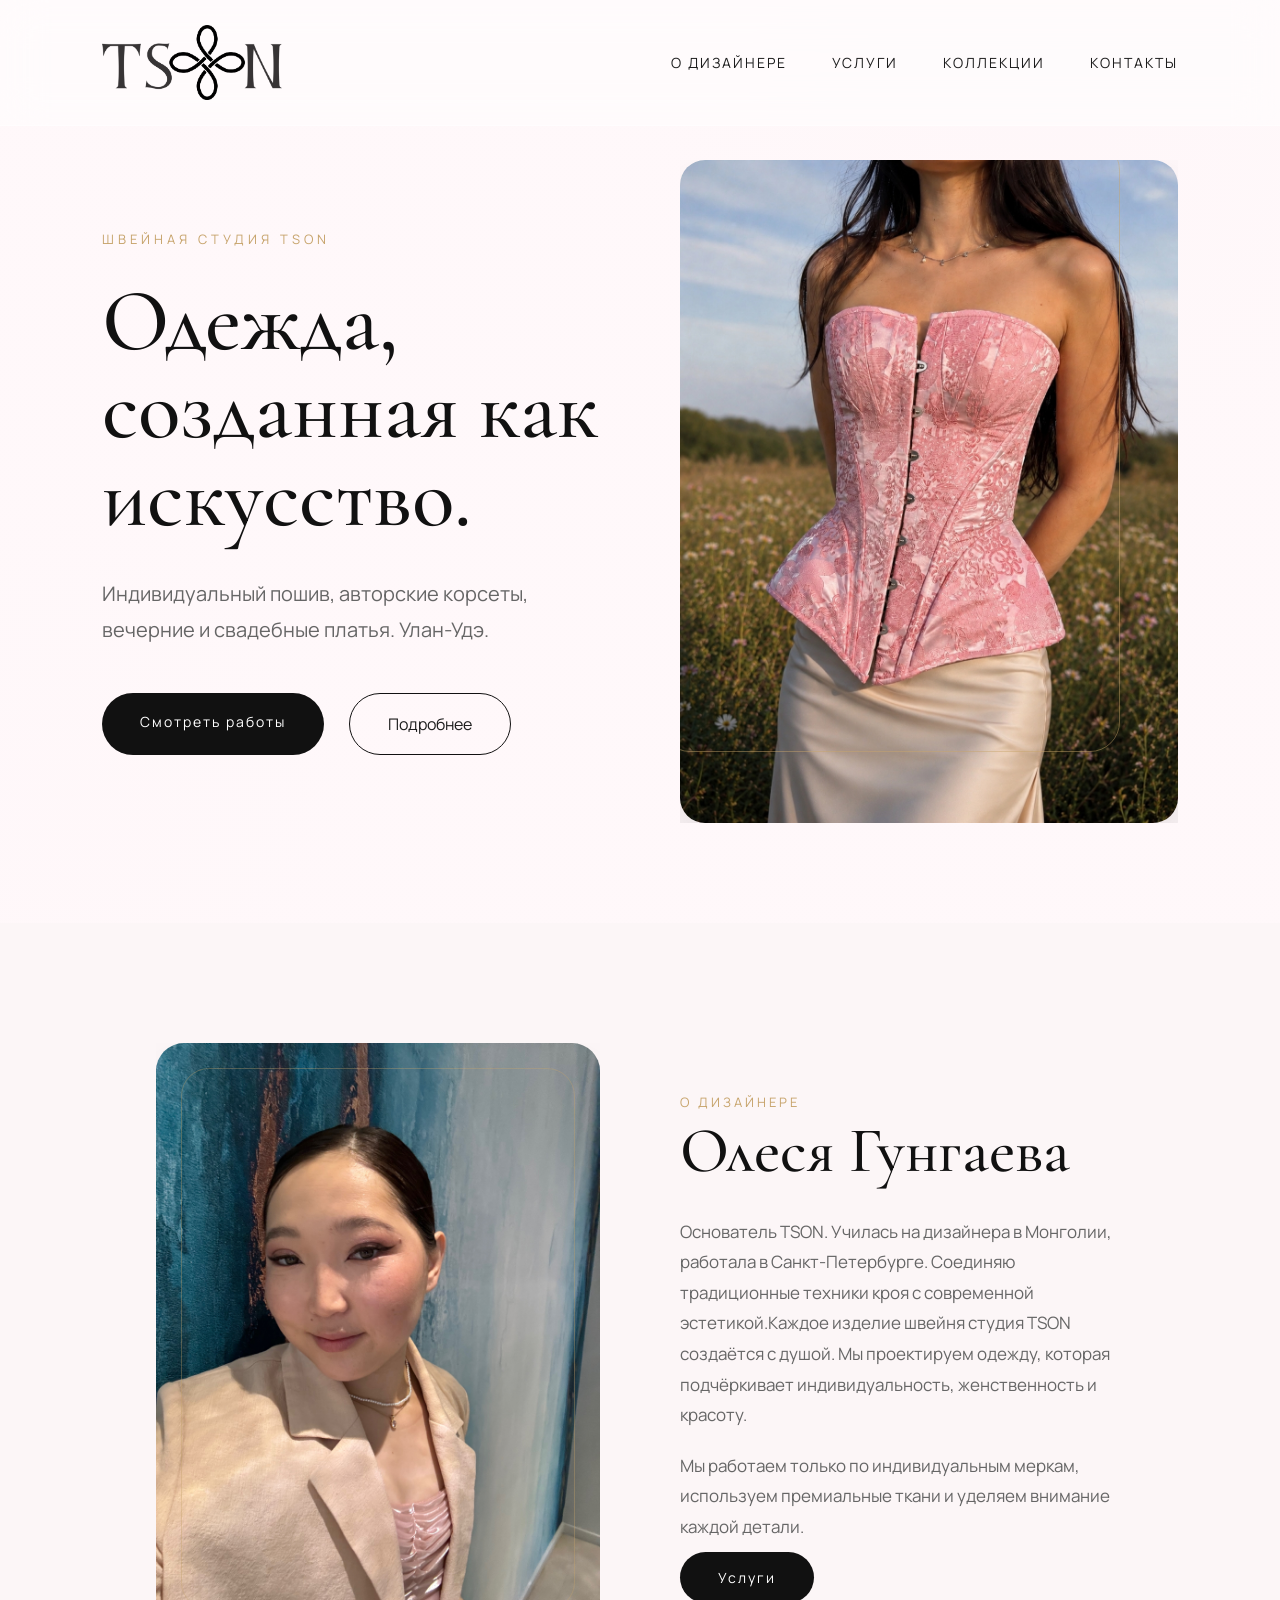
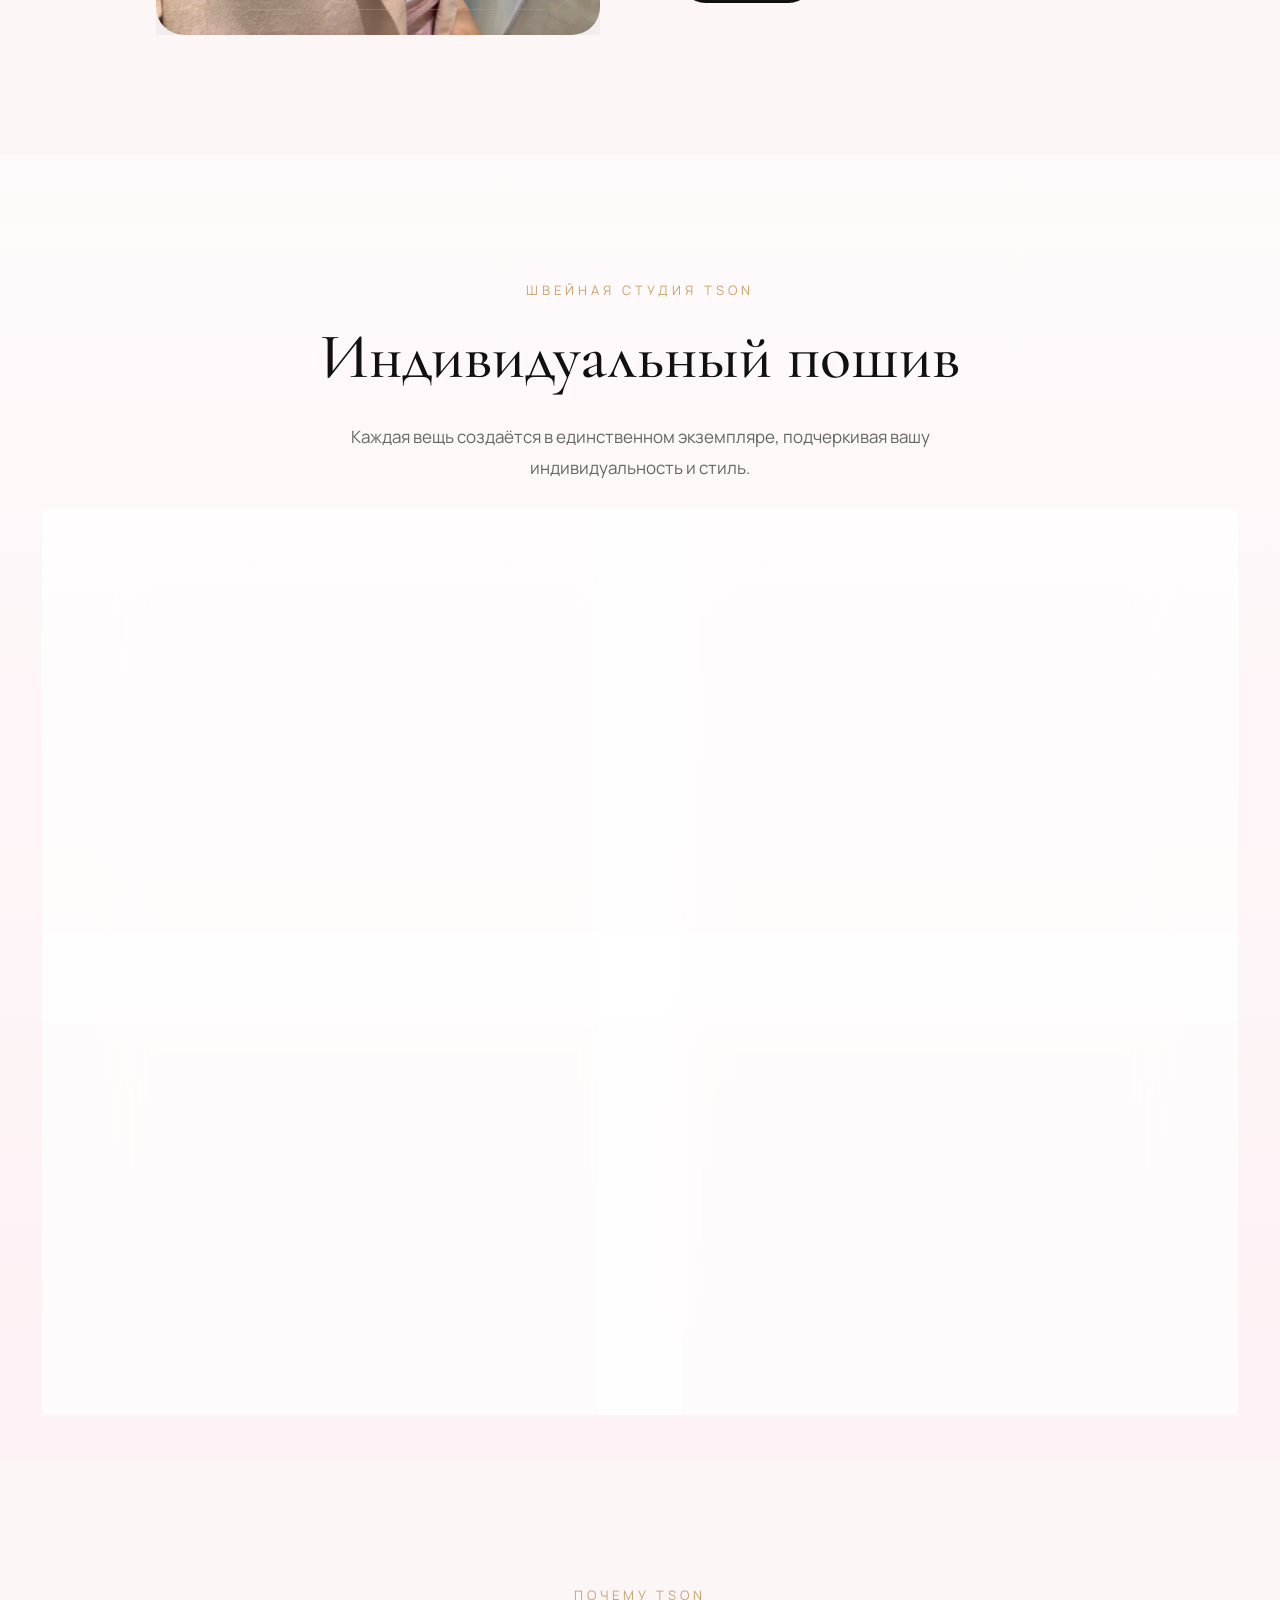
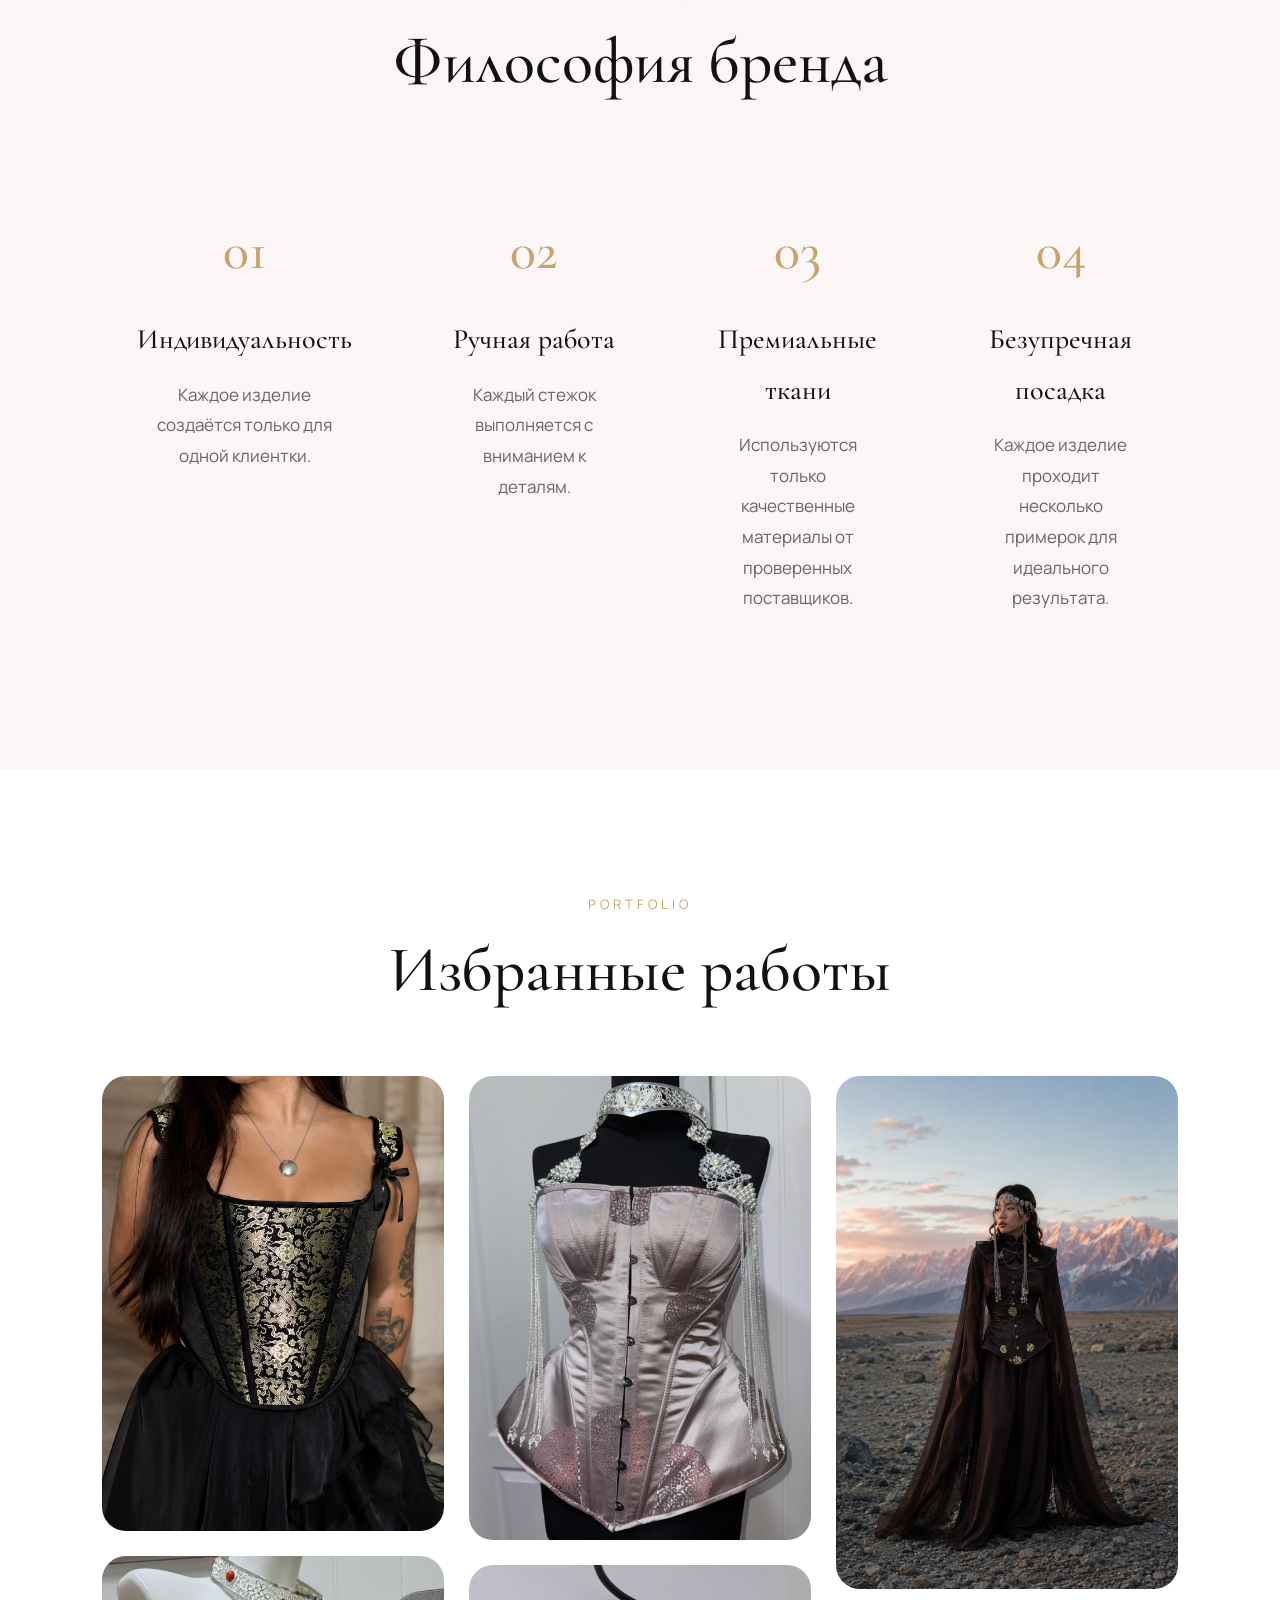
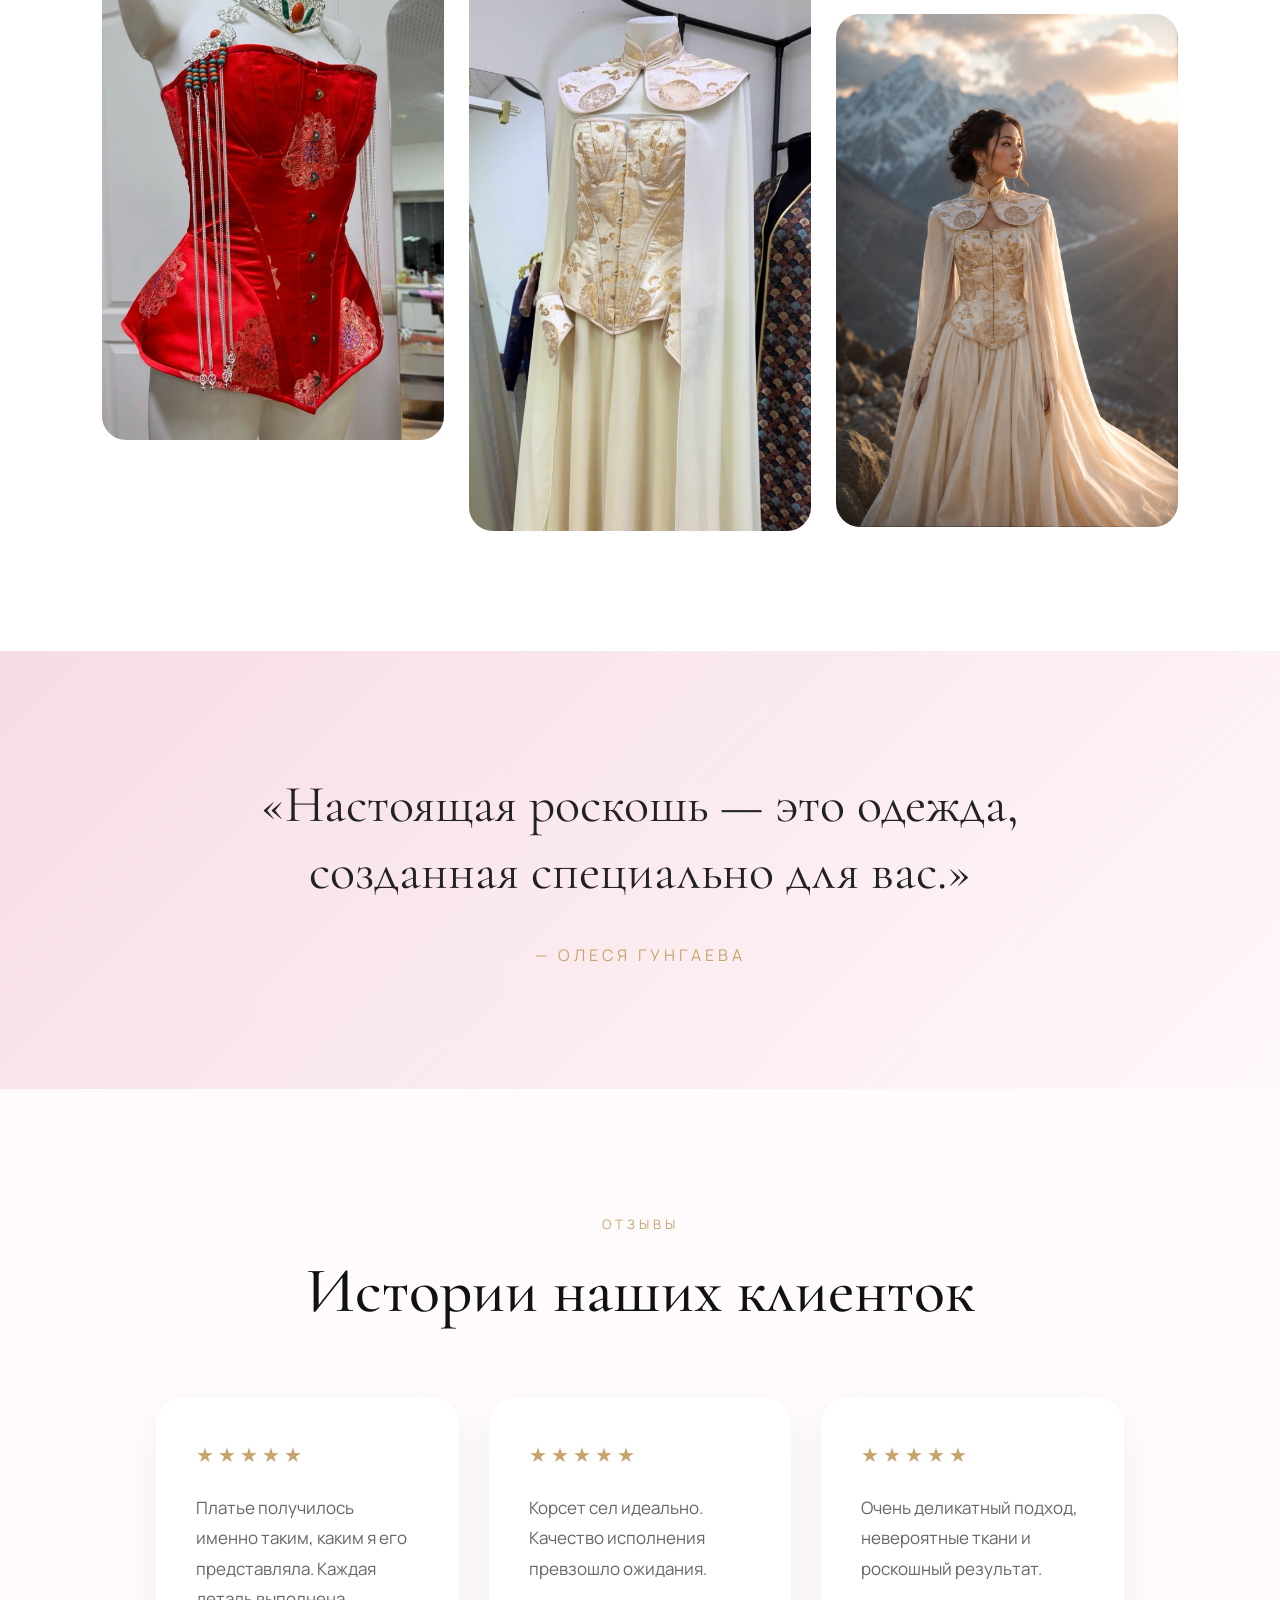
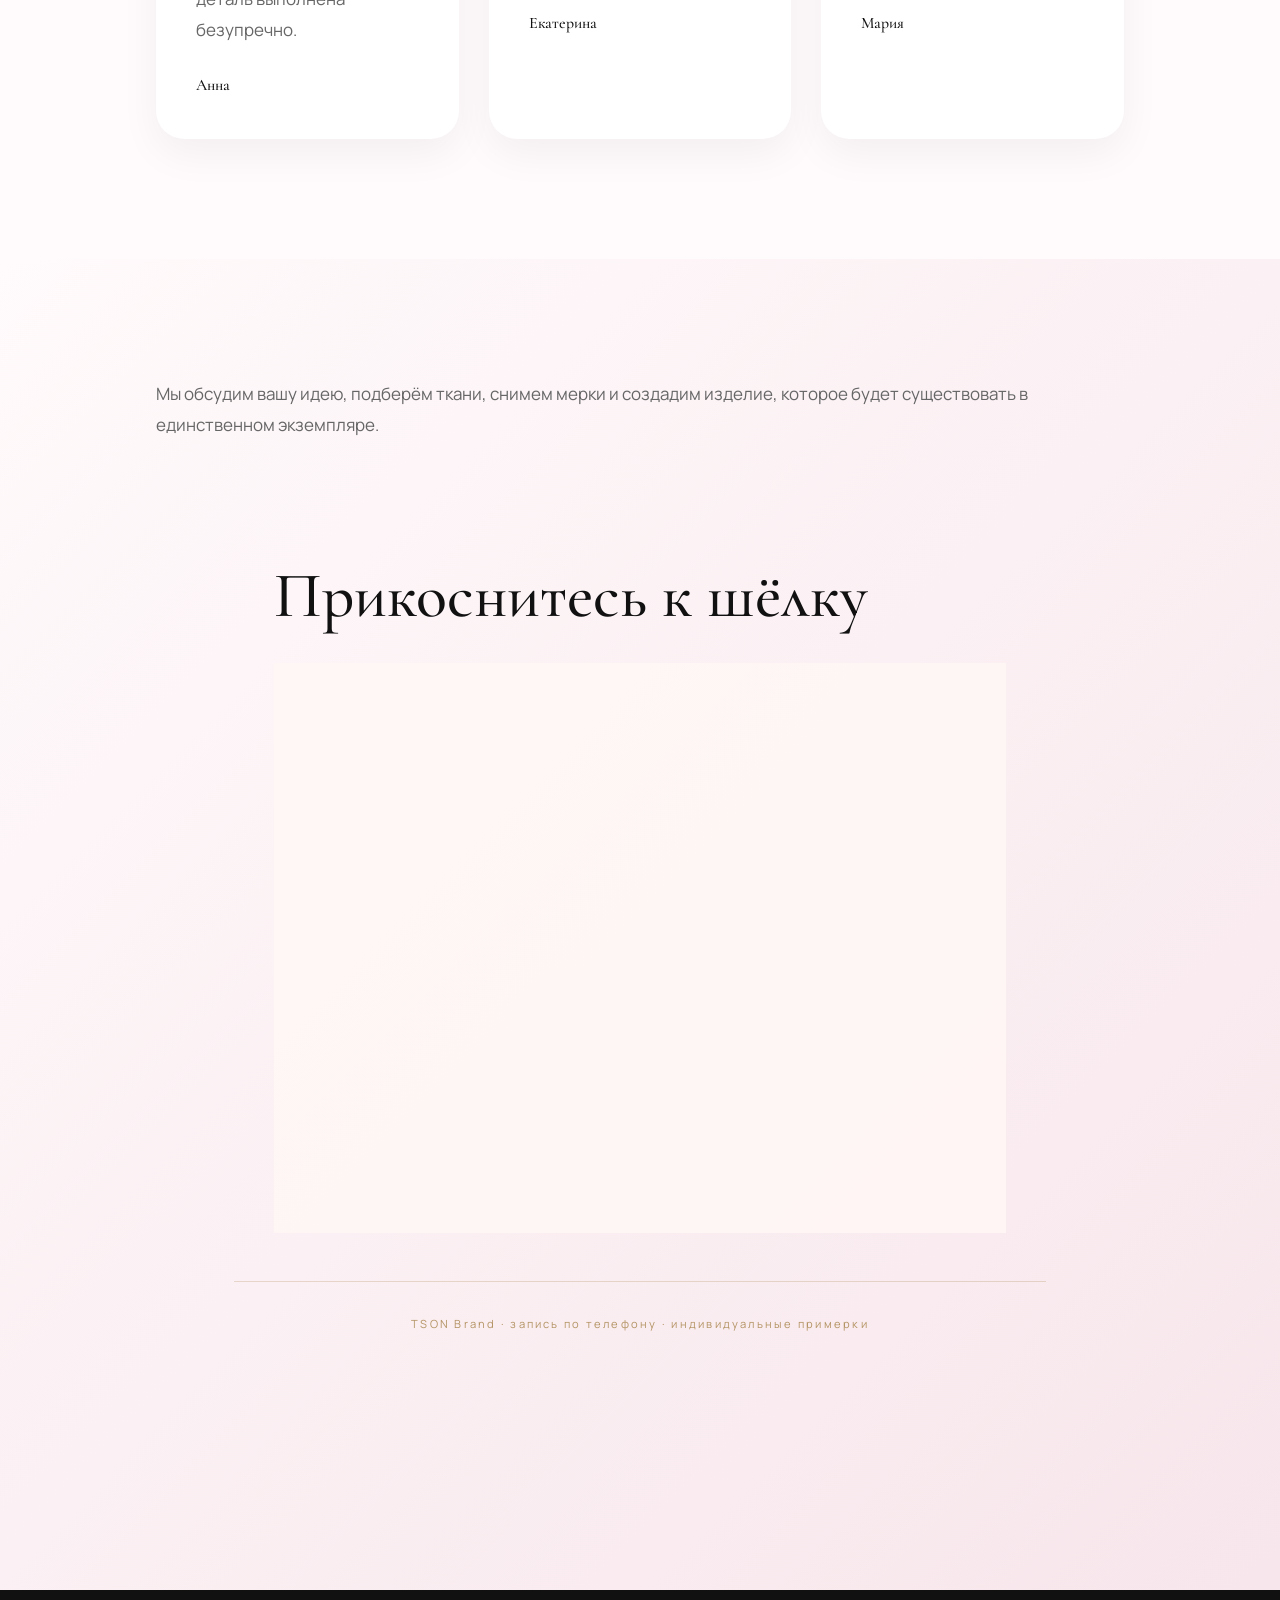
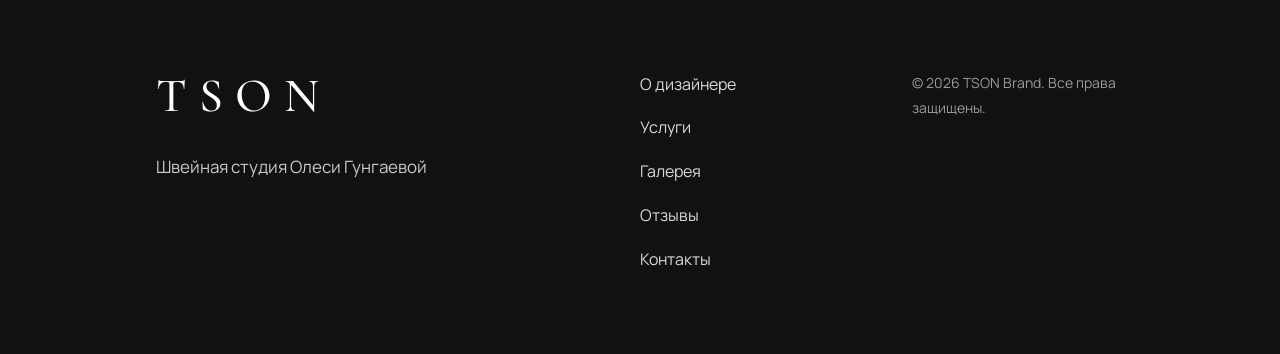
==== commit 8b4b3971: "Update index.html Гугл" ====
--- a/index.html
+++ b/index.html
@@ -15,7 +15,8 @@
 <link rel="preconnect" href="https://fonts.gstatic.com" crossorigin>
 
 <link href="https://fonts.googleapis.com/css2?family=Cormorant+Garamond:wght@300;400;500;600;700&family=Manrope:wght@300;400;600&display=swap" rel="stylesheet">
-
+<meta name="yandex-verification" content="25d53b91e9ef892d" />  
+<meta name="google-site-verification" content="1bDiXnjBvgl4Oo78SOllfU9dfBhGBio5fmwZsbd7dD8" />    
 <link rel="stylesheet" href="style.css">
 
 </head>
@@ -545,4 +546,4 @@
 
 </body>
 
-</html>+</html>
